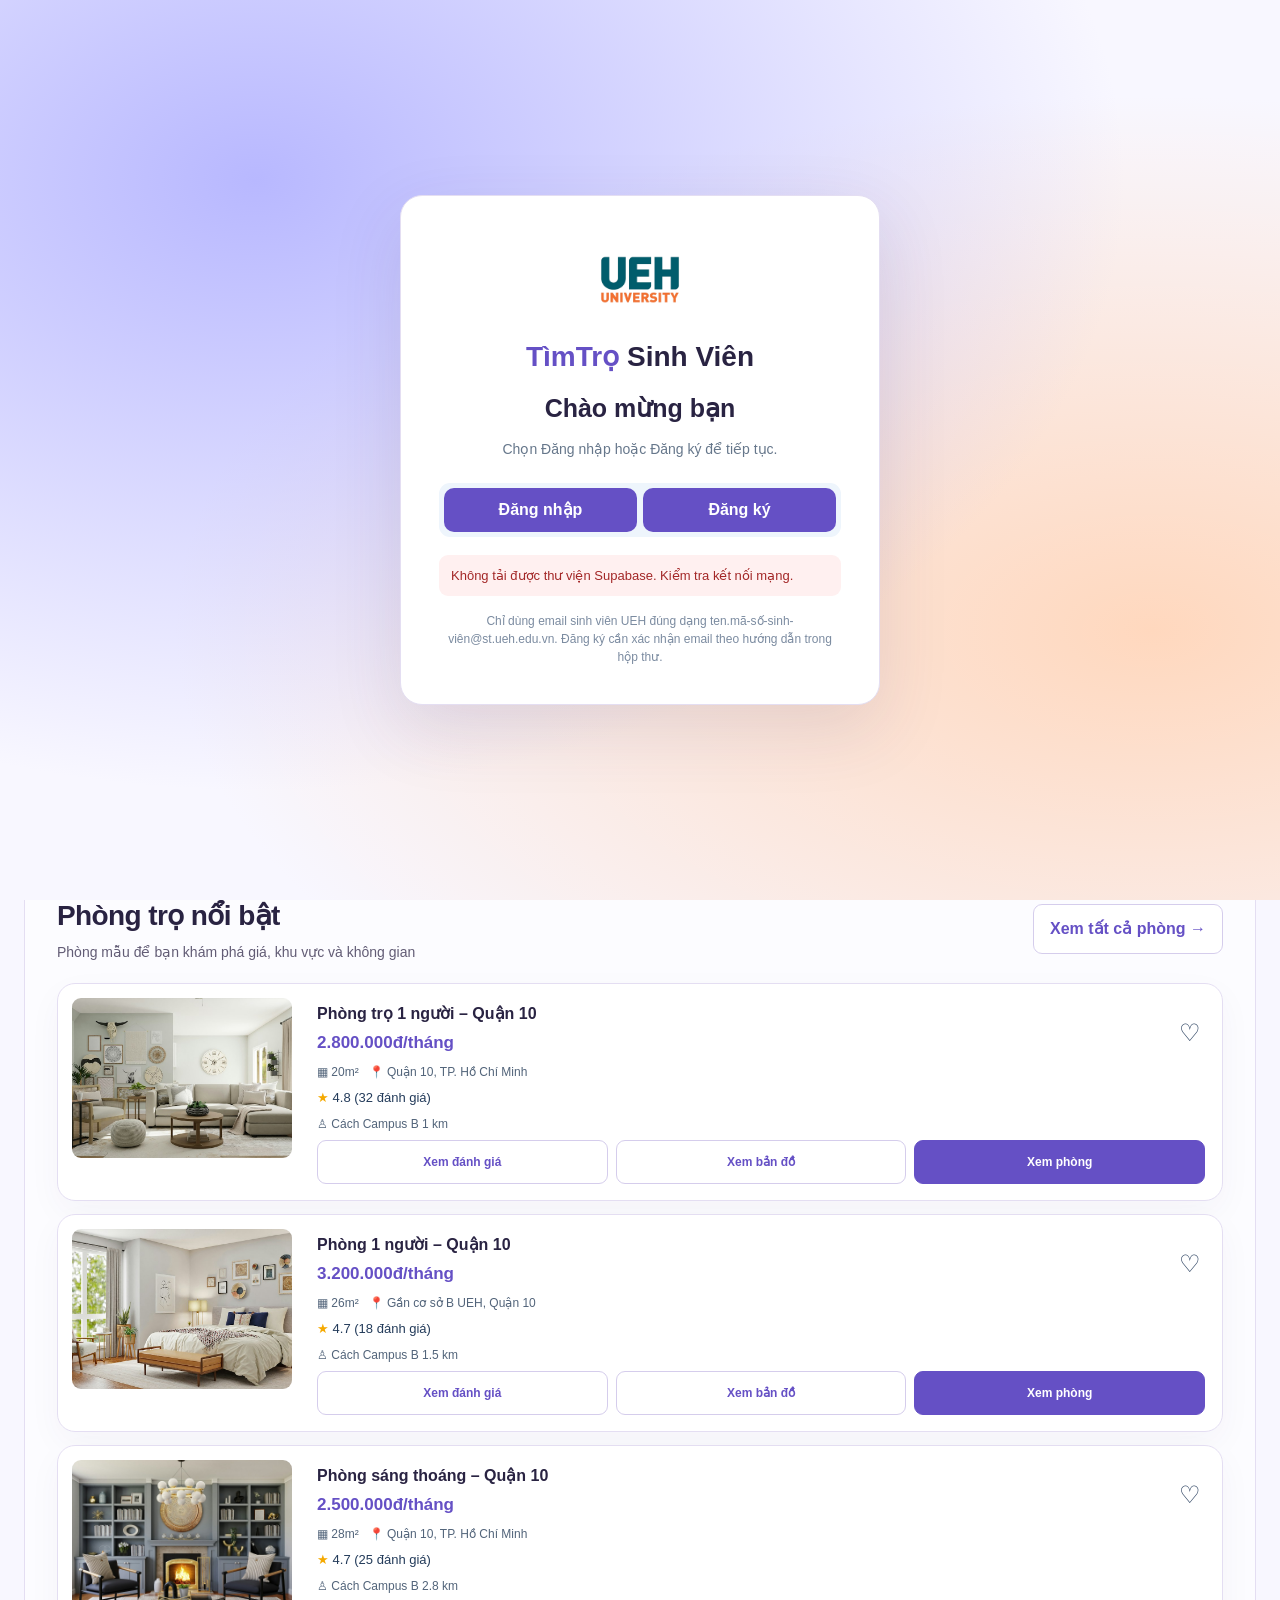
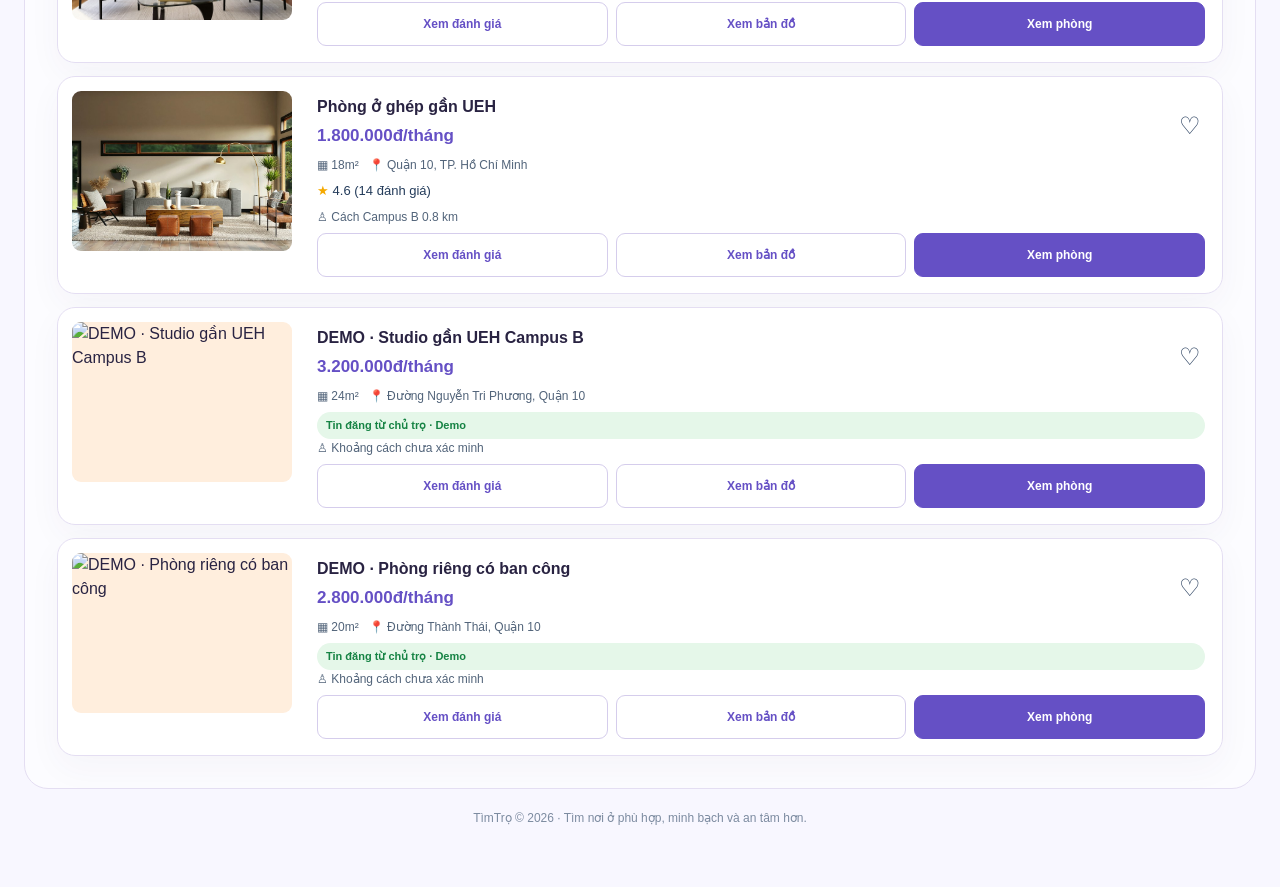
==== index.html @ a9573df6 "Defer OTP and fix roommate privacy and chat state" ====
<!DOCTYPE html>
<html lang="vi">
<head>
<meta charset="UTF-8" />
<meta name="viewport" content="width=device-width, initial-scale=1.0" />
<title>TìmTrọ — Tìm phòng trọ an toàn</title>
<style>
:root{--blue:#0878ed;--blue2:#0757b8;--navy:#10284b;--pale:#eef6ff;--line:#d9e8f5;--green:#168344;--greenbg:#e5f7e9;--muted:#68768a;--shadow:0 10px 30px #183e6510}
*{box-sizing:border-box}body{margin:0;font-family:Inter,"Segoe UI",Arial,sans-serif;color:#172b4d;background:linear-gradient(130deg,#f4f8ff,#fff 52%,#eef5ff);min-height:100vh}button,input,select,textarea{font:inherit}button{cursor:pointer;transition:.18s}button:hover{transform:translateY(-1px);filter:brightness(.98)}.shell{max-width:1220px;margin:auto;padding:14px 20px 32px}.topbar{height:64px;background:#fff;border:1px solid var(--line);border-radius:18px 18px 0 0;display:flex;align-items:center;justify-content:space-between;padding:0 25px;box-shadow:var(--shadow);position:sticky;top:0;z-index:20}.brand{display:flex;align-items:center;gap:12px;font-size:24px;font-weight:800;color:var(--navy);white-space:nowrap}.brandmark{width:34px;height:34px;display:grid;place-items:center;color:var(--blue);font-size:32px}.nav{display:flex;align-items:center;gap:clamp(12px,3vw,42px)}.nav button{border:0;background:none;color:#263b5a;padding:10px 0;font-size:14px}.nav button.active{color:var(--blue);font-weight:700}.avatar{border:0;background:#eaf4ff;border-radius:50%;width:38px;height:38px;color:#234a76;font-size:20px}.page{background:#ffffffb8;border:1px solid var(--line);border-top:0;border-radius:0 0 18px 18px;min-height:650px;overflow:hidden}.hero{min-height:245px;background:linear-gradient(90deg,#0759b7f5 0%,#0879eddb 48%,#163f6b55 100%),url('https://images.unsplash.com/photo-1616486338812-3dadae4b4ace?auto=format&fit=crop&w=1600&q=85') center/cover;display:flex;align-items:center;padding:38px 5%;color:#fff;position:relative}.hero-copy{max-width:560px;position:relative;z-index:1}.hero h1{font-size:clamp(30px,4vw,44px);line-height:1.12;margin:0 0 18px;font-weight:800;letter-spacing:-.8px}.hero p{font-size:16px;line-height:1.6;max-width:480px;margin:0 0 22px;color:#eaf5ff}.trust-row{display:flex;flex-wrap:wrap;gap:20px;font-size:14px;font-weight:700}.trust-row span{display:flex;gap:8px;align-items:center}.trust-row b{font-size:20px}.search-card{position:relative;margin:-48px auto 28px;width:min(760px,92%);background:#fff;border:1px solid #d6e6f5;border-radius:14px;padding:22px;box-shadow:0 16px 42px #123d6718;z-index:2}.field-label{display:block;font-size:13px;font-weight:750;color:#314866;margin:0 0 8px}.room-types{display:grid;grid-template-columns:1fr 1fr;gap:10px;margin-bottom:18px}.type-option{border:1px solid #d6e4f2;border-radius:10px;padding:12px;text-align:center;background:#f9fbfe;color:#334b68;font-weight:650}.type-option.selected{background:#e8f4ff;border-color:#1684f8;color:#0868cf;box-shadow:inset 0 0 0 1px #1684f8}.fields{display:grid;grid-template-columns:1fr 1fr;gap:15px;margin-bottom:15px}.fields.three{grid-template-columns:1fr 1fr 1fr}.field select,.field input{width:100%;border:1px solid #d4e1ee;border-radius:9px;padding:12px 11px;background:#fff;color:#243b5b;outline:none}.field select:focus,.field input:focus,textarea:focus{border-color:var(--blue);box-shadow:0 0 0 3px #0878ed17}.primary,.secondary,.lightbtn{border-radius:9px;padding:12px 16px;font-weight:750;border:1px solid var(--blue)}.primary{background:linear-gradient(110deg,#0878ed,#0765d1);color:white;box-shadow:0 4px 10px #0878ed24}.secondary{background:#fff;color:#0872dc}.lightbtn{background:#eff7ff;color:#1269bf;border-color:#d6e8fa}.full{width:100%}.content{padding:26px 30px 34px}.section-head{display:flex;align-items:flex-end;justify-content:space-between;gap:12px;margin-bottom:20px}.section-head h2{margin:0 0 5px;font-size:24px;color:var(--navy)}.muted{color:var(--muted);font-size:14px}.result-layout{display:grid;grid-template-columns:250px 1fr;gap:22px}.panel,.room-card,.review-panel,.detail-panel,.verification-card{background:#fff;border:1px solid var(--line);border-radius:13px;box-shadow:var(--shadow)}.panel{padding:18px;height:max-content}.panel h3{font-size:16px;margin:0 0 17px}.filter-line{font-size:13px;line-height:1.6;margin:0 0 14px;color:#455771}.filter-line strong{color:#243b5b}.room-list{display:flex;flex-direction:column;gap:13px}.room-card{display:grid;grid-template-columns:220px 1fr;gap:17px;padding:10px;cursor:pointer}.room-card:hover{border-color:#8cc6ff;box-shadow:0 10px 28px #0878ed13}.room-image{width:100%;height:160px;object-fit:cover;border-radius:9px;background:#e7eef7}.room-info{min-width:0;padding:4px 3px 2px;display:flex;flex-direction:column}.room-title-row{display:flex;justify-content:space-between;gap:10px}.room-title{font-weight:800;color:#183354;margin:0 0 4px;font-size:16px}.price{color:#0878ed;font-weight:800;font-size:17px;margin:0 0 8px}.verified-pill{display:inline-flex;align-items:center;gap:5px;background:var(--greenbg);color:var(--green);border-radius:20px;padding:5px 9px;font-size:11px;font-weight:800;white-space:nowrap;height:max-content}.meta{display:flex;flex-wrap:wrap;gap:10px;color:#52647a;font-size:12px;margin-bottom:7px}.rating{font-size:13px;color:#233b5a;margin-bottom:7px}.star{color:#f5a900}.room-actions{display:flex;gap:8px;margin-top:auto}.room-actions button{padding:8px 10px;font-size:12px;flex:1}.heart{background:none;border:0;font-size:24px;color:#243b5b;padding:0 4px}.heart.saved{color:#e34867}.back{border:0;background:none;color:#2a4667;font-weight:700;margin-bottom:16px;padding:0}.detail-grid{display:grid;grid-template-columns:1.2fr .8fr;gap:20px}.gallery-main{width:100%;height:330px;object-fit:cover;border-radius:12px}.thumbs{display:grid;grid-template-columns:repeat(4,1fr);gap:7px;margin:10px 0}.thumbs img{width:100%;height:72px;object-fit:cover;border-radius:7px;cursor:pointer;border:2px solid transparent}.thumbs img:hover{border-color:var(--blue)}.amenities{padding:18px;background:#fff;border:1px solid var(--line);border-radius:12px}.amenity-grid{display:grid;grid-template-columns:repeat(3,1fr);gap:15px;margin-top:14px;font-size:13px}.cost-card{background:#eff8ff;border:1px solid #cfe8fb;border-radius:12px;padding:18px;margin:14px 0}.cost-total{font-size:26px;font-weight:850;margin:7px 0 12px}.cost-row{display:flex;justify-content:space-between;gap:12px;font-size:13px;margin:11px 0}.verify-box{background:#e9f9ef;border:1px solid #c9eed5;border-radius:12px;padding:15px;margin:12px 0}.verify-box h3{color:#168344;margin:0 0 8px}.checkline{font-size:13px;margin:7px 0;color:#2d6241}.detail-actions{display:flex;gap:10px;margin-top:12px}.detail-actions>*{flex:1}.verify-banner{background:linear-gradient(100deg,#e7f9eb,#f7fff8);border-bottom:1px solid #d8efde;padding:24px 30px;display:flex;gap:18px;align-items:center}.shield{font-size:42px;color:#14823e}.verify-banner h2{color:#126d31;margin:0 0 5px;font-size:22px}.verify-list{padding:22px 30px;display:flex;flex-direction:column;gap:12px}.verify-step{background:white;border:1px solid var(--line);border-radius:12px;padding:18px;display:grid;grid-template-columns:55px 1fr auto;gap:14px;align-items:center}.step-icon{width:48px;height:48px;background:#168344;color:white;border-radius:50%;display:grid;place-items:center;font-size:23px}.verify-step h3{margin:0 0 7px;font-size:16px}.verify-step p{margin:5px 0;font-size:13px;color:#53647a}.reviews-grid{display:grid;grid-template-columns:1fr 300px;gap:20px}.review-panel{padding:20px}.rating-big{font-size:34px;font-weight:850}.review-tabs{display:flex;gap:8px;flex-wrap:wrap;margin:16px 0}.review-tabs button{border:1px solid var(--line);border-radius:9px;background:#eff7ff;padding:9px 14px;font-weight:650}.review-tabs button.active{border-color:var(--blue);color:var(--blue)}.review{display:grid;grid-template-columns:42px 1fr;gap:12px;padding:15px 0;border-bottom:1px solid #e5edf5}.review-avatar{width:40px;height:40px;border-radius:50%;display:grid;place-items:center;background:#e6f2ff;color:#1767b7;font-weight:800}.review h4{margin:0 0 4px}.review p{margin:6px 0;color:#53647a;font-size:14px;line-height:1.5}.checklist{background:#f0f8ff;padding:20px;border-radius:12px;border:1px solid var(--line);height:max-content}.checklist h3{margin:0 0 6px}.checkitem{padding:12px 0;border-bottom:1px solid #dce9f5;font-size:14px}.checkitem span{color:#0aad4b;font-size:19px;margin-right:9px}.contact-card{padding:22px}.landlord{display:flex;gap:16px;align-items:center;margin-bottom:18px}.landlord-avatar{width:82px;height:82px;border-radius:50%;object-fit:cover;background:#e4effb}.landlord h2{margin:0 0 6px}.verified-text{color:var(--green);font-weight:750}.contact-methods{display:grid;grid-template-columns:1fr 1fr;gap:10px;margin:15px 0 24px}.contact-card textarea{width:100%;min-height:115px;resize:vertical;padding:14px;border:1px solid #d1deeb;border-radius:10px;margin:8px 0 12px}.toast{position:fixed;right:22px;bottom:22px;background:#16385e;color:white;padding:14px 18px;border-radius:10px;box-shadow:0 12px 30px #10284b35;z-index:50;display:none}.empty{padding:50px 20px;text-align:center;color:var(--muted)}.hidden{display:none!important}.small-label{font-size:12px;color:var(--muted)}footer{text-align:center;color:#7c8ba0;font-size:12px;padding:20px}
@media(max-width:850px){.shell{padding:0}.topbar{border-radius:0;padding:0 14px;height:60px}.brand{font-size:20px}.nav{gap:10px}.nav button{font-size:12px}.nav button:nth-child(1),.nav button:nth-child(4){display:none}.page{border-radius:0}.result-layout,.detail-grid,.reviews-grid{grid-template-columns:1fr}.filter-panel{order:0}.room-card{grid-template-columns:170px 1fr}.room-image{height:150px}.content{padding:20px 14px}.hero{padding:30px 22px;min-height:230px}.search-card{margin-top:-30px;padding:16px}.verify-step{grid-template-columns:45px 1fr}.verify-step .secondary{grid-column:2}.verify-list{padding:16px}.verify-banner{padding:20px}.detail-actions{flex-direction:column}}
@media(max-width:560px){.nav button:nth-child(2),.nav button:nth-child(3){display:none}.hero h1{font-size:31px}.fields,.fields.three{grid-template-columns:1fr}.room-card{grid-template-columns:1fr}.room-image{height:190px}.room-actions{flex-wrap:wrap}.room-actions button{min-width:28%}.room-title-row{align-items:flex-start}.verified-pill{font-size:10px}.gallery-main{height:250px}.amenity-grid{grid-template-columns:1fr 1fr}.contact-methods{grid-template-columns:1fr}.section-head{align-items:flex-start;flex-direction:column}}

.role-gate{position:fixed;inset:0;z-index:1000;background:linear-gradient(135deg,#0759b7 0%,#0878ed 55%,#163f6b 100%);display:flex;align-items:center;justify-content:center;padding:22px;color:#173452}
.role-box{width:min(900px,100%);background:#fff;border-radius:24px;padding:clamp(24px,5vw,48px);box-shadow:0 25px 80px #042d5a55;text-align:center}
.role-brand{display:flex;justify-content:center;align-items:center;gap:10px;color:#10284b;font-weight:850;font-size:30px;margin-bottom:12px}.role-brand span{color:#0878ed;font-size:35px}
.role-box h1{font-size:clamp(25px,4vw,36px);margin:12px 0;color:#10284b}.role-intro{color:#66778b;line-height:1.6;max-width:570px;margin:0 auto 28px}
.role-options{display:grid;grid-template-columns:1fr 1fr;gap:18px;text-align:left}.role-choice{border:1.5px solid #d9e8f5;background:#f9fcff;border-radius:17px;padding:24px;display:flex;flex-direction:column;gap:12px;align-items:flex-start;color:#203c5e;cursor:pointer}.role-choice:hover{border-color:#0878ed;background:#f0f7ff;transform:translateY(-3px);box-shadow:0 12px 28px #0878ed18}.role-icon{height:58px;width:58px;border-radius:16px;background:#e2f1ff;display:grid;place-items:center;font-size:30px}.role-choice h2{font-size:22px;margin:0;color:#10284b}.role-choice p{font-size:14px;line-height:1.55;color:#63758a;margin:0;min-height:44px}.role-cta{margin-top:5px;color:#0878ed;font-weight:800}.role-note{font-size:12px;color:#7b8ba0;margin:22px 0 0}.role-switch{border:0;background:#e8f4ff;color:#0868cf;border-radius:8px;padding:8px 11px;font-size:12px;font-weight:800;margin-left:8px}
.auth-tabs{display:grid;grid-template-columns:1fr 1fr;gap:6px;background:#eef5fc;border-radius:11px;padding:5px;margin:0 0 18px}.auth-card .auth-tabs .auth-tab{background:transparent;color:#47617d;border:0;box-shadow:none;padding:10px}.auth-card .auth-tabs .auth-tab.active{background:#fff;color:#0872dc;box-shadow:0 2px 8px #10284b12}.auth-card input{display:block}.auth-card form label{margin-top:2px}
body.role-pending{overflow:hidden}
@media(max-width:600px){.role-options{grid-template-columns:1fr}.role-choice{padding:19px}.role-choice p{min-height:0}.role-box{padding:24px 18px}.role-brand{font-size:26px}}


.auth-gate{position:fixed;inset:0;z-index:1200;background:linear-gradient(135deg,#0759b7 0%,#0878ed 55%,#163f6b 100%);display:flex;align-items:center;justify-content:center;padding:20px;color:#173452}
.auth-card{width:min(480px,100%);background:#fff;border-radius:22px;padding:clamp(24px,5vw,38px);box-shadow:0 25px 80px #042d5a55}
.auth-brand{font-size:28px;font-weight:850;color:#10284b;text-align:center;margin-bottom:10px}.auth-brand span{color:#0878ed}
.auth-card h1{text-align:center;font-size:25px;color:#10284b;margin:12px 0}.auth-copy{text-align:center;color:#66778b;line-height:1.55;font-size:14px;margin:0 0 22px}
.auth-card .auth-back{display:block;width:auto;margin:0 auto 18px;padding:7px 0;border:0;background:transparent;color:#0872dc;box-shadow:none;font-weight:700}.auth-card label{display:block;font-size:13px;font-weight:750;margin:0 0 7px;color:#314866}.auth-card input{width:100%;border:1px solid #d4e1ee;border-radius:10px;padding:13px 12px;margin-bottom:12px}.auth-card button{width:100%;border-radius:10px;padding:13px 16px;font-weight:750;border:1px solid #0878ed;background:linear-gradient(110deg,#0878ed,#0765d1);color:white}.auth-msg{font-size:13px;line-height:1.5;margin-top:14px;padding:11px 12px;border-radius:9px;display:none;overflow-wrap:anywhere}.auth-msg.info{display:block;background:#eff7ff;color:#174e85}.auth-msg.error{display:block;background:#fff0f0;color:#a32727}.auth-msg.success{display:block;background:#e9f9ef;color:#126d31}.auth-small{text-align:center;font-size:12px;color:#7b8ba0;line-height:1.5;margin:16px 0 0}.auth-user{font-size:12px;color:#5c6f85;max-width:230px;overflow-wrap:anywhere}

/* Roommate finder */
.roommate-hero{display:grid;grid-template-columns:1.1fr .9fr;gap:20px;align-items:center;padding:28px;background:linear-gradient(120deg,#eaf8ff,#f7fcff);border:1px solid #d5edf9;border-radius:16px;margin-bottom:22px}.roommate-hero h2{font-size:clamp(24px,3vw,34px);margin:0 0 10px;color:#075b82}.roommate-hero p{line-height:1.65;color:#45677b;margin:0}.roommate-hero-art{font-size:72px;text-align:center;letter-spacing:8px}.roommate-layout{display:grid;grid-template-columns:300px minmax(0,1fr);gap:20px;align-items:start}.roommate-form{display:grid;grid-template-columns:1fr 1fr;gap:13px}.roommate-form .wide{grid-column:1/-1}.roommate-form input,.roommate-form select,.roommate-form textarea,.roommate-filters input,.roommate-filters select{width:100%;border:1px solid #d4e1ee;border-radius:9px;padding:11px;background:#fff;color:#243b5b}.roommate-form textarea{min-height:94px;resize:vertical}.tag-options{display:flex;flex-wrap:wrap;gap:7px}.tag-option{border:1px solid #d7e7f2;border-radius:20px;padding:7px 10px;background:#f8fcff;color:#47617d;font-size:12px}.tag-option.selected{background:#e2f6f2;border-color:#65c9b5;color:#116c5d}.roommate-filters{display:grid;grid-template-columns:repeat(5,minmax(110px,1fr));gap:9px;margin-bottom:14px}.roommate-grid{display:grid;grid-template-columns:repeat(2,minmax(0,1fr));gap:14px}.person-card{background:#fff;border:1px solid var(--line);border-radius:14px;padding:15px;box-shadow:var(--shadow);min-width:0}.person-head{display:flex;gap:12px;align-items:center}.person-photo{width:72px;height:72px;border-radius:50%;object-fit:cover;background:#e8f3fc;flex-shrink:0}.person-name{font-weight:800;font-size:16px;color:#183354;margin:0 0 5px}.online-dot{color:#168344;font-size:12px;font-weight:700}.match-score{margin-left:auto;background:#e3faf3;color:#087b64;border-radius:12px;padding:8px;font-weight:850;white-space:nowrap}.person-tags{display:flex;flex-wrap:wrap;gap:6px;margin:10px 0}.person-tag{font-size:11px;background:#eaf6ff;color:#2a6489;border-radius:20px;padding:5px 8px}.person-intro{font-size:13px;line-height:1.55;color:#53677c;min-height:58px}.person-actions{display:grid;grid-template-columns:1fr 1fr;gap:8px}.person-actions button{font-size:12px;padding:10px 7px}.connection-note{background:#eff8ff;border:1px solid #d7eaf8;border-radius:11px;padding:13px;color:#496780;font-size:13px;line-height:1.5;margin-top:14px}.request-status{font-size:12px;font-weight:800;padding:5px 8px;border-radius:20px;background:#fff3d7;color:#946100}.request-status.accepted{background:#e5f7e9;color:#168344}.request-status.declined{background:#fff0f0;color:#a32727}.roommate-empty{border:1px dashed #b9d5e9;border-radius:12px;padding:25px;text-align:center;color:#60768b;grid-column:1/-1}
@media(max-width:950px){.roommate-layout{grid-template-columns:1fr}.roommate-filters{grid-template-columns:repeat(3,minmax(0,1fr))}}
@media(max-width:650px){.roommate-hero{grid-template-columns:1fr}.roommate-hero-art{display:none}.roommate-grid{grid-template-columns:1fr}.roommate-form{grid-template-columns:1fr}.roommate-form .wide{grid-column:auto}.roommate-filters{grid-template-columns:1fr 1fr}.nav button[data-page="roommates"]:not([data-open-messages]){display:none}}


/* Host management workspace */
.host-layout{display:grid;grid-template-columns:repeat(4,minmax(0,1fr));gap:12px;margin:18px 0}.host-stat{background:#fff;border:1px solid var(--line);border-radius:13px;padding:17px;box-shadow:var(--shadow)}.host-stat .num{font-size:27px;font-weight:850;color:var(--navy);margin-top:6px}.host-toolbar{display:flex;gap:10px;flex-wrap:wrap;align-items:center;justify-content:space-between;margin:20px 0 12px}.host-listings{display:grid;grid-template-columns:repeat(2,minmax(0,1fr));gap:14px}.host-room{display:grid;grid-template-columns:150px 1fr;gap:14px;background:white;border:1px solid var(--line);border-radius:14px;padding:12px;box-shadow:var(--shadow);min-width:0}.host-room img{width:150px;height:145px;object-fit:cover;border-radius:9px;background:#eef4fa}.host-room h3{margin:0 0 6px;color:var(--navy)}.host-room-actions{display:flex;gap:7px;flex-wrap:wrap;margin-top:12px}.host-room-actions button{font-size:12px;padding:8px 10px}.host-status{display:inline-flex;padding:5px 9px;border-radius:30px;font-size:11px;font-weight:800}.host-status.available{background:#e7f9ee;color:#147b3e}.host-status.unavailable{background:#fff0e8;color:#ad4c18}.host-status.draft{background:#eef2f7;color:#596a80}.host-form-grid{display:grid;grid-template-columns:1fr 1fr;gap:13px}.host-form-grid .wide{grid-column:1/-1}.host-form-grid textarea{width:100%;padding:12px;border:1px solid #d4e1ee;border-radius:9px;min-height:85px}.host-photo-preview{display:flex;gap:8px;flex-wrap:wrap;margin-top:8px}.host-photo-preview img{width:92px;height:72px;object-fit:cover;border-radius:8px;border:1px solid var(--line)}.host-nav-only{display:none!important} #hostPage{display:none!important} .role-switch{display:none!important}.host-mode .nav button[data-page]:not([data-page="host"]){display:none}.host-mode .host-nav-only{display:inline-flex!important}.host-mode .nav button[data-page="host"]{color:var(--blue);font-weight:800}.host-mode #homePage,.host-mode #searchPage,.host-mode #detailPage,.host-mode #verificationPage,.host-mode #reviewsPage,.host-mode #contactPage,.host-mode #favoritesPage,.host-mode #notificationsPage,.host-mode #accountPage,.host-mode #roommatesPage{display:none!important}
@media(max-width:800px){.host-layout{grid-template-columns:repeat(2,minmax(0,1fr))}.host-listings{grid-template-columns:1fr}}
@media(max-width:520px){.host-room{grid-template-columns:1fr}.host-room img{width:100%;height:170px}.host-form-grid{grid-template-columns:1fr}.host-form-grid .wide{grid-column:auto}.host-layout{gap:8px}.host-stat{padding:12px}.host-stat .num{font-size:22px}}

.contact-settings{display:grid;grid-template-columns:1fr 1fr;gap:12px}.contact-settings input,.contact-settings select{width:100%;border:1px solid #d4e1ee;border-radius:9px;padding:11px;background:#fff}.inbox-toolbar{display:flex;gap:10px;align-items:center;justify-content:space-between;flex-wrap:wrap}.privacy-note{font-size:12px;color:#63758b;line-height:1.5}.chat-thread{display:flex;gap:12px;align-items:center;padding:12px;border-bottom:1px solid #e5edf5}.chat-thread:last-child{border-bottom:0}.chat-thread .review-avatar{flex-shrink:0}@media(max-width:560px){.contact-settings{grid-template-columns:1fr}}

/* Entry screens rely on the .hidden class. Do not force-hide them when visible. */
.shell{position:relative;z-index:1}
.topbar,.nav{position:relative;z-index:20;pointer-events:auto}
.nav button{position:relative;z-index:21;pointer-events:auto;cursor:pointer}
#accountPage{position:relative;z-index:1}

/* TìmTrọ roommate discovery: dating-app-inspired, but focused on safe roommate compatibility. */
.profile-settings-layout{display:grid;grid-template-columns:minmax(220px,.65fr) minmax(0,1.7fr);gap:18px;align-items:start}
.profile-photo-panel{text-align:center;position:sticky;top:88px}
.profile-large-avatar{width:116px;height:116px;border-radius:50%;object-fit:cover;border:4px solid #eff7ff;box-shadow:0 8px 22px #1d4e7a18;margin:8px auto 14px;display:block}
.profile-photo-panel h3{margin:0 0 6px;color:var(--navy)}
.profile-photo-panel #choosePfp{margin:12px auto 8px}
.account-profile-form h3{margin:0 0 16px}
.account-profile-form .fields{margin-bottom:8px}
.account-profile-form .field.wide{grid-column:1/-1}
.profile-form-actions{display:flex;gap:10px;flex-wrap:wrap;margin-top:8px}
.roommate-hero{background:linear-gradient(120deg,#e8f3ff,#f8fbff 52%,#e5f2ff);border-color:#cfe3f7}
.roommate-hero h2{color:#164e8d}
.roommate-hero-art{font-size:62px;letter-spacing:2px}
.roommate-hero .person-tag{background:#fff;color:#1767b7;border:1px solid #cfe3f7}
.roommate-grid{grid-template-columns:repeat(2,minmax(0,1fr));align-items:stretch}
.person-card.dating-card{padding:0;overflow:hidden;border-radius:18px;display:flex;flex-direction:column;box-shadow:0 12px 28px #233e5510;transition:transform .18s,box-shadow .18s}
.person-card.dating-card:hover{transform:translateY(-3px);box-shadow:0 18px 36px #233e551a}
.dating-photo-wrap{position:relative;height:205px;background:linear-gradient(135deg,#e9f3ff,#f7fbff);overflow:hidden}
.dating-photo{width:100%;height:100%;object-fit:cover;display:block}
.dating-photo-wrap:after{content:"";position:absolute;inset:45% 0 0;background:linear-gradient(transparent,#101b30a8);pointer-events:none}
.dating-photo-score{position:absolute;z-index:1;top:12px;right:12px;background:#fff;color:#0868cf;border:1px solid #cfe3f7;border-radius:22px;padding:7px 11px;font-size:12px;font-weight:850;box-shadow:0 4px 15px #10284b25}
.dating-photo-badge{position:absolute;z-index:1;left:12px;bottom:12px;color:#fff;font-size:11px;font-weight:800;letter-spacing:.3px}
.dating-card-body{padding:16px;display:flex;flex-direction:column;flex:1}
.dating-name-row{display:flex;gap:8px;align-items:flex-start;justify-content:space-between}
.dating-name-row .person-name{font-size:19px;line-height:1.25}
.dating-meta{font-size:12px;color:#68768a;line-height:1.5;margin-top:4px}
.dating-budget{font-size:14px;font-weight:850;color:#163c62;margin:12px 0 6px}
.dating-card-body .person-intro{min-height:auto;margin:8px 0 4px}
.dating-card-body .person-tags{margin:9px 0 14px}
.dating-actions{display:grid;grid-template-columns:.8fr 1.2fr;gap:9px;margin-top:auto}
.dating-actions button{border-radius:24px;padding:11px 9px;font-size:13px;font-weight:800}
.dating-pass{background:#fff;color:#69788a;border:1px solid #dfe7ef}
.dating-like{background:linear-gradient(110deg,#0878ed,#075fc5);color:#fff;border:1px solid #0868cf;box-shadow:0 5px 14px #0878ed25}
.dating-sub-actions{display:flex;align-items:center;justify-content:space-between;gap:8px;margin-top:9px}
.dating-sub-actions button{font-size:12px;padding:7px 8px;border:0;background:transparent;color:#47617d}
.dating-chip{display:inline-flex;align-items:center;gap:5px;border-radius:20px;background:#eaf4ff;color:#1767b7;padding:5px 8px;font-size:11px;font-weight:750}

/* Compact view switch: same roommate data in list/card or swipe mode. */
.roommate-results-toolbar{align-items:center}
.roommate-view-actions{display:flex;align-items:center;gap:8px;flex-wrap:wrap}
.roommate-view-toggle,.roommate-view-refresh{padding:8px 11px;font-size:12px;white-space:nowrap}
.roommate-view-toggle[aria-pressed="true"]{background:#eaf4ff;color:#075fc5;box-shadow:inset 0 0 0 1px #c4def9}

/* Dating-app inspired swipe deck, using TìmTrọ blue rather than pink. */
#roommateResults.roommate-grid.swipe-mode{display:flex!important;justify-content:center;align-items:flex-start;min-height:620px;padding:12px 0 20px;}
.swipe-deck{width:min(100%,440px);position:relative;margin:0 auto 18px;padding:8px 0 18px;touch-action:pan-y;isolation:isolate;}
.swipe-deck:before,.swipe-deck:after{content:"";position:absolute;inset:18px 12px 34px;background:#fff;border:1px solid #dce9f7;border-radius:22px;box-shadow:0 10px 28px #174b7b12;z-index:-2;pointer-events:none;transform:rotate(-3deg)}
.swipe-deck:after{inset:12px 6px 27px;z-index:-1;transform:rotate(2deg);background:#f9fcff}
.swipe-card{width:100%;max-width:440px;margin:0 auto;position:relative;z-index:1;cursor:grab;touch-action:pan-y;user-select:none;-webkit-user-select:none;transform:translateX(0) rotate(0);transition:transform .22s ease,box-shadow .22s ease;box-shadow:0 18px 42px #143a601a!important;}
.swipe-card:active{cursor:grabbing}
.swipe-card .dating-photo-wrap{height:300px}
.swipe-card .dating-card-body{padding:19px}
.swipe-card .dating-name-row .person-name{font-size:22px}
.swipe-card .dating-actions{grid-template-columns:1fr 1.25fr;gap:12px;margin-top:15px}
.swipe-card .dating-actions button{min-height:46px;font-size:14px}
.swipe-card .dating-pass{color:#1767b7;border:1px solid #bdd9f7;background:#fff}
.swipe-card .dating-like{background:linear-gradient(110deg,#0878ed,#075fc5);border-color:#075fc5;color:#fff}
.swipe-card.swipe-exit-left{transform:translateX(-125%) rotate(-14deg);opacity:.2}
.swipe-card.swipe-exit-right{transform:translateX(125%) rotate(14deg);opacity:.2}
.swipe-instructions{display:flex;align-items:center;justify-content:center;gap:8px;flex-wrap:wrap;text-align:center;color:#5b7088;font-size:12px;margin:0 auto 10px;max-width:440px}
.swipe-instructions span{display:inline-flex;align-items:center;gap:4px;background:#fff;border:1px solid #d7e7f8;border-radius:24px;padding:6px 10px}
.swipe-count{font-size:12px;color:#6b7d92;text-align:center;margin:0 0 8px}
.swipe-empty{width:min(100%,440px);margin:8px auto;padding:36px 22px;text-align:center;background:#fff;border:1px solid #d9e8f7;border-radius:18px;box-shadow:0 12px 28px #123d6710}
.swipe-empty h3{margin:0 0 8px;color:#164e8d}
@media(max-width:540px){#roommateResults.roommate-grid.swipe-mode{min-height:560px;padding:8px 0 14px}.swipe-card .dating-photo-wrap{height:250px}.swipe-card .dating-card-body{padding:15px}.swipe-card .dating-name-row .person-name{font-size:20px}}

.profile-modal-backdrop{position:fixed;inset:0;z-index:1800;background:#14243c80;display:flex;align-items:center;justify-content:center;padding:18px}
.profile-modal{width:min(620px,100%);max-height:90vh;overflow:auto;background:#fff;border-radius:20px;box-shadow:0 22px 80px #0a1a302d}
.profile-modal-cover{height:210px;background:#edf4fb;position:relative}
.profile-modal-cover img{width:100%;height:100%;object-fit:cover}
.profile-modal-close{position:absolute;right:12px;top:12px;border:0;border-radius:50%;width:38px;height:38px;background:#fff;color:#243b5b;font-size:22px}
.profile-modal-body{padding:22px}
.profile-modal-body h2{margin:0 0 5px}
.profile-modal-actions{display:flex;gap:10px;flex-wrap:wrap;margin-top:18px}
.profile-modal-actions button{flex:1;min-width:140px}
@media(max-width:760px){.profile-settings-layout{grid-template-columns:1fr}.profile-photo-panel{position:static}.roommate-layout{grid-template-columns:1fr}.roommate-grid{grid-template-columns:repeat(2,minmax(0,1fr))}.dating-photo-wrap{height:180px}}
@media(max-width:540px){.roommate-grid{grid-template-columns:1fr}.dating-photo-wrap{height:230px}.profile-form-actions>*{width:100%}}


/* Keep the essential account and message links reachable on phone screens. */
@media(max-width:850px){.nav button[data-open-messages]{display:inline-flex!important}}
@media(max-width:560px){.topbar{gap:8px;padding:0 10px}.nav{max-width:calc(100vw - 145px);overflow-x:auto;flex-wrap:nowrap;gap:8px;justify-content:flex-end}.nav button{white-space:nowrap;font-size:11px;padding:8px 2px}.nav button[data-page="home"],.nav button[data-page="search"],.nav button[data-page="roommates"]:not([data-open-messages]),.nav button[data-page="favorites"],.nav button[data-page="notifications"]{display:none!important}.nav button[data-open-messages],.nav button[data-page="account"],.nav button.avatar{display:inline-flex!important;align-items:center;justify-content:center}.nav button.avatar{flex:0 0 34px;width:34px;height:34px;padding:0}.roommate-layout{display:flex;flex-direction:column-reverse}.profile-settings-layout{grid-template-columns:1fr}}


.ueh-logo-wrap{display:inline-flex;align-items:center;background:#fff;padding:2px 6px;border-radius:8px;border:1px solid #d4e7ea;box-shadow:0 2px 6px #00586212}
.ueh-svg-logo{width:56px;height:38px;display:block}
.brand-text{display:flex;align-items:center;gap:6px;font-size:22px;color:#10284b}
.brand-sub{font-size:12px;background:#ea5b27;color:#fff;padding:2px 7px;border-radius:12px;font-weight:800;letter-spacing:.5px}
.brandmark{display:none}

/* Modern Animations & Micro-interactions */
@keyframes fadeIn {
  from { opacity: 0; transform: translateY(8px); }
  to { opacity: 1; transform: translateY(0); }
}
@keyframes heroShimmer {
  0% { background-position: 0% 50%; }
  50% { background-position: 100% 50%; }
  100% { background-position: 0% 50%; }
}
@keyframes heartBeat {
  0% { transform: scale(1); }
  30% { transform: scale(1.35); }
  60% { transform: scale(0.9); }
  100% { transform: scale(1); }
}
main section:not(.hidden) {
  animation: fadeIn 0.35s cubic-bezier(0.16, 1, 0.3, 1) forwards;
}
.hero {
  background-size: 200% 200%, cover !important;
  animation: heroShimmer 18s ease infinite;
}
.room-card, .person-card, .review-panel, .panel, .search-card {
  transition: transform 0.22s cubic-bezier(0.16, 1, 0.3, 1), box-shadow 0.22s cubic-bezier(0.16, 1, 0.3, 1), border-color 0.22s ease;
}
.room-card:hover {
  transform: translateY(-3px);
  border-color: #7ab8fb !important;
  box-shadow: 0 14px 34px #0878ed1a !important;
}
.room-card:hover .room-image {
  transform: scale(1.02);
}
.heart {
  transition: transform 0.2s cubic-bezier(0.175, 0.885, 0.32, 1.275), color 0.2s ease;
}
.heart:hover {
  transform: scale(1.2);
}
.heart.saved {
  animation: heartBeat 0.4s cubic-bezier(0.175, 0.885, 0.32, 1.275);
}

 .ueh-logo-image{display:block;width:72px;height:72px;object-fit:contain;flex:none}.auth-brand .ueh-logo-image{width:130px;height:94px}.role-brand .ueh-logo-image{width:72px;height:55px}.ueh-logo-wrap{padding:0 4px!important;overflow:visible} .chat-avatar{width:34px;height:34px;flex:0 0 34px;border-radius:50%;object-fit:cover;background:#d9e7f0;color:#005862;display:inline-flex;align-items:center;justify-content:center;font-weight:800}.chat-message{display:flex;align-items:flex-end;gap:8px}.chat-message.mine{justify-content:flex-end}.chat-header>div{display:grid;grid-template-columns:34px minmax(0,1fr);grid-template-rows:auto auto;column-gap:9px;align-items:center}.chat-header>div>.chat-avatar{grid-column:1;grid-row:1/3}.chat-header h3{grid-column:2;grid-row:1;margin:0}.chat-header p{grid-column:2;grid-row:2;margin:0}.chat-thread{display:flex;align-items:center;gap:10px}
</style>
<link rel="stylesheet" href="timtro_website/assets/aurora.css">
</head>
<body>

<div class="auth-gate hidden" id="authGate">
  <div class="auth-card">
    <div class="auth-brand">
  <div style="display:flex;justify-content:center;margin-bottom:8px">
    <img class="ueh-logo-image" src="timtro_website/assets/ueh-logo.png" alt="UEH University" width="110" height="110">
  </div>
  <span>TìmTrọ</span> Sinh Viên
</div>
    <h1 id="authTitle">Chào mừng bạn</h1>
    <p class="auth-copy" id="authCopy">Chọn Đăng nhập hoặc Đăng ký để tiếp tục.</p>
    <button type="button" id="backToRole" class="auth-back hidden">← Quay lại chọn vai trò</button>
    <div class="auth-tabs" role="group" aria-label="Tài khoản">
      <button type="button" class="auth-tab" id="loginTab" data-auth-mode="login">Đăng nhập</button>
      <button type="button" class="auth-tab" id="signupTab" data-auth-mode="signup">Đăng ký</button>
    </div>
    <form id="authForm" class="hidden">
      <div id="usernameWrap" class="hidden">
         <label for="authUsername">Tên hiển thị</label>
        <input id="authUsername" type="text" autocomplete="username" minlength="2" maxlength="40" placeholder="Tên người dùng" />
      </div>
      <label for="authEmail">Email sinh viên UEH</label>
       <input id="authEmail" type="email" autocomplete="username" required placeholder="ten.123456789@st.ueh.edu.vn" />
       <label for="authPassword">Mật khẩu</label>
       <input id="authPassword" type="password" autocomplete="current-password" minlength="8" required placeholder="Ít nhất 8 ký tự" />
       <div id="confirmPasswordWrap" class="hidden"><label for="authConfirmPassword">Xác nhận mật khẩu</label><input id="authConfirmPassword" type="password" autocomplete="new-password" minlength="8" /></div>
       <button id="sendAuth" type="submit">Đăng nhập</button>
    </form>
     <button id="backToAuthChoice" type="button" class="auth-back hidden">← Quay lại lựa chọn</button>
    <div id="authMessage" class="auth-msg" role="status" aria-live="polite"></div>
     <p class="auth-small">Chỉ dùng email sinh viên UEH đúng dạng ten.mã-số-sinh-viên@st.ueh.edu.vn. Đăng ký cần xác nhận email theo hướng dẫn trong hộp thư.</p>
  </div>
</div>

<div class="role-gate hidden" id="roleGate">
  <div class="role-box">
    <div class="role-brand">
  <div style="display:inline-flex;align-items:center;background:#fff;padding:2px 6px;border-radius:8px;border:1px solid #d4e7ea;box-shadow:0 2px 6px #00586212;margin-right:10px">
    <img class="ueh-logo-image" src="timtro_website/assets/ueh-logo.png" alt="UEH University" width="110" height="110">
  </div>
  <span>TìmTrọ UEH</span>
</div>
    <h1>Bạn đang tìm phòng hay cho thuê?</h1>
    <p class="role-intro">Chọn vai trò của bạn để bắt đầu. Bạn có thể đổi vai trò sau này.</p>
    <div class="role-options">
      <button class="role-choice" data-role="finder">
        <span class="role-icon">⌕</span>
        <h2>Người tìm trọ</h2>
        <p>Tìm phòng phù hợp, xem giá thuê, tiện nghi, đánh giá và thông tin xác thực.</p>
        <span class="role-cta">Tìm phòng ngay　→</span>
      </button>
      <button class="role-choice" data-role="host">
        <span class="role-icon">⌂</span>
        <h2>Chủ trọ / Người cho thuê</h2>
        <p>Khám phá khu vực quản lý tin đăng và chuẩn bị thông tin phòng cho thuê.</p>
        <span class="role-cta">Tiếp tục với vai trò chủ trọ　→</span>
      </button>
    </div>
    <p class="role-note">Chọn vai trò để tiếp tục. Dữ liệu phòng và tin đăng vẫn là dữ liệu minh họa.</p>
  </div>
</div>

<div class="shell">
<header class="topbar">
  <div class="brand">
  <span class="ueh-logo-wrap" title="Đại học UEH">
    <img class="ueh-logo-image" src="timtro_website/assets/ueh-logo.png" alt="UEH University" width="110" height="110">
  </span>
  <span class="brand-text">TìmTrọ <small class="brand-sub">UEH</small></span>
</div>
  <nav class="nav" aria-label="Điều hướng">
    <button class="active" data-page="home">Trang chủ</button><button data-page="search">Tìm phòng</button><button data-page="roommates">Tìm bạn cùng phòng</button><button data-page="roommates" data-open-messages="true">Tin nhắn</button><button data-page="favorites">Yêu thích</button><button data-page="notifications">Thông báo</button><button data-page="account">Tài khoản</button><button class="avatar" data-page="account" aria-label="Tài khoản">●</button>
    <button class="host-nav-only" data-page="host">Quản lý tin đăng</button>
    <button id="switchRole" class="role-switch host-nav-only">Đổi vai trò</button>
  </nav>
</header>
<main class="page" id="mainContent">
<section id="homePage">
  <div class="hero"><div class="hero-copy"><h1>Một nơi ở tốt.<br>Một khởi đầu mới.</h1><p>Tìm phòng gần UEH, chia sẻ chi phí và gặp những người bạn cùng nhịp sống. Bắt đầu cuộc sống sinh viên theo cách của bạn.</p><div class="trust-row"><span><b>🛡️</b> An toàn</span><span><b>🤝</b> Minh bạch</span><span><b>🎓</b> Dành riêng cho sinh viên</span></div></div></div>
  <div class="search-card">
    <label class="field-label">Loại phòng</label>
    <div class="room-types"><button class="type-option" data-type="shared">♧　Ở ghép</button><button class="type-option selected" data-type="single">◉　Phòng đơn</button></div>
    <div class="fields">
      <div class="field">
        <label class="field-label">📍 Campus (Cơ sở UEH)</label>
        <select id="campus">
          <option value="all">Tất cả cơ sở UEH</option>
          <option value="B" selected>Cơ sở B – 279 Nguyễn Tri Phương, Q.10</option>
          <option value="A">Cơ sở A – 59C Nguyễn Đình Chiểu, Q.3</option>
          <option value="NTP">Cơ sở Nguyễn Tri Phương (B1, B2) – Q.10</option>
          <option value="E">Cơ sở E – 54 Nguyễn Văn Thủ, Q.1</option>
          <option value="H">Cơ sở H – 215 Tô Hiến Thành, Q.10</option>
          <option value="N">Cơ sở N – Nam TP, Nguyễn Văn Linh, Q.7/Bình Chánh</option>
          <option value="V">Cơ sở V – 91 Ba Tháng Hai, Q.10</option>
        </select>
      </div>
      <div class="field">
        <label class="field-label">🏘️ Khu vực ở (Lân cận cơ sở UEH)</label>
        <select id="livingArea">
          <option value="all">Tất cả khu vực lân cận</option>
          <option value="q10">Quận 10 (Gần Cơ sở B, Cơ sở H, Cơ sở V)</option>
          <option value="q3">Quận 3 (Gần Cơ sở A, Viện Đào tạo)</option>
          <option value="q1">Quận 1 (Gần Cơ sở E, Trung tâm)</option>
          <option value="q5">Quận 5 (Lân cận Cơ sở B, ĐH Kinh tế)</option>
          <option value="q7_binhchanh">Quận 7 / Bình Chánh (Gần Phân hiệu Nam Sài Gòn Campus N)</option>
          <option value="phunhuan_binhthanh">Phú Nhuận / Bình Thạnh (Thuận tiện di chuyển Q.1, Q.3)</option>
        </select>
      </div>
    </div>
    <div class="fields three"><div class="field"><label class="field-label">₫ Giá thuê (triệu/tháng)</label><select id="minPrice"><option value="2">Từ 2 triệu</option><option value="0">Từ 0 triệu</option><option value="3">Từ 3 triệu</option></select></div><div class="field"><label class="field-label">Đến</label><select id="maxPrice"><option value="3.5">Đến 3.5 triệu</option><option value="2.5">Đến 2.5 triệu</option><option value="5">Đến 5 triệu</option></select></div><div class="field"><label class="field-label">Khoảng cách đến campus</label><select id="distance"><option value="3">≤ 3 km</option><option value="1">≤ 1 km</option><option value="5">≤ 5 km</option></select></div></div>
    <button class="primary full" id="searchBtn">⌕　Tìm phòng</button>
  </div>
  <div class="content"><div class="section-head"><div><h2>Phòng trọ nổi bật</h2><div class="muted">Phòng mẫu để bạn khám phá giá, khu vực và không gian</div></div><button class="secondary" data-page="search">Xem tất cả phòng →</button></div><div id="featuredRooms" class="room-list"></div></div>
</section>
<section id="searchPage" class="content hidden">
  <button class="back" data-page="home">←　Quay lại trang chủ</button>
  <div class="section-head"><div><h2>Kết quả tìm kiếm</h2><div class="muted" id="resultCount">3 phòng trọ phù hợp với tiêu chí của bạn</div></div><div class="field"><label class="small-label">Sắp xếp</label><select id="sort"><option value="asc">Giá tăng dần</option><option value="desc">Giá giảm dần</option><option value="rating">Đánh giá cao nhất</option></select></div></div>
  <div class="result-layout"><aside class="panel filter-panel"><h3>Thông tin tìm kiếm</h3><p class="filter-line"><strong>Loại phòng:</strong> <span id="summaryType">Phòng đơn</span></p><p class="filter-line"><strong>Campus:</strong> <span id="summaryCampus">Cơ sở B UEH</span></p><p class="filter-line"><strong>Khu vực ở:</strong> <span id="summaryArea">Tất cả khu vực</span></p><p class="filter-line"><strong>Giá thuê:</strong> <span id="summaryPrice">2–3.5 triệu</span></p><p class="filter-line"><strong>Khoảng cách:</strong> <span id="summaryDistance">≤ 3 km</span></p><button class="secondary full" data-page="home">Chỉnh sửa tìm kiếm</button></aside><div id="roomResults" class="room-list"></div></div>
</section>
<section id="detailPage" class="content hidden">
  <button class="back" data-page="search">←　Quay lại danh sách phòng</button>
  <div class="detail-grid"><div><img id="mainGallery" class="gallery-main" src="" alt="Ảnh phòng trọ"><div id="thumbs" class="thumbs"></div><div class="amenities"><h3>Tiện nghi <span class="verified-pill">✓ Đã xác thực</span></h3><div class="amenity-grid"><span>🛏️ Giường</span><span>🗄️ Tủ đồ</span><span>❄️ Máy lạnh</span><span>📶 Wifi</span><span>🧺 Máy giặt chung</span><span>🍳 Bếp chung</span></div></div></div>
  <div class="detail-panel" style="padding:18px"><h2 id="detailTitle" style="margin:0 0 5px">Phòng trọ 1 người – Quận 10</h2><div class="price" id="detailPrice">2.800.000đ/tháng</div><div class="muted">📍 <span id="detailAddress">Quận 10, TP. Hồ Chí Minh</span></div><div class="cost-card"><strong>Tổng chi phí mỗi tháng</strong><div class="cost-total" id="totalCost">3.200.000đ</div><div class="cost-row"><span>◆ Tiền thuê phòng</span><span id="rentCost">2.800.000đ</span></div><div class="cost-row"><span>ϟ Điện (ước tính)</span><span>100.000đ</span></div><div class="cost-row"><span>♢ Nước (ước tính)</span><span>50.000đ</span></div><div class="cost-row"><span>◉ Wifi</span><span>100.000đ</span></div><div class="cost-row"><span>⊙ Phí dịch vụ</span><span>150.000đ</span></div><button class="back" id="costDetails">Chi tiết chi phí⌄</button><div id="costExtra" class="hidden small-label">Chi phí là ước tính minh họa; vui lòng xác nhận trực tiếp với chủ trọ trước khi thuê.</div></div><div class="verify-box"><h3>🛡 Đã xác thực 3/3 lớp</h3><div class="checkline">✓ Ảnh đã xác thực</div><div class="checkline">✓ Thông tin phòng đã xác thực</div><div class="checkline">✓ Người thuê đã xác nhận</div></div><button class="primary full" data-page="verification">Xem chi tiết xác thực</button><div class="detail-actions"><button class="secondary" data-page="reviews">Xem đánh giá</button><button class="secondary" data-page="contact">♙ Liên hệ chủ trọ</button></div></div></div>
  <button class="primary full" style="margin-top:14px" data-page="search">↶　Quay lại danh sách phòng</button>
</section>
<section id="verificationPage" class="hidden">
 <div class="verify-banner"><div class="shield">🛡️</div><div><h2>PHÒNG ĐÃ HOÀN TẤT 3/3 LỚP XÁC THỰC</h2><div>Đảm bảo thông tin minh bạch, an toàn cho bạn</div></div></div>
 <div class="verify-list">
  <div class="verify-step"><div class="step-icon">♟</div><div><h3>Lớp 1 - Xác thực từ người thuê</h3><p>🟢 Trải nghiệm thực tế từ người đã ở hoặc đã đến xem.</p><p>Miêu tả trải nghiệm, ưu nhược điểm cần tránh, chấp nhận.</p></div><button class="secondary" data-page="reviews">Xem thông tin xác thực</button></div>
  <div class="verify-step"><div class="step-icon">📍</div><div><h3>Lớp 2 - Xác thực địa điểm & thông tin phòng</h3><p>Địa chỉ: <span id="verifyAddress">Quận 10, TP. Hồ Chí Minh</span></p><p>Thông tin phòng: 20m² – 1 người – Tầng 3 – Thang bộ</p><p>✓ Đã đối chiếu với thực tế (mẫu minh họa)</p></div><button class="secondary" id="mapBtn">Xem bản đồ & thông tin</button></div>
  <div class="verify-step"><div class="step-icon">📷</div><div><h3>Lớp 3 - Xác thực hình ảnh 360° / video</h3><p>Hình ảnh / Video toàn bộ phòng</p><p>✓ Đã kiểm chứng (trạng thái demo)</p><div class="thumbs" style="max-width:240px"><img src="https://images.unsplash.com/photo-1616486338812-3dadae4b4ace?auto=format&fit=crop&w=300&q=80" alt="Phòng"><img src="https://images.unsplash.com/photo-1616486029423-aaa4789e8c9a?auto=format&fit=crop&w=300&q=80" alt="Phòng khác"></div></div><button class="secondary" data-page="detail">Xem hình ảnh / video</button></div>
  <div class="verify-box"><h3>✓ Hoàn tất 3/3 lớp xác thực</h3><div class="checkline">Bạn có thể yên tâm hơn về độ tin cậy của thông tin này.</div><div class="small-label">Lưu ý: đây là bản demo giao diện, không phải xác minh pháp lý thực tế.</div></div>
  <button class="primary" data-page="detail">↶ Quay lại phòng</button>
 </div>
</section>
<section id="reviewsPage" class="content hidden">
 <button class="back" data-page="detail">←　Quay lại phòng</button><div class="reviews-grid"><div class="review-panel"><h2 style="margin:0 0 5px">Đánh giá phòng</h2><div><span class="rating-big">4.8/5</span> <span class="star" style="font-size:29px">★★★★★</span> <span class="muted">(32 đánh giá)</span></div><div class="review-tabs"><button class="active" data-review-filter="all">Tất cả (32)</button><button data-review-filter="room">Phòng (20)</button><button data-review-filter="owner">Chủ trọ (8)</button><button data-review-filter="info">Thông tin (4)</button></div><div id="reviewList"></div><button class="secondary full" id="moreReviews">Xem thêm đánh giá</button></div><aside class="checklist"><h3>Checklist phòng</h3><div class="muted">(từ sinh viên đã thuê)</div><div class="checkitem"><span>●</span> Sạch sẽ</div><div class="checkitem"><span>●</span> Đúng mô tả</div><div class="checkitem"><span>●</span> An ninh tốt</div><div class="checkitem"><span>●</span> Không chung chủ</div><div class="checkitem"><span>●</span> Wifi ổn định</div><div class="checkitem"><span>●</span> Đủ nội thất cơ bản</div><button class="secondary full" id="checklistBtn" style="margin-top:14px">Xem chi tiết checklist</button><div id="checklistExtra" class="hidden small-label" style="margin-top:12px">Kiểm tra khóa cửa, lối thoát hiểm, hóa đơn điện nước, tiền cọc và điều khoản hợp đồng trước khi chuyển vào.</div></aside></div>
</section>
<section id="contactPage" class="content hidden">
 <button class="back" data-page="detail">←　Quay lại phòng</button>
 <div class="panel contact-card"><h2>Liên hệ quản trị viên UEH</h2><p class="muted">TìmTrọ không cung cấp chức năng đăng tin hoặc quản lý phòng cho người cho thuê trong phiên bản này.</p><p>Để cung cấp hoặc cập nhật thông tin phòng trọ, vui lòng liên hệ quản trị viên website UEH.</p><div class="verify-box"><strong>Thông tin phòng chỉ mang tính tham khảo</strong><p class="small-label">Nhóm dự án không trực tiếp tiếp nhận tin đăng từ chủ trọ.</p></div></div>
</section>


<section id="roommatesPage" class="content hidden">
 <div class="section-head"><div><div class="eyebrow">Một chỗ ở · Một người bạn</div><h2>Tìm bạn ở ghép</h2></div><button class="secondary" id="myConnectionsBtn" type="button">Đã quan tâm <span id="connectionCount">0</span></button></div>
 <div class="roommate-hero"><h2>Phòng đã có bạn.<br>Chỉ còn thiếu bạn thôi.</h2><p>Tìm một chỗ trống trong phòng đang có người ở. Chọn ngân sách và nếp sinh hoạt phù hợp, rồi trò chuyện trực tiếp với người đăng.</p><div class="stat-strip"><span>Phòng 2 / 3 / 4 người</span><span>Chi phí tính theo người</span><span>Quan tâm → mở chat</span></div></div>
 <div class="roommate-layout">
  <aside class="panel needs-panel">
   <form id="roommateProfileForm">
    <details open><summary>Hồ sơ của tôi</summary><div class="roommate-form">
     <div><label for="rpName">Tên hiển thị *</label><input id="rpName" required maxlength="40" placeholder="Tên bạn muốn mọi người thấy"></div>
     <div><label for="rpCampus">Cơ sở học</label><select id="rpCampus"><option>UEH - Campus B</option><option>UEH - Campus A</option><option>UEH - Nguyễn Tri Phương</option><option>UEH - Nam Sài Gòn</option></select></div>
     <div><label for="rpGender">Giới tính</label><select id="rpGender"><option value="Any">Không muốn nêu</option><option value="Female">Nữ</option><option value="Male">Nam</option><option value="Other">Khác</option></select></div>
     <div><label for="rpStudy">Năm học</label><select id="rpStudy"><option>Năm 1</option><option>Năm 2</option><option>Năm 3</option><option>Năm 4+</option></select></div>
     <div><label for="rpAge">Tuổi</label><input id="rpAge" type="number" min="16" max="100" placeholder="Không bắt buộc"></div>
     <div><label for="rpMajor">Ngành học</label><input id="rpMajor" maxlength="80" placeholder="Không bắt buộc"></div>
     <div><label for="rpHometown">Quê quán</label><input id="rpHometown" maxlength="80" placeholder="Không bắt buộc"></div>
     <div><label for="rpHobbies">Sở thích</label><input id="rpHobbies" maxlength="160" placeholder="Không bắt buộc"></div>
     <div><label for="rpCooking">Thói quen nấu ăn</label><select id="rpCooking"><option value="">Không chia sẻ</option><option value="often">Thường nấu</option><option value="sometimes">Thỉnh thoảng</option><option value="rarely">Ít nấu</option></select></div>
     <div><label for="rpIntro">Giới thiệu bản thân</label><textarea id="rpIntro" maxlength="500" placeholder="Một chút về bạn và điều bạn mong đợi ở người ở chung…"></textarea></div>
    </div></details>
    <details><summary>Nhu cầu ở ghép</summary><div class="roommate-form" id="needsQuestions">
     <p class="question-count">Trả lời để so sánh nhu cầu với từng phòng. Bạn có thể chọn “Linh hoạt”.</p>
     <div><label for="rpArea">Khu vực muốn ở</label><input id="rpArea" maxlength="100" placeholder="Ví dụ: Quận 10"></div>
     <div><label for="rpBudgetMin">Ngân sách thấp nhất / người</label><select id="rpBudgetMin"><option value="1000000">1 triệu</option><option value="1500000">1,5 triệu</option><option value="2000000" selected>2 triệu</option><option value="2500000">2,5 triệu</option></select></div>
     <div><label for="rpBudgetMax">Ngân sách cao nhất / người</label><select id="rpBudgetMax"><option value="1500000">1,5 triệu</option><option value="2000000">2 triệu</option><option value="2500000">2,5 triệu</option><option value="3000000" selected>3 triệu</option><option value="4000000">4 triệu</option><option value="5000000">5 triệu</option></select></div>
     <div><label for="rpCapacity">Tổng số người trong phòng</label><select id="rpCapacity" data-need="capacity"><option value="Any">Linh hoạt</option><option value="2">2 người</option><option value="3">3 người</option><option value="4">4 người</option></select></div>
     <div><label for="rpMoveDate">Ngày muốn chuyển vào</label><input id="rpMoveDate" type="date" data-need="moveDate"></div>
     <div><label for="rpSleep">Giờ đi ngủ</label><select id="rpSleep" data-need="sleep"><option value="Any">Linh hoạt</option><option value="early">Trước 23 giờ</option><option value="late">Sau 23 giờ</option></select></div>
     <div><label for="rpQuiet">Không gian sinh hoạt</label><select id="rpQuiet" data-need="quiet"><option value="Any">Linh hoạt</option><option value="quiet">Ưu tiên yên tĩnh</option><option value="social">Thích giao lưu</option></select></div>
     <div><label for="rpCleaning">Lịch dọn dẹp</label><select id="rpCleaning" data-need="cleaning"><option value="Any">Linh hoạt</option><option value="daily">Gọn gàng mỗi ngày</option><option value="weekly">Phân công theo tuần</option></select></div>
     <div><label for="rpSmoking">Hút thuốc trong phòng</label><select id="rpSmoking" data-need="smoking"><option value="Any">Linh hoạt</option><option value="no">Không chấp nhận</option><option value="outside">Chỉ hút bên ngoài</option></select></div>
     <div><label for="rpPets">Thú cưng</label><select id="rpPets" data-need="pets"><option value="Any">Linh hoạt</option><option value="no">Không nuôi thú cưng</option><option value="yes">Có thể nuôi</option></select></div>
     <div><label for="rpGuests">Khách tới chơi</label><select id="rpGuests" data-need="guests"><option value="Any">Linh hoạt</option><option value="notice">Báo trước cho bạn ở cùng</option><option value="limited">Hạn chế khách / không ở qua đêm</option></select></div>
     <div><label for="rpCosts">Cách chia chi phí</label><select id="rpCosts" data-need="costs"><option value="Any">Linh hoạt</option><option value="equal">Chia đều, ghi chép hàng tháng</option><option value="usage">Theo mức sử dụng</option></select></div>
    </div></details>
    <details><summary>Quyền riêng tư</summary><div class="roommate-form">
     <p class="privacy-note">Thông tin liên hệ chỉ hiện khi bạn chủ động cho phép.</p>
     <div><label for="rpPhone">Số điện thoại</label><input id="rpPhone" type="password" inputmode="tel" maxlength="25" autocomplete="off"></div>
     <div><label for="rpZalo">Zalo / liên hệ khác</label><input id="rpZalo" type="password" maxlength="80" autocomplete="off"></div>
     <button class="secondary" type="button" id="togglePrivateInputs" aria-pressed="false">Hiện thông tin đang nhập</button>
     <p class="privacy-note">Số điện thoại và Zalo chỉ mình bạn xem; hãy chia sẻ qua chat nếu muốn.</p>
     <label class="check-row"><input id="rpShowStudy" type="checkbox" checked> Hiện cơ sở và năm học</label>
     <label class="check-row"><input id="rpShowOptional" type="checkbox"> Hiện tuổi, ngành, quê quán và sở thích</label>
     <label class="check-row"><input id="rpShowNeeds" type="checkbox" checked> Hiện câu trả lời nhu cầu</label>
     <label class="check-row"><input id="rpHideProfile" type="checkbox"> Ẩn hồ sơ của tôi</label>
     <button class="secondary" type="button" id="previewMyProfile">Xem hồ sơ người khác sẽ thấy</button>
    </div></details>
    <button class="primary full" type="submit" id="saveRoommateProfile" style="margin-top:18px">Lưu hồ sơ & nhu cầu</button>
   </form>
   <details class="roommate-publish"><summary>Bạn có phòng và cần tìm người ở chung? Đăng bài</summary><p class="small-label">Bài đăng sẽ hiển thị cho các tài khoản sinh viên UEH khác.</p><form id="slotListingForm" class="roommate-form"><input id="slotEditId" type="hidden">
    <div><label for="slotTitle">Tiêu đề *</label><input id="slotTitle" required minlength="5" maxlength="90" placeholder="Phòng gần UEH cần thêm 1 bạn"></div>
    <div><label for="slotArea">Khu vực *</label><input id="slotArea" required maxlength="100" placeholder="Quận 10"></div>
    <div><label for="slotCampus">Gần cơ sở UEH</label><select id="slotCampus"><option value="">Không xác định</option><option>Campus A</option><option>Campus B</option><option>Nguyễn Tri Phương</option><option>Nam Sài Gòn</option></select></div>
    <div><label for="slotCapacity">Tổng sức chứa</label><select id="slotCapacity"><option value="2">2 người</option><option value="3">3 người</option><option value="4">4 người</option></select></div>
    <div><label for="slotOccupied">Số người đang ở *</label><input id="slotOccupied" type="number" value="1" min="1" max="3" required></div>
    <div><label for="slotPrice">Giá / người / tháng (đ) *</label><input id="slotPrice" type="number" min="100000" max="20000000" step="50000" required value="2000000"></div>
    <div><label for="slotAvailable">Ngày có thể chuyển vào *</label><input id="slotAvailable" type="date" required></div>
    <div><label for="slotGender">Ưu tiên giới tính</label><select id="slotGender"><option value="Any">Không yêu cầu</option><option value="Female">Nữ</option><option value="Male">Nam</option></select></div>
    <div><label for="slotSleep">Giờ ngủ</label><select id="slotSleep"><option value="Any">Linh hoạt</option><option value="early">Trước 23 giờ</option><option value="late">Sau 23 giờ</option></select></div>
    <div><label for="slotCleaning">Dọn dẹp</label><select id="slotCleaning"><option value="Any">Thỏa thuận</option><option value="daily">Tự dọn mỗi ngày</option><option value="weekly">Phân công theo tuần</option></select></div>
    <div><label for="slotPets">Thú cưng</label><select id="slotPets"><option value="Any">Không yêu cầu</option><option value="no">Không nuôi</option><option value="yes">Có thể nuôi</option></select></div>
    <div><label for="slotDeposit">Tiền cọc (đ)</label><input id="slotDeposit" type="number" min="0" step="50000" value="0"></div>
    <div><label for="slotElectricity">Tiền điện</label><input id="slotElectricity" maxlength="80" placeholder="VD: 3.500đ/kWh"></div>
    <div><label for="slotWater">Tiền nước</label><input id="slotWater" maxlength="80" placeholder="VD: 100.000đ/người"></div>
    <div><label for="slotCosts">Chia chi phí chung</label><input id="slotCosts" maxlength="120" placeholder="VD: Chia đều wifi, rác"></div>
    <div><label for="slotGuests">Quy định khách đến</label><input id="slotGuests" maxlength="120" placeholder="VD: Báo trước khi có khách"></div>
    <div><label for="slotShared">Đồ dùng chung</label><input id="slotShared" maxlength="120" placeholder="VD: Tủ lạnh, bếp, bàn học"></div>
    <fieldset><legend>Tiện nghi</legend><label class="check-row"><input type="checkbox" name="slotAmenity" value="ac"> Máy lạnh</label><label class="check-row"><input type="checkbox" name="slotAmenity" value="washer"> Máy giặt</label><label class="check-row"><input type="checkbox" name="slotAmenity" value="kitchen"> Bếp</label><label class="check-row"><input type="checkbox" name="slotAmenity" value="parking"> Chỗ để xe</label></fieldset>
    <label class="check-row"><input id="slotLandlordConsent" type="checkbox" required> Chủ nhà đã đồng ý cho tìm người ở chung *</label>
    <div><label for="slotDescription">Mô tả</label><textarea id="slotDescription" maxlength="500" placeholder="Phòng đang có ai, nội thất và chi phí khác…"></textarea></div>
    <button class="secondary" type="submit">Đăng phòng còn chỗ</button>
   </form></details>
  </aside>
  <div>
   <div class="panel roommate-filters">
    <div><label for="rfCapacity" class="small-label">Ở chung tổng cộng</label><select id="rfCapacity"><option value="Any">2 / 3 / 4 người</option><option value="2">2 người</option><option value="3">3 người</option><option value="4">4 người</option></select></div>
    <div><label for="rfBudget" class="small-label">Giá tối đa / người</label><select id="rfBudget"><option value="20000000">Mọi mức giá</option><option value="1500000">1,5 triệu</option><option value="2000000">2 triệu</option><option value="2500000">2,5 triệu</option><option value="3000000">3 triệu</option></select></div>
    <div><label for="rfArea" class="small-label">Khu vực</label><input id="rfArea" type="search" placeholder="Quận, cơ sở…" maxlength="100"></div>
    <div><label for="rfCampus" class="small-label">Gần cơ sở</label><select id="rfCampus"><option value="Any">Tất cả</option><option>Campus A</option><option>Campus B</option><option>Nguyễn Tri Phương</option><option>Nam Sài Gòn</option></select></div>
    <div><label for="rfAvailable" class="small-label">Ngày muốn vào (để trống nếu linh hoạt)</label><input id="rfAvailable" type="date"></div>
    <div><label for="rfVacancies" class="small-label">Chỗ trống</label><select id="rfVacancies"><option value="Any">Bất kỳ</option><option value="1">1</option><option value="2">2</option><option value="3">3+</option></select></div>
    <div><label for="rfGender" class="small-label">Ưu tiên giới tính</label><select id="rfGender"><option value="Any">Bất kỳ</option><option value="Female">Nữ</option><option value="Male">Nam</option></select></div>
    <div><label for="rfCleaning" class="small-label">Dọn dẹp</label><select id="rfCleaning"><option value="Any">Bất kỳ</option><option value="daily">Hằng ngày</option><option value="weekly">Theo tuần</option></select></div>
    <div><label for="rfAmenity" class="small-label">Tiện nghi</label><select id="rfAmenity"><option value="Any">Bất kỳ</option><option value="ac">Máy lạnh</option><option value="washer">Máy giặt</option><option value="kitchen">Bếp</option><option value="parking">Chỗ để xe</option></select></div>
    <label class="check-row"><input type="checkbox" id="rfVerified"> Chỉ xem phòng đã Room Check</label>
    <div><label for="rfSleep" class="small-label">Giờ đi ngủ</label><select id="rfSleep"><option value="Any">Linh hoạt</option><option value="early">Trước 23 giờ</option><option value="late">Sau 23 giờ</option></select></div>
    <div><label for="rfSmoking" class="small-label">Hút thuốc</label><select id="rfSmoking"><option value="Any">Linh hoạt</option><option value="no">Không hút trong phòng</option><option value="outside">Chỉ bên ngoài</option></select></div>
    <div><label for="rfPets" class="small-label">Thú cưng</label><select id="rfPets"><option value="Any">Linh hoạt</option><option value="no">Không nuôi</option><option value="yes">Có thể nuôi</option></select></div>
    <button class="secondary" type="button" id="resetRoommateFilters">Đặt lại bộ lọc</button>
    <label class="check-row" style="grid-column:span 2"><input type="checkbox" id="onlySavedSlots"> Chỉ xem phòng đã lưu</label>
   </div>
   <div class="section-head roommate-results-toolbar"><div><h2>Chỗ trống dành cho bạn</h2><div class="muted" id="roommateResultsCount" role="status"></div></div><button class="secondary" type="button" id="refreshRoommates">Làm mới</button></div>
   <div id="roommateResults" class="roommate-grid"></div>
   <p class="privacy-note" id="roommateDataNote">Bài đăng từ sinh viên UEH đã đăng nhập. Chỉ hiện nhãn Room Check sau khi có dữ liệu xác minh thật.</p>
   <div id="myConnectionsPanel" class="panel hidden" style="margin-top:20px"><div class="section-head"><h3>Phòng đã quan tâm</h3><button class="back" id="closeConnections" type="button">Đóng</button></div><div id="myConnectionsList"></div></div>
   <div id="roommateInboxPanel" class="panel" style="margin-top:20px"><div class="section-head"><h3>Tin nhắn của tôi</h3><button class="secondary" type="button" id="refreshInbox">Làm mới</button></div><div id="roommateInboxList"></div></div>
  </div>
 </div>
</section>

<section id="hostPage" class="content hidden">
 <div class="section-head"><div><h2>Trung tâm quản lý chủ trọ</h2><div class="muted">Quản lý tin đăng, tình trạng phòng trống và hình ảnh trong một nơi.</div></div><span class="verified-pill">⌂ Khu vực chủ trọ</span></div>
 <div class="panel" style="background:linear-gradient(115deg,#eaf5ff,#fff);margin-bottom:16px"><h2 style="margin:0 0 7px">Xin chào, chủ trọ! 👋</h2><p class="muted" style="line-height:1.6;margin-bottom:0">Tạo danh sách từng phòng, đánh dấu phòng đang trống/đã thuê, thêm ảnh và cập nhật giá. Bản demo lưu dữ liệu trên trình duyệt hiện tại; chưa công khai tin đăng cho người tìm phòng.</p></div>
 <div class="host-layout"><div class="host-stat"><div class="muted">Tổng phòng đã tạo</div><div class="num" id="hostStatTotal">0</div></div><div class="host-stat"><div class="muted">Đang trống</div><div class="num" id="hostStatAvailable">0</div></div><div class="host-stat"><div class="muted">Đã cho thuê</div><div class="num" id="hostStatRented">0</div></div><div class="host-stat"><div class="muted">Bản nháp</div><div class="num" id="hostStatDraft">0</div></div></div>
 <div class="host-toolbar"><div><h3 style="margin:0 0 4px">Danh sách phòng của tôi</h3><div class="muted">Cập nhật tình trạng để quản lý phòng dễ hơn.</div></div><button class="primary" id="createListing">＋ Thêm phòng mới</button></div>
 <div id="listingForm" class="panel hidden" style="margin-bottom:18px"><div class="section-head"><div><h3 id="listingFormTitle" style="margin:0">Thông tin phòng cho thuê</h3><div class="muted">Các trường có dấu * là bắt buộc.</div></div><button class="back" id="cancelListing">Đóng ✕</button></div>
  <form id="hostListingForm"><input id="listingEditId" type="hidden"><div class="host-form-grid">
   <div class="field"><label class="field-label" for="listingTitle">Tên tin đăng *</label><input id="listingTitle" required maxlength="100" placeholder="VD: Phòng có ban công gần UEH"></div>
   <div class="field"><label class="field-label" for="listingRent">Giá thuê (VNĐ/tháng) *</label><input id="listingRent" required type="number" min="100000" step="50000" placeholder="2800000"></div>
   <div class="field"><label class="field-label" for="listingAddress">Địa chỉ / khu vực *</label><input id="listingAddress" required maxlength="180" placeholder="Quận 10, TP. Hồ Chí Minh"></div>
   <div class="field"><label class="field-label" for="listingArea">Diện tích (m²) *</label><input id="listingArea" required type="number" min="1" max="1000" placeholder="20"></div>
   <div class="field"><label class="field-label" for="listingType">Loại phòng</label><select id="listingType"><option>Phòng riêng</option><option>Ở ghép</option><option>Căn hộ mini</option><option>Phòng trong nhà nguyên căn</option></select></div>
   <div class="field"><label class="field-label" for="listingAvailability">Tình trạng</label><select id="listingAvailability"><option value="available">Đang trống — có thể xem phòng</option><option value="rented">Đã cho thuê — tạm ẩn</option><option value="draft">Bản nháp — chưa sẵn sàng</option></select></div>
   <div class="field"><label class="field-label" for="listingDeposit">Tiền cọc (VNĐ)</label><input id="listingDeposit" type="number" min="0" step="50000" placeholder="2800000"></div>
   <div class="field"><label class="field-label" for="listingUtilities">Chi phí khác / tháng (VNĐ)</label><input id="listingUtilities" type="number" min="0" step="10000" placeholder="300000"></div>
   <div class="wide"><label class="field-label" for="listingDescription">Mô tả và tiện nghi</label><textarea id="listingDescription" maxlength="1000" placeholder="Mô tả nội thất, giờ giấc, điện nước, wifi, chỗ để xe..."></textarea></div>
   <div class="wide"><label class="field-label" for="listingPhotos">Ảnh phòng (có thể chọn nhiều ảnh)</label><input id="listingPhotos" type="file" accept="image/*" multiple><div id="hostPhotoPreview" class="host-photo-preview"></div><p class="small-label">Ảnh được lưu cục bộ trong trình duyệt ở bản demo. Tránh tải ảnh quá lớn; khi dùng thật cần lưu ảnh lên dịch vụ lưu trữ.</p></div>
   <div class="wide" style="display:flex;gap:9px;flex-wrap:wrap"><button class="primary" type="submit">Lưu thông tin phòng</button><button class="secondary" type="button" id="cancelListingBottom">Hủy</button></div>
  </div></form>
 </div>
 <div class="host-toolbar"><div class="field"><label class="small-label" for="hostStatusFilter">Lọc theo tình trạng</label><select id="hostStatusFilter"><option value="all">Tất cả phòng</option><option value="available">Đang trống</option><option value="rented">Đã cho thuê</option><option value="draft">Bản nháp</option></select></div><div class="muted" id="hostListCount">0 phòng</div></div>
 <div id="hostListings" class="host-listings"><div class="empty">Bạn chưa có phòng nào. Nhấn “Thêm phòng mới” để bắt đầu.</div></div>
 <div class="panel" style="margin-top:20px"><h3 style="margin-top:0">Mẹo quản lý tin đăng</h3><div class="filter-line">✓ Cập nhật ngay khi phòng đã có người thuê để tránh nhận yêu cầu không phù hợp.</div><div class="filter-line">✓ Dùng ảnh mới, rõ nét và đúng với hiện trạng phòng.</div><div class="filter-line">✓ Ghi rõ tiền cọc, điện nước, phí dịch vụ và điều kiện thuê.</div><div class="filter-line">✓ Không đưa giấy tờ tùy thân hoặc thông tin nhạy cảm vào ảnh công khai.</div></div>
</section>

<section id="favoritesPage" class="content hidden"><div class="section-head"><div><h2>Phòng yêu thích</h2><div class="muted">Những phòng bạn đã lưu sẽ xuất hiện ở đây.</div></div></div><div id="favoriteRooms" class="room-list"></div></section>
<section id="notificationsPage" class="content hidden"><h2>Thông báo</h2><div class="panel"><p>🔔 Chào mừng bạn đến với TìmTrọ!</p><p class="muted">Thông báo về phòng mới, tin nhắn và trạng thái xác thực sẽ xuất hiện ở đây.</p></div></section>
<section id="accountPage" class="content hidden">
 <div class="section-head"><div><h2>Hồ sơ của tôi</h2><div class="muted">Cập nhật thông tin hiển thị trên TìmTrọ.</div></div><div style="display:flex;gap:8px;flex-wrap:wrap"><button class="secondary" type="button" data-page="roommates">Hồ sơ tìm bạn cùng phòng →</button><button class="secondary" type="button" id="logoutBtn">Đăng xuất</button></div></div>
 <div class="profile-settings-layout">
  <div class="panel profile-photo-panel">
   <img class="profile-large-avatar" id="accountPfp" src="data:image/svg+xml,%3Csvg xmlns='http://www.w3.org/2000/svg' viewBox='0 0 100 100'%3E%3Crect width='100' height='100' rx='50' fill='%23e4effb'/%3E%3Ctext x='50' y='65' text-anchor='middle' font-size='50'%3E👤%3C/text%3E%3C/svg%3E" alt="Ảnh đại diện">
   <h3 id="profilePreviewName">Sinh viên UEH</h3><p class="muted" id="signedInEmail">Tài khoản UEH</p>
   <button class="secondary" type="button" id="choosePfp">＋ Thêm ảnh</button><input type="file" id="pfpFile" accept="image/png,image/jpeg,image/webp,image/gif" hidden>
   <p class="small-label">Ảnh được lưu trên tài khoản của bạn và hiển thị trong cuộc trò chuyện.</p>
  </div>
  <form id="accountProfileForm" class="panel account-profile-form">
   <h3>Thông tin cá nhân</h3>
   <div class="fields">
    <div class="field"><label class="field-label" for="profileDisplayName">Tên hiển thị</label><input id="profileDisplayName" maxlength="40" placeholder="Tên bạn muốn mọi người thấy" required></div>
    <div class="field"><label class="field-label" for="profileCampus">Trường / cơ sở</label><select id="profileCampus"><option>UEH - Campus B</option><option>UEH - Campus A</option><option>UEH - Nguyễn Tri Phương</option><option>Trường khác tại TP.HCM</option></select></div>
    <div class="field"><label class="field-label" for="profileStudy">Năm học</label><select id="profileStudy"><option>Năm 1</option><option>Năm 2</option><option>Năm 3</option><option>Năm 4+</option><option>Đã tốt nghiệp / đi làm</option></select></div>
    <div class="field"><label class="field-label" for="profilePhone">Số điện thoại (không bắt buộc)</label><input id="profilePhone" type="tel" maxlength="25" placeholder="Số điện thoại của bạn"></div>
    <div class="field"><label class="field-label" for="profileZalo">Zalo / liên hệ khác (không bắt buộc)</label><input id="profileZalo" maxlength="80" placeholder="Tên hoặc liên kết Zalo"></div>
    <div class="field"><span class="field-label">Quyền riêng tư liên hệ</span><p class="muted">Chỉ mình tôi; chia sẻ qua chat khi cần.</p></div>
    <div class="field wide"><label class="field-label" for="profileBio">Giới thiệu ngắn</label><textarea id="profileBio" maxlength="500" placeholder="Một chút về bạn, sở thích và phong cách sống…" style="width:100%;min-height:100px;padding:12px;border:1px solid var(--line);border-radius:10px"></textarea></div>
   </div>
   <div class="profile-form-actions"><button type="submit" class="primary" id="saveAccount">Lưu hồ sơ</button><button type="button" class="secondary" id="editRoommateProfile">Chỉnh hồ sơ tìm bạn cùng phòng</button></div>
   <p class="privacy-note">Thông tin liên hệ được đặt riêng tư theo mặc định. Chỉ chia sẻ số điện thoại hoặc Zalo nếu bạn chủ động đổi tùy chọn này.</p>
  </form>
 </div>
</section>
</main>
<footer>TìmTrọ © 2026 · Tìm nơi ở phù hợp, minh bạch và an tâm hơn.</footer>
</div>
<div class="dialog-backdrop hidden" id="slotDialog" role="dialog" aria-modal="true" aria-labelledby="slotDialogTitle"><div class="dialog-card"><div class="dialog-heading"><h2 id="slotDialogTitle">Chi tiết phòng</h2><button type="button" class="dialog-close" id="closeSlotDialog" aria-label="Đóng chi tiết phòng">×</button></div><div id="slotDialogBody"></div></div></div>
<div class="dialog-backdrop hidden" id="roommateChatPanel" role="dialog" aria-modal="true" aria-labelledby="roommateChatTitle"><div class="dialog-card chat-dialog"><div class="dialog-heading chat-header"><div><h3 id="roommateChatTitle">Trò chuyện</h3><p id="roommateChatContext"></p></div><button class="secondary" id="refreshRoommateChat" type="button">Làm mới</button><button class="dialog-close" id="closeRoommateChat" type="button" aria-label="Đóng cuộc trò chuyện">×</button></div><div id="roommateChatMessages" role="log" aria-live="polite" aria-relevant="additions"></div><form id="roommateChatForm"><label class="small-label" for="roommateChatInput">Tin nhắn</label><textarea id="roommateChatInput" required maxlength="1000" placeholder="Chào bạn, phòng còn chỗ không?"></textarea><button type="submit" class="primary">Gửi tin nhắn</button><p class="privacy-note">Chỉ hai người trong cuộc trò chuyện có thể xem tin nhắn.</p></form></div></div>
<div class="toast" id="toast" role="status"></div>
<script src="https://cdn.jsdelivr.net/npm/@supabase/supabase-js@2"></script>
<script>
const localAssets=new URL('.',document.querySelector('link[href$="aurora.css"]').href);
const photos=['room-01.jpg','room-02.jpg','room-03.jpg','room-04.jpg'].map(name=>new URL(name,localAssets).href);
const rooms=[
{id:1,title:'Phòng trọ 1 người – Quận 10',rent:2800000,area:20,distance:1,rating:4.8,reviews:32,address:'Quận 10, TP. Hồ Chí Minh',photo:photos[0],type:'single',floor:'Tầng 3 · Thang bộ'},
{id:2,title:'Phòng 1 người – Quận 10',rent:3200000,area:26,distance:1.5,rating:4.7,reviews:18,address:'Gần cơ sở B UEH, Quận 10',photo:photos[1],type:'single',floor:'Tầng 2 · Thang máy'},
{id:3,title:'Phòng sáng thoáng – Quận 10',rent:2500000,area:28,distance:2.8,rating:4.7,reviews:25,address:'Quận 10, TP. Hồ Chí Minh',photo:photos[2],type:'single',floor:'Tầng 3 · Thang bộ'},
{id:4,title:'Phòng ở ghép gần UEH',rent:1800000,area:18,distance:.8,rating:4.6,reviews:14,address:'Quận 10, TP. Hồ Chí Minh',photo:photos[3],type:'shared',floor:'Tầng 2 · Thang bộ'}
];
let currentRoom=rooms[0],typeSelected='single',saved=new Set(),reviewFilter='all',extraReviews=false;
const $=s=>document.querySelector(s), $$=s=>[...document.querySelectorAll(s)];
function toast(msg){const t=$('#toast');t.textContent=msg;t.style.display='block';clearTimeout(window.toastTimer);window.toastTimer=setTimeout(()=>t.style.display='none',3000)}
function money(n){return n.toLocaleString('vi-VN')+'đ'}
function getPublishedHostRooms(){
  // Prototype sharing: host and finder read the same localStorage key in this browser.
  // For cross-device/public sharing, replace this with Supabase-backed listings.
  try {
    const items=JSON.parse(localStorage.getItem('timtro_host_rooms_v2')||'[]');
    if(!Array.isArray(items)) return [];
    return items.filter(r=>r.status==='available').map(r=>({
      id:String(r.id),title:r.title,rent:Number(r.rent)||0,area:Number(r.area)||0,
      distance:3,rating:0,reviews:0,address:r.address||'TP. Hồ Chí Minh',
      photo:(r.photos&&r.photos[0])||'https://images.unsplash.com/photo-1616486338812-3dadae4b4ace?auto=format&fit=crop&w=900&q=80',
      type:(/ghép|shared/i.test(r.type||'')?'shared':'single'),floor:'Thông tin do chủ trọ cung cấp',
      description:r.description||'',deposit:Number(r.deposit)||0,utilities:Number(r.utilities)||0,isHostListing:true
    }));
  } catch(e){ return []; }
}
function allFinderRooms(){return [...rooms,...getPublishedHostRooms()]}
function roomCard(r){return `<article class="room-card" data-room="${r.id}"><img class="room-image" src="${r.photo}" alt="${r.title}"><div class="room-info"><div class="room-title-row"><div><h3 class="room-title">${r.title}</h3><div class="price">${money(r.rent)}/tháng</div></div><button class="heart ${saved.has(String(r.id))?'saved':''}" data-save="${r.id}" aria-label="Lưu yêu thích">${saved.has(String(r.id))?'♥':'♡'}</button></div><div class="meta"><span>▦ ${r.area}m²</span><span>📍 ${r.address||'Địa chỉ chưa có'}</span></div>${r.isHostListing?'<div class="verified-pill">Tin đăng từ chủ trọ · Demo</div>':`<div class="rating"><span class="star">★</span> ${r.rating} (${r.reviews} đánh giá)</div>`}<div class="meta">♙ ${r.isHostListing?'Khoảng cách chưa xác minh':`Cách Campus B ${r.distance} km`} </div><div class="room-actions"><button class="secondary" data-go="reviews" data-id="${r.id}">Xem đánh giá</button><button class="secondary" data-map="${r.id}">Xem bản đồ</button><button class="primary" data-detail="${r.id}">Xem phòng</button></div></div></article>`}
function renderCards(target,list){$(target).innerHTML=list.length?list.map(roomCard).join(''):'<div class="empty">Chưa có phòng phù hợp. Hãy điều chỉnh bộ lọc hoặc lưu phòng từ danh sách.</div>'}
function showPage(page){if(!currentUser||!validUehEmail(currentUser.email)||!currentUser.email_confirmed_at){showAuth();return;}if(page==='account')loadAccountProfile();$$('main > section').forEach(s=>s.classList.add('hidden'));const el=$('#'+page+'Page');if(el)el.classList.remove('hidden');$$('.nav button').forEach(b=>b.classList.toggle('active',b.dataset.page===page));if(page==='favorites')renderCards('#favoriteRooms',allFinderRooms().filter(r=>saved.has(String(r.id))));if(page==='search')renderSearch();if(page==='roommates')loadRoommateData();window.scrollTo({top:0,behavior:'smooth'})}
function openRoom(id){currentRoom=allFinderRooms().find(r=>String(r.id)===String(id))||rooms[0];$('#detailTitle').textContent=currentRoom.title;$('#detailPrice').textContent=money(currentRoom.rent)+'/tháng';$('#detailAddress').textContent=currentRoom.address;$('#verifyAddress').textContent=currentRoom.address;$('#rentCost').textContent=money(currentRoom.rent);const total=currentRoom.rent+(Number(currentRoom.utilities)||400000);$('#totalCost').textContent=money(total);if(currentRoom.isHostListing){const d=$('.amenities');if(d){const p=document.getElementById('hostRoomDescription');if(p)p.remove();const desc=document.createElement('p');desc.id='hostRoomDescription';desc.textContent=currentRoom.description||'Chủ trọ chưa thêm mô tả.';desc.style.cssText='line-height:1.6;margin-top:12px';d.appendChild(desc)}}$('#mainGallery').src=currentRoom.photo;$('#thumbs').innerHTML=[currentRoom.photo,...(currentRoom.isHostListing?[]:photos.filter(p=>p!==currentRoom.photo))].map(p=>`<img src="${p}" alt="Ảnh phòng" data-photo="${p}">`).join('');showPage('detail')}
function renderSearch(){
  const min=Number($('#minPrice').value||0)*1000000,max=Number($('#maxPrice').value||3.5)*1000000,dist=Number($('#distance').value||3);
  const campusSel=$('#campus')?$('#campus').value:'all';
  const areaSel=$('#livingArea')?$('#livingArea').value:'all';
  let list=allFinderRooms().filter(r=>{
    const matchType=r.type===typeSelected;
    const matchPrice=r.rent>=min&&r.rent<=max;
    const matchDist=r.isHostListing||r.distance<=dist;
    let matchCampus=true;
    if(campusSel!=='all'){
      if(campusSel==='B'||campusSel==='NTP'||campusSel==='H'||campusSel==='V') matchCampus=/Quận 10|Nguyễn Tri Phương|Sư Vạn Hạnh|Thành Thái|3 Tháng 2|Q\.?10/i.test(r.address||'');
      else if(campusSel==='A') matchCampus=/Quận 3|Nguyễn Đình Chiểu|Võ Thị Sáu|Q\.?3/i.test(r.address||'');
      else if(campusSel==='E') matchCampus=/Quận 1|Nguyễn Văn Thủ|Đa Kao|Q\.?1/i.test(r.address||'');
      else if(campusSel==='N') matchCampus=/Quận 7|Bình Chánh|Nguyễn Văn Linh|Q\.?7/i.test(r.address||'');
    }
    let matchArea=true;
    if(areaSel!=='all'){
      if(areaSel==='q10') matchArea=/Quận 10|Q\.?10|Nguyễn Tri Phương|Sư Vạn Hạnh|Thành Thái/i.test(r.address||'');
      else if(areaSel==='q3') matchArea=/Quận 3|Q\.?3/i.test(r.address||'');
      else if(areaSel==='q1') matchArea=/Quận 1|Q\.?1/i.test(r.address||'');
      else if(areaSel==='q5') matchArea=/Quận 5|Q\.?5/i.test(r.address||'');
      else if(areaSel==='q7_binhchanh') matchArea=/Quận 7|Bình Chánh|Q\.?7/i.test(r.address||'');
      else if(areaSel==='phunhuan_binhthanh') matchArea=/Phú Nhuận|Bình Thạnh/i.test(r.address||'');
    }
    return matchType&&matchPrice&&matchDist&&(campusSel==='all'||matchCampus)&&(areaSel==='all'||matchArea);
  });
  const sort=$('#sort').value;
  if(sort==='asc')list.sort((a,b)=>a.rent-b.rent);
  if(sort==='desc')list.sort((a,b)=>b.rent-a.rent);
  if(sort==='rating')list.sort((a,b)=>b.rating-a.rating);
  $('#resultCount').textContent=`${list.length} phòng trọ phù hợp với tiêu chí của bạn`;
  $('#summaryType').textContent=typeSelected==='single'?'Phòng đơn':'Ở ghép';
  $('#summaryPrice').textContent=`${min/1e6}–${max/1e6} triệu`;
  $('#summaryDistance').textContent=`≤ ${dist} km`;
  if($('#summaryCampus')) $('#summaryCampus').textContent=$('#campus')?$('#campus').options[$('#campus').selectedIndex].text.split('–')[0].trim():'Tất cả';
  if($('#summaryArea')) $('#summaryArea').textContent=$('#livingArea')?$('#livingArea').options[$('#livingArea').selectedIndex].text.split('(')[0].trim():'Tất cả';
  renderCards('#roomResults',list);
}
function renderReviews(){const data=[{name:'Nguyễn Thị Mai',date:'05/10/2026',stars:5,tag:'room',text:'Phòng giống hình, sạch sẽ, chủ trọ nhiệt tình. Rất đáng để thuê!',avatar:'M'},{name:'Lê Minh Anh',date:'10/09/2025',stars:4,tag:'owner',text:'Vị trí thuận tiện, xung quanh có nhiều tiện ích. Nhưng mà phòng hơi nóng.',avatar:'A'},{name:'Trần Quốc Bảo',date:'05/11/2024',stars:5,tag:'info',text:'Phòng sạch, an ninh tốt, có hơi ồn vào buổi tối nhưng vẫn ổn.',avatar:'B'},{name:'Phạm Gia Linh',date:'12/08/2024',stars:5,tag:'room',text:'Ảnh khá sát thực tế, khu vực dễ tìm và gần trường.',avatar:'L'},{name:'Võ Thanh Tùng',date:'22/06/2024',stars:4,tag:'owner',text:'Chủ nhà phản hồi nhanh. Nên hỏi kỹ tiền điện nước trước khi ký.',avatar:'T'}];const filtered=data.filter(r=>reviewFilter==='all'||r.tag===reviewFilter);$('#reviewList').innerHTML=filtered.slice(0,extraReviews?5:3).map(r=>`<div class="review"><div class="review-avatar">${r.avatar}</div><div><h4>${r.name} <span class="muted" style="font-weight:400">${r.date}</span></h4><div class="star">${'★'.repeat(r.stars)}${'☆'.repeat(5-r.stars)}</div><p>${r.text}</p><span class="lightbtn" style="display:inline-block;padding:5px 9px;font-size:12px">Thông tin hữu ích</span></div></div>`).join('')||'<p class="muted">Chưa có đánh giá trong mục này.</p>'}
document.querySelectorAll('[data-open-messages]').forEach(btn=>btn.addEventListener('click',e=>{e.preventDefault();e.stopPropagation();if(!authenticated()){showAuth();return;}showPage('roommates');$('#myConnectionsPanel').classList.remove('hidden');renderConnections();}));
document.addEventListener('click',e=>{const page=e.target.closest('[data-page]');if(page){showPage(page.dataset.page);return}const type=e.target.closest('[data-type]');if(type){typeSelected=type.dataset.type;$$('[data-type]').forEach(b=>b.classList.toggle('selected',b===type));return}const save=e.target.closest('[data-save]');if(save){e.stopPropagation();const id=String(save.dataset.save);saved.has(id)?saved.delete(id):saved.add(id);save.classList.toggle('saved',saved.has(id));save.textContent=saved.has(id)?'♥':'♡';toast(saved.has(id)?'Đã thêm vào yêu thích':'Đã xóa khỏi yêu thích');return}const det=e.target.closest('[data-detail]');if(det){openRoom(det.dataset.detail);return}const card=e.target.closest('.room-card');if(card&&!e.target.closest('button')){openRoom(card.dataset.room);return}const rev=e.target.closest('[data-go="reviews"]');if(rev){openRoom(rev.dataset.id);showPage('reviews');return}const map=e.target.closest('[data-map]');if(map){toast('Bản đồ minh họa: vị trí sẽ được tích hợp khi có dữ liệu địa chỉ thật.');return}const photo=e.target.closest('[data-photo]');if(photo){$('#mainGallery').src=photo.dataset.photo;return}const rf=e.target.closest('[data-review-filter]');if(rf){reviewFilter=rf.dataset.reviewFilter;$$('[data-review-filter]').forEach(b=>b.classList.toggle('active',b===rf));renderReviews();return}});
$('#searchBtn').addEventListener('click',()=>{showPage('search');renderSearch()});$('#sort').addEventListener('change',renderSearch);
['campus','livingArea','minPrice','maxPrice','distance'].forEach(id=>$('#'+id)?.addEventListener('change',renderSearch));$('#costDetails').addEventListener('click',()=>$('#costExtra').classList.toggle('hidden'));$('#mapBtn').addEventListener('click',()=>toast('Bản đồ chỉ hoạt động khi kết nối dịch vụ bản đồ và địa chỉ thực.'));$('#moreReviews').addEventListener('click',()=>{extraReviews=!extraReviews;$('#moreReviews').textContent=extraReviews?'Thu gọn đánh giá':'Xem thêm đánh giá';renderReviews()});$('#checklistBtn').addEventListener('click',()=>$('#checklistExtra').classList.toggle('hidden'));$('#callBtn')?.addEventListener('click',()=>toast('Số điện thoại minh họa: 090 123 4567'));$('#zaloBtn')?.addEventListener('click',()=>toast('Liên kết Zalo sẽ được thêm khi có tài khoản chủ trọ thật.'));$('#message')?.addEventListener('input',()=>$('#charCount').textContent=$('#message').value.length+'/500');$('#sendMessage')?.addEventListener('click',()=>{if(!$('#message').value.trim()){toast('Vui lòng nhập lời nhắn trước.');return}toast('Tin nhắn đã được ghi nhận trong bản demo. Chưa gửi đến chủ trọ thật.')});
const logoutBtn=$('#logoutBtn');
if(logoutBtn)logoutBtn.addEventListener('click',async()=>{if(!supabaseClient)return;const {error}=await supabaseClient.auth.signOut();if(error){toast(error.message);return;}currentUser=null;showAuth();toast('Đã đăng xuất.');});




// Supabase publishable key: account data is protected by database RLS.
const SUPABASE_URL = 'https://pkvbmoahccvatxzodaks.supabase.co';
const SUPABASE_PUBLISHABLE_KEY = 'sb_publishable_4dyL2o8Cy8xky5Ikq-K34Q_TBMF6X_5';
let supabaseClient = null, currentUser = null;
function authMessage(message,kind='info'){ const el=$('#authMessage');el.textContent=message;el.className='auth-msg '+kind; }
function validUehEmail(value){return /^[a-z][a-z0-9_-]*\.[0-9]{6,15}@st\.ueh\.edu\.vn$/i.test(String(value||'').trim());}
function authenticated(){return !!(currentUser&&validUehEmail(currentUser.email)&&currentUser.email_confirmed_at);}
function showAuth(){ if(!authenticated()&&typeof clearRoommateData==='function')clearRoommateData();$('#authGate').classList.remove('hidden');$('#roleGate').classList.add('hidden');document.body.classList.add('role-pending'); }
function showRoleChoice(){showAuth();}
function enterSelectedRole(){if(!authenticated()){showAuth();return;}$('#authGate').classList.add('hidden');$('#roleGate').classList.add('hidden');document.body.classList.remove('role-pending','host-mode');showPage('home');}
function afterAuthentication(){enterSelectedRole();if(typeof loadRoommateData==='function')loadRoommateData();}
function updateAuthAccount(){const account=$('[data-page="account"]');if(account)account.title=currentUser?.email||'Tài khoản';const el=$('#signedInEmail');if(el)el.textContent=currentUser?.email||'';}
let authMode=null;
function setAuthMode(mode){authMode=mode;$('#loginTab').classList.toggle('active',mode==='login');$('#signupTab').classList.toggle('active',mode==='signup');$('#usernameWrap').classList.toggle('hidden',mode!=='signup');$('#confirmPasswordWrap').classList.toggle('hidden',mode!=='signup');$('#authUsername').required=mode==='signup';$('#authConfirmPassword').required=mode==='signup';$('#authPassword').autocomplete=mode==='signup'?'new-password':'current-password';$('#authTitle').textContent=mode==='signup'?'Tạo tài khoản UEH':'Đăng nhập TìmTrọ';$('#authCopy').textContent=mode==='signup'?'Dùng email sinh viên UEH và xác nhận qua liên kết gửi đến email.':'Đăng nhập bằng email và mật khẩu đã đăng ký.';$('#sendAuth').textContent=mode==='signup'?'Đăng ký':'Đăng nhập';$('#authForm').classList.remove('hidden');$('#backToAuthChoice').classList.remove('hidden');authMessage('');}
$('#loginTab').addEventListener('click',()=>setAuthMode('login'));
$('#signupTab').addEventListener('click',()=>setAuthMode('signup'));
$('#backToAuthChoice').addEventListener('click',()=>{authMode=null;$('#authForm').classList.add('hidden');$('#backToAuthChoice').classList.add('hidden');$('#loginTab').classList.remove('active');$('#signupTab').classList.remove('active');$('#authTitle').textContent='Chào mừng bạn';$('#authCopy').textContent='Chọn Đăng nhập hoặc Đăng ký để tiếp tục.';authMessage('');});
$('#authForm').addEventListener('submit',async event=>{
 event.preventDefault();if(!authMode||!supabaseClient)return;
 const email=$('#authEmail').value.trim().toLowerCase(), password=$('#authPassword').value;
 if(!validUehEmail(email)){authMessage('Email phải đúng dạng ten.mã-số-sinh-viên@st.ueh.edu.vn.','error');return;}
 if(password.length<8){authMessage('Mật khẩu cần ít nhất 8 ký tự.','error');return;}
 const btn=$('#sendAuth');btn.disabled=true;
 try{
  if(authMode==='signup'){
   if(password!==$('#authConfirmPassword').value){authMessage('Hai mật khẩu chưa khớp.','error');return;}
   const username=$('#authUsername').value.trim();if(username.length<2){authMessage('Nhập tên hiển thị ít nhất 2 ký tự.','error');return;}
   const {data,error}=await supabaseClient.auth.signUp({email,password,options:{data:{username}}});if(error)throw error;
   if(data?.session){await supabaseClient.auth.signOut();authMessage('Cấu hình xác nhận email chưa bật. Tài khoản cần xác nhận email trước khi sử dụng; hãy liên hệ quản trị.','error');return;}
   $('#authPassword').value='';$('#authConfirmPassword').value='';authMessage('Đã gửi thư xác nhận. Mở liên kết trong email UEH, sau đó quay lại Đăng nhập.','success');
  } else {
   const {data,error}=await supabaseClient.auth.signInWithPassword({email,password});if(error)throw error;
   if(!data?.user?.email_confirmed_at||!validUehEmail(data.user.email)){await supabaseClient.auth.signOut();throw Error('Tài khoản chưa xác nhận email UEH hoặc email không hợp lệ.');}
   currentUser=data.user;updateAuthAccount();afterAuthentication();
  }
 }catch(err){authMessage(err.message||'Không thể đăng nhập. Hãy thử lại.','error');}
 finally{btn.disabled=false;}
});
$('#backToRole').addEventListener('click',()=>showAuth());
$$('[data-role]').forEach(b=>b.addEventListener('click',()=>{if(authenticated())enterSelectedRole();else showAuth();}));
$('#switchRole')?.addEventListener('click',()=>showPage('roommates'));
document.body.classList.add('role-pending');showAuth();
try{
 if(!window.supabase?.createClient)throw Error('Không tải được thư viện Supabase. Kiểm tra kết nối mạng.');
 supabaseClient=window.supabase.createClient(SUPABASE_URL,SUPABASE_PUBLISHABLE_KEY,{auth:{persistSession:true,autoRefreshToken:true,detectSessionInUrl:true}});
 supabaseClient.auth.getSession().then(async({data,error})=>{if(error)throw error;currentUser=data?.session?.user||null;if(currentUser&&!authenticated()){await supabaseClient.auth.signOut();currentUser=null;}updateAuthAccount();if(authenticated())afterAuthentication();else showAuth();}).catch(err=>authMessage(err.message,'error'));
 supabaseClient.auth.onAuthStateChange((event,session)=>{const previousId=currentUser?.id;currentUser=session?.user||null;if(previousId!==currentUser?.id&&typeof clearRoommateData==='function')clearRoommateData();if(!authenticated()){if(event==='SIGNED_OUT'||event==='INITIAL_SESSION')showAuth();return;}updateAuthAccount();if(event==='SIGNED_IN')afterAuthentication();});
}catch(err){authMessage(err.message,'error');}

const HOST_STORAGE_KEY='timtro_host_rooms_v2';
let hostRooms=[];let hostPendingPhotos=[];
try{hostRooms=JSON.parse(localStorage.getItem(HOST_STORAGE_KEY)||'[]')}catch(e){hostRooms=[]}
// Ten clearly labelled fictional sample listings for the host dashboard.
// Seed only on first use; never overwrite a host's existing listings.
if(!Array.isArray(hostRooms)||hostRooms.length===0){
 const demoRooms=[
  ['DEMO · Studio gần UEH Campus B','3200000','Đường Nguyễn Tri Phương, Quận 10',24,'Studio','available',3200000,250000,'Studio sáng, có cửa sổ lớn, máy lạnh và khu bếp nhỏ. Hình ảnh minh họa.','photo-1616486338812-3dadae4b4ace'],
  ['DEMO · Phòng riêng có ban công','2800000','Đường Thành Thái, Quận 10',20,'Phòng riêng','available',2800000,2800000,'Phòng riêng, ban công thoáng, gần cửa hàng tiện lợi. Hình ảnh minh họa.','photo-1522708323590-d24dbb6b0267'],
  ['DEMO · Căn hộ mini đầy đủ nội thất','4500000','Quận 3, TP. Hồ Chí Minh',32,'Căn hộ mini','rented',4500000,4500000,'Căn hộ mẫu có giường, tủ, bàn học và máy giặt. Hình ảnh minh họa.','photo-1505693416388-ac5ce068fe85'],
  ['DEMO · Phòng ghép tiết kiệm','1800000','Đường Sư Vạn Hạnh, Quận 10',18,'Phòng ghép','available',1800000,1800000,'Phù hợp sinh viên muốn tiết kiệm chi phí. Hình ảnh minh họa.','photo-1554995207-c18c203602cb'],
  ['DEMO · Phòng yên tĩnh gần công viên','3000000','Quận 5, TP. Hồ Chí Minh',22,'Phòng riêng','draft',3000000,3000000,'Bản nháp mẫu để thử chức năng lưu tin chưa đăng. Hình ảnh minh họa.','photo-1493809842364-78817add7ffb'],
  ['DEMO · Căn hộ 1 phòng ngủ','5800000','Bình Thạnh, TP. Hồ Chí Minh',40,'Căn hộ','available',5800000,5800000,'Căn hộ mẫu rộng rãi với khu sinh hoạt riêng. Hình ảnh minh họa.','photo-1600210492486-724fe5c67fb0'],
  ['DEMO · Phòng có cửa sổ lớn','2500000','Đường 3 Tháng 2, Quận 10',19,'Phòng riêng','rented',2500000,2500000,'Phòng mẫu có ánh sáng tự nhiên, phù hợp học tập. Hình ảnh minh họa.','photo-1560448204-e02f11c3d0e2'],
  ['DEMO · Phòng nội thất cơ bản','2200000','Quận 11, TP. Hồ Chí Minh',21,'Phòng riêng','available',2200000,2200000,'Có giường, tủ quần áo và bàn học cơ bản. Hình ảnh minh họa.','photo-1631679706909-1844bbd07221'],
  ['DEMO · Studio phong cách tối giản','3900000','Quận 1, TP. Hồ Chí Minh',27,'Studio','draft',3900000,3900000,'Tin mẫu đang ở trạng thái bản nháp. Hình ảnh minh họa.','photo-1600607687939-ce8a6c25118c'],
  ['DEMO · Phòng gần trạm xe buýt','2000000','Quận 10, TP. Hồ Chí Minh',16,'Phòng riêng','available',2000000,2000000,'Phòng mẫu nhỏ gọn, thuận tiện đi lại. Hình ảnh minh họa.','photo-1502672260266-1c1ef2d93688']
 ];
 hostRooms=demoRooms.map((r,i)=>({id:'demo-room-'+(i+1),title:r[0],rent:Number(r[1]),address:r[2],area:r[3],type:r[4],status:r[5],deposit:r[6],utilities:0,description:r[8],photos:['https://images.unsplash.com/'+r[9]+'?auto=format&fit=crop&w=900&q=80'],isDemo:true,updatedAt:new Date().toISOString()}));
 try{localStorage.setItem(HOST_STORAGE_KEY,JSON.stringify(hostRooms))}catch(e){}
}
function persistHostRooms(){try{localStorage.setItem(HOST_STORAGE_KEY,JSON.stringify(hostRooms));}catch(e){toast('Không đủ dung lượng lưu ảnh. Hãy chọn ít ảnh hơn hoặc ảnh nhỏ hơn.')}}
function hostEscape(value){return String(value??'').replace(/[&<>"']/g,c=>({'&':'&amp;','<':'&lt;','>':'&gt;','"':'&quot;',"'":'&#39;'}[c]))}
function statusLabel(s){return s==='available'?'Đang trống':s==='rented'?'Đã cho thuê':'Bản nháp'}
function renderHostRooms(){
 const filtered=hostRooms.filter(r=>$('#hostStatusFilter').value==='all'||r.status===$('#hostStatusFilter').value);
 $('#hostStatTotal').textContent=hostRooms.length;$('#hostStatAvailable').textContent=hostRooms.filter(r=>r.status==='available').length;$('#hostStatRented').textContent=hostRooms.filter(r=>r.status==='rented').length;$('#hostStatDraft').textContent=hostRooms.filter(r=>r.status==='draft').length;$('#hostListCount').textContent=`${filtered.length} phòng`;
 $('#hostListings').innerHTML=filtered.length?filtered.map(r=>`<article class="host-room"><img src="${hostEscape((r.photos&&r.photos[0])||'https://images.unsplash.com/photo-1616486338812-3dadae4b4ace?auto=format&fit=crop&w=500&q=80')}" alt="Ảnh phòng"><div><span class="host-status ${hostEscape(r.status)}">${statusLabel(r.status)}</span><h3 style="margin-top:8px">${hostEscape(r.title)}</h3><div class="price">${money(Number(r.rent)||0)}/tháng</div><div class="meta"><span>📍 ${hostEscape(r.address)}</span><span>▦ ${hostEscape(r.area)} m²</span></div><div class="muted" style="font-size:12px">${hostEscape(r.type)} · Cọc ${money(Number(r.deposit)||0)} · ${r.photos?.length||0} ảnh</div><p style="font-size:13px;line-height:1.5;margin:8px 0">${hostEscape(r.description||'Chưa có mô tả.')}</p><div class="host-room-actions"><button class="secondary" data-host-edit="${r.id}">✎ Sửa</button><button class="secondary" data-host-toggle="${r.id}">${r.status==='available'?'✓ Đánh dấu đã thuê':r.status==='rented'?'↻ Đánh dấu đang trống':'Đưa vào trạng thái trống'}</button><button class="secondary" data-host-draft="${r.id}">Bản nháp</button><button class="secondary" data-host-delete="${r.id}">Xóa</button></div></div></article>`).join(''):'<div class="empty" style="grid-column:1/-1">Không có phòng trong mục này. Hãy thêm phòng mới hoặc đổi bộ lọc.</div>';
}
function resetHostForm(){ $('#hostListingForm').reset();$('#listingEditId').value='';$('#hostPhotoPreview').innerHTML='';hostPendingPhotos=[];$('#listingFormTitle').textContent='Thông tin phòng cho thuê';$('#listingForm').classList.add('hidden'); }
function openHostForm(room=null){resetHostForm();$('#listingForm').classList.remove('hidden');if(room){$('#listingFormTitle').textContent='Chỉnh sửa thông tin phòng';$('#listingEditId').value=room.id;['Title','Rent','Address','Area','Type','Availability','Deposit','Utilities','Description'].forEach((k)=>{const key=k.charAt(0).toLowerCase()+k.slice(1);const el=$('#listing'+k);const val=k==='Availability'?room.status:room[key];if(el&&val!=null)el.value=val});hostPendingPhotos=[...(room.photos||[])];renderHostPhotoPreview();}$('#listingForm').scrollIntoView({behavior:'smooth',block:'start'});}
function renderHostPhotoPreview(){ $('#hostPhotoPreview').innerHTML=hostPendingPhotos.map(src=>`<img src="${src}" alt="Ảnh xem trước">`).join(''); }
$('#createListing').addEventListener('click',()=>openHostForm());$('#cancelListing').addEventListener('click',resetHostForm);$('#cancelListingBottom').addEventListener('click',resetHostForm);$('#hostStatusFilter').addEventListener('change',renderHostRooms);
$('#listingPhotos').addEventListener('change',async e=>{const files=[...e.target.files].slice(0,8);for(const file of files){if(!file.type.startsWith('image/'))continue;if(file.size>1400000){toast('Ảnh lớn hơn 1.4 MB bị bỏ qua để tránh đầy bộ nhớ demo.');continue}const data=await new Promise(resolve=>{const reader=new FileReader();reader.onload=()=>resolve(reader.result);reader.readAsDataURL(file)});hostPendingPhotos.push(data)}hostPendingPhotos=hostPendingPhotos.slice(0,8);renderHostPhotoPreview();e.target.value='';});
$('#hostListingForm').addEventListener('submit',e=>{e.preventDefault();const title=$('#listingTitle').value.trim(),rent=Number($('#listingRent').value),address=$('#listingAddress').value.trim(),area=Number($('#listingArea').value);if(!title||rent<=0||!address||area<=0){toast('Hãy kiểm tra tên, giá, địa chỉ và diện tích.');return}const id=$('#listingEditId').value;const previous=hostRooms.find(r=>r.id===id);const room={id:id||('host-'+Date.now()),title,rent,address,area,type:$('#listingType').value,status:$('#listingAvailability').value,deposit:Number($('#listingDeposit').value)||0,utilities:Number($('#listingUtilities').value)||0,description:$('#listingDescription').value.trim(),photos:[...hostPendingPhotos],updatedAt:new Date().toISOString()};if(previous)hostRooms=hostRooms.map(r=>r.id===id?room:r);else hostRooms.unshift(room);persistHostRooms();renderHostRooms();resetHostForm();toast(previous?'Đã cập nhật phòng. Tin trống sẽ xuất hiện trong Tìm phòng trên trình duyệt này.':'Đã thêm phòng. Tin trống sẽ xuất hiện trong Tìm phòng trên trình duyệt này.');});
$('#hostListings').addEventListener('click',e=>{const edit=e.target.closest('[data-host-edit]');if(edit){const room=hostRooms.find(r=>r.id===edit.dataset.hostEdit);if(room)openHostForm(room);return}const toggle=e.target.closest('[data-host-toggle]');if(toggle){const r=hostRooms.find(x=>x.id===toggle.dataset.hostToggle);if(r){r.status=r.status==='available'?'rented':'available';persistHostRooms();renderHostRooms();toast('Đã cập nhật tình trạng phòng.')}return}const draft=e.target.closest('[data-host-draft]');if(draft){const r=hostRooms.find(x=>x.id===draft.dataset.hostDraft);if(r){r.status='draft';persistHostRooms();renderHostRooms();toast('Đã chuyển phòng về bản nháp.')}return}const del=e.target.closest('[data-host-delete]');if(del){if(confirm('Xóa phòng này khỏi danh sách demo?')){hostRooms=hostRooms.filter(r=>r.id!==del.dataset.hostDelete);persistHostRooms();renderHostRooms();toast('Đã xóa phòng khỏi danh sách demo.')}return}});
renderHostRooms();

renderCards('#featuredRooms',allFinderRooms().filter(r=>!r.isHostListing||r.type==='single').slice(0,6));renderSearch();renderReviews();
</script>
<script src="timtro_website/assets/roommates-live.js"></script>
<script src="timtro_website/assets/tour360.js"></script>
</body>
</html>
---- timtro_website/assets/aurora.css ----
:root{--ghost:#f8f7ff;--cream:#ffeedd;--peach:#ffd8be;--periwinkle:#b8b8ff;--soft:#9381ff;--blue:#6550c5;--blue2:#514098;--navy:#292342;--pale:#f1edff;--line:#e4def2;--muted:#625c75;--shadow:0 12px 34px #4435660a}
body{color:var(--navy);background:radial-gradient(ellipse at 8% 0%,#b8b8ff80,transparent 48%),radial-gradient(ellipse at 100% 20%,#ffd8be85,transparent 48%),radial-gradient(ellipse at 50% 100%,#9381ff20,transparent 60%),var(--ghost);background-attachment:fixed;line-height:1.5}
.shell{max-width:1280px;padding:22px 24px 40px}.topbar{height:auto;min-height:76px;padding:16px 24px;border-radius:22px;background:#ffffffdf;backdrop-filter:blur(18px);gap:16px}.brand{color:var(--navy);letter-spacing:-1px}.brandmark{color:var(--blue)}.nav{gap:20px;flex-wrap:wrap;justify-content:flex-end}.nav button{color:var(--muted);min-height:44px}.nav button.active{color:var(--blue)}.avatar{background:var(--pale)!important;color:var(--blue)!important;min-width:44px;min-height:44px}.page{margin-top:20px;border-top:1px solid var(--line);border-radius:24px;background:#ffffffa8;overflow:clip}.content{padding:32px}.hero{min-height:330px;padding:46px 7% 75px;background:radial-gradient(ellipse at 85% 20%,#b8b8ffb0,transparent 48%),radial-gradient(ellipse at 100% 100%,#ffd8bec0,transparent 55%),linear-gradient(115deg,#f8f7ff,#ffeedd)!important;animation:none!important;color:var(--navy)}.hero h1{font-size:clamp(32px,4.5vw,54px);line-height:1.14;letter-spacing:-1.6px}.hero p{color:var(--muted);max-width:490px}.trust-row{font-weight:600;color:#514564}.hero:after{content:'UEH / STUDENT LIVING';position:absolute;right:5%;bottom:40px;color:#615374;font-size:11px;letter-spacing:3px}.search-card{margin-top:-48px;border-radius:20px;box-shadow:0 16px 42px #50446612}.primary,.auth-card button,.dating-like{background:var(--blue)!important;border-color:var(--blue)!important;box-shadow:none!important;color:white!important}.secondary,.lightbtn{color:var(--blue)!important;border-color:#d5cdec!important;background:#fff!important}.primary,.secondary,.lightbtn,.tag-option{min-height:44px}.type-option.selected,.tag-option.selected{color:var(--blue);background:var(--pale);border-color:var(--soft);box-shadow:none}.price,.dating-budget,.cost-total{color:var(--blue)}.panel,.room-card,.review-panel,.detail-panel,.verification-card,.amenities{border-radius:18px}.room-card{padding:14px;gap:22px}.room-card:hover{border-color:var(--soft)}.room-actions{flex-wrap:wrap}.room-title,.person-name{color:var(--navy)}.cost-card,.checklist,.connection-note{background:var(--pale);border-color:var(--line)}.cost-card h3{color:var(--navy)}.toast{background:var(--navy);max-width:min(460px,calc(100vw - 32px));z-index:150}.auth-gate{background:radial-gradient(ellipse at 20% 20%,#b8b8ff,transparent 60%),radial-gradient(ellipse at 90% 70%,#ffd8be,transparent 60%),var(--ghost)!important}.auth-card{box-shadow:0 24px 70px #44356620;border:1px solid var(--line)}.auth-brand,.auth-card h1{color:var(--navy)}.auth-card input:focus,input:focus,select:focus,textarea:focus{border-color:var(--blue)!important;box-shadow:0 0 0 3px #9381ff24!important}.auth-brand span{color:var(--blue)}
button:hover{transform:none}button:disabled{opacity:.55;cursor:wait}button:focus-visible,a:focus-visible,input:focus-visible,select:focus-visible,textarea:focus-visible,canvas:focus-visible{outline:3px solid var(--blue);outline-offset:3px}button{touch-action:manipulation}h1,h2,h3,p{overflow-wrap:anywhere}h1,h2,h3{text-wrap:balance}.small-label,.privacy-note{font-size:13px;color:var(--muted)}.section-head{align-items:center;flex-wrap:wrap}.section-head h2{font-size:28px;letter-spacing:-.6px}.fields>*,.detail-grid>*,.room-info,.roommate-layout>*{min-width:0}.room-card img{background:var(--cream)}
.eyebrow{font-size:11px;font-weight:800;letter-spacing:2px;text-transform:uppercase;color:var(--blue);margin-bottom:10px}.roommate-hero{display:block;padding:30px;background:radial-gradient(ellipse at 100% 0%,#b8b8ff80,transparent 65%),linear-gradient(120deg,var(--ghost),var(--cream));border:1px solid var(--line);border-radius:20px;margin:0 0 24px}.roommate-hero h2{color:var(--navy);font-size:clamp(28px,4vw,38px);letter-spacing:-1px;max-width:600px}.roommate-hero p{max-width:640px;color:var(--muted)}.stat-strip{display:flex;flex-wrap:wrap;gap:12px;margin-top:20px}.stat-strip span{background:#ffffffaa;border:1px solid #ffffff;border-radius:12px;padding:8px 14px;color:var(--navy);font-size:13px}.roommate-layout{grid-template-columns:280px minmax(0,1fr);gap:22px}.needs-panel details+details{border-top:1px solid var(--line);margin-top:18px;padding-top:18px}.needs-panel summary{font-weight:750;cursor:pointer;min-height:44px;display:flex;align-items:center;justify-content:space-between}.needs-panel summary:after{content:'+';color:var(--blue)}.needs-panel details[open]>summary:after{content:'−'}.needs-panel .roommate-form{display:grid;grid-template-columns:1fr;gap:14px}.needs-panel label{font-size:13px;font-weight:650;display:block;margin-bottom:6px}.needs-panel input,.needs-panel select,.needs-panel textarea{min-height:44px;max-width:100%;border:1px solid var(--line);border-radius:10px;padding:10px;background:#fff}.needs-panel input[type=checkbox]{min-height:20px;width:20px;accent-color:var(--blue)}.check-row{display:flex!important;gap:10px;align-items:center;font-weight:500!important}.needs-panel fieldset{border:0;padding:0;margin:0}.needs-panel legend{font-size:13px;font-weight:750;margin:0 0 8px}.roommate-filters{grid-template-columns:repeat(3,minmax(0,1fr));padding:18px;gap:14px}.roommate-filters label{display:block;margin:0 0 6px}.roommate-filters input,.roommate-filters select{min-height:44px}.roommate-grid{grid-template-columns:repeat(2,minmax(0,1fr));gap:18px}.slot-card{border:1px solid var(--line);border-radius:18px;background:#fff;overflow:hidden;box-shadow:var(--shadow)}.slot-photo{position:relative;background:var(--cream)}.slot-photo>img{display:block;width:100%;height:180px;object-fit:cover}.slot-photo .slot-badge{position:absolute;left:12px;top:12px;background:#fffefa;color:var(--navy);border-radius:8px;padding:6px 9px;font-size:12px;font-weight:700}.slot-photo .slot-demo{position:absolute;bottom:10px;right:10px;color:#fff;background:#292342d9;border-radius:5px;font-size:10px;padding:3px 7px;letter-spacing:.7px}.slot-body{padding:18px}.slot-title{font-size:17px;margin:0 0 6px;color:var(--navy);line-height:1.4}.slot-location{color:var(--muted);font-size:13px;margin-bottom:12px}.slot-price{color:var(--blue);font-size:20px;font-weight:800}.slot-price small{font-weight:500;font-size:12px;color:var(--muted)}.occupancy{display:flex;align-items:center;flex-wrap:wrap;gap:8px;margin:14px 0;font-size:12px;color:var(--muted)}.occupancy i{width:18px;height:18px;border-radius:50%;background:var(--periwinkle);border:2px solid white;outline:1px solid var(--line)}.occupancy i.vacant{background:white;outline:1px dashed var(--blue)}.person-tags{margin:12px 0;gap:5px}.person-tag{color:#51436e;background:var(--pale);font-size:11px;white-space:normal}.slot-poster{display:flex;align-items:center;gap:8px;font-size:12px;color:var(--muted);border-top:1px solid var(--line);padding:12px 0}.slot-poster img{width:30px;height:30px;object-fit:cover;border-radius:50%}.slot-actions{display:grid;grid-template-columns:1fr 1fr;gap:8px}.slot-actions button{padding:10px 7px;font-size:13px}.empty .primary{margin-top:12px}.compatibility{float:right;color:#3b6656;background:#eaf6ef;padding:4px 7px;border-radius:8px;font-size:11px;font-weight:650}.roommate-results-toolbar{margin-top:22px}.privacy-controls{display:flex;gap:8px;flex-wrap:wrap;margin:12px 0}.privacy-controls button{padding:8px 10px;font-size:12px}.private-field{font-family:monospace;letter-spacing:3px}.question-count{background:var(--pale);padding:10px;border-radius:8px;color:var(--blue);font-size:12px}.roommate-publish{margin-top:18px;background:var(--cream);padding:14px;border-radius:12px}.roommate-publish h3{margin-top:0}
.dialog-backdrop{position:fixed;inset:0;background:#29234266;backdrop-filter:blur(6px);display:flex;align-items:center;justify-content:center;padding:20px;z-index:100}.dialog-card{width:min(650px,100%);max-height:90dvh;overflow:auto;background:var(--ghost);border-radius:22px;padding:24px;box-shadow:0 30px 80px #29234230}.dialog-card>img{width:100%;height:210px;object-fit:cover;border-radius:14px}.dialog-heading{display:flex;align-items:center;justify-content:space-between;gap:12px}.dialog-heading h2{margin:0;font-size:22px}.dialog-close{min-width:44px;min-height:44px;border:1px solid var(--line);border-radius:12px;background:#fff;color:var(--navy);font-size:22px;flex-shrink:0}.dialog-open{overflow:hidden}.chat-dialog{width:min(480px,100%);padding:0;overflow:hidden;display:flex;flex-direction:column;max-height:85dvh}.chat-header{padding:20px;border-bottom:1px solid var(--line)}.chat-header h3{margin:0}.chat-header p{margin:4px 0 0;font-size:12px;color:var(--muted)}#roommateChatMessages{flex:1;min-height:180px;overflow:auto;padding:20px}#roommateChatForm{padding:16px 20px;border-top:1px solid var(--line);background:#fff}#roommateChatInput{width:100%;min-height:70px;max-height:150px;resize:vertical;border:1px solid var(--line);border-radius:10px;padding:12px}#roommateChatForm .primary{margin-top:10px;width:100%}.chat-bubble{max-width:85%;background:#fff;border:1px solid var(--line);padding:12px 14px;border-radius:14px;overflow-wrap:anywhere;white-space:pre-wrap}.chat-bubble.mine{margin-left:auto;background:var(--pale)}.chat-bubble time{display:block;margin-top:5px;color:var(--muted);font-size:10px}.chat-message{margin-bottom:12px}.chat-thread{min-width:0;gap:10px}.chat-thread strong{overflow-wrap:anywhere}.chat-thread button{flex-shrink:0;font-size:12px}.chat-thread .thread-info{flex:1;min-width:0}.chat-thread .muted{font-size:12px;overflow-wrap:anywhere}
.tour-panel{margin:18px 0;padding:18px;border:1px solid var(--line);border-radius:18px;background:var(--ghost)}.tour-panel h3{margin:0}.tour-header{display:flex;justify-content:space-between;align-items:center;gap:10px;flex-wrap:wrap;margin-bottom:12px}.tour-stage{position:relative;background:#e5dded;border-radius:12px;overflow:hidden}.tour-stage canvas{display:block;width:100%;height:320px;cursor:grab;touch-action:none}.tour-stage canvas:active{cursor:grabbing}.tour-caption{position:absolute;bottom:12px;left:12px;background:#292342d9;color:white;padding:7px 12px;font-size:11px;border-radius:8px;pointer-events:none}.tour-controls{display:flex;gap:8px;flex-wrap:wrap;margin-top:12px}.tour-controls button,.tour-controls label{min-height:44px;padding:9px 12px;font-size:12px;border:1px solid var(--line);border-radius:9px;background:#fff;color:var(--blue);font-weight:700;cursor:pointer}.tour-controls label{display:flex;align-items:center}.tour-stage:fullscreen{width:100vw;height:100dvh;border-radius:0}.tour-stage:fullscreen canvas{width:100%;height:100%}.tour-note{font-size:12px;color:var(--muted);line-height:1.6}.tour-error{padding:30px;color:var(--navy)}.tour-controls input[type=file]{display:none}.skip-link{position:fixed;top:8px;left:8px;z-index:200;padding:12px;background:#fff;border:2px solid var(--blue);border-radius:8px;transform:translateY(-150%)}.skip-link:focus{transform:none}
@media(max-width:1000px){.nav{gap:10px}.roommate-layout{grid-template-columns:240px minmax(0,1fr)}.roommate-grid{grid-template-columns:1fr}.hero:after{display:none}}
@media(max-width:760px){.shell{padding:10px 10px 90px}.topbar{padding:12px 16px;min-height:64px;position:relative;gap:8px}.brand{font-size:22px}.nav{position:fixed;bottom:0;left:0;right:0;z-index:80;background:#ffffffed;backdrop-filter:blur(16px);border-top:1px solid var(--line);padding:8px 8px calc(8px + env(safe-area-inset-bottom));justify-content:space-around;gap:2px;flex-wrap:nowrap}.nav button[data-page]{display:block!important;max-width:24%;min-height:48px;font-size:11px;white-space:normal;padding:6px}.nav button.host-nav-only,.nav button[data-page=verification],.nav button[data-page=notifications]{display:none!important}.nav .avatar{width:44px;min-width:44px}.page{margin-top:10px}.hero{padding:32px 24px 64px;min-height:300px}.hero h1{letter-spacing:-.7px}.search-card{width:calc(100% - 28px);padding:18px}.content{padding:22px 16px}.section-head h2{font-size:23px}.roommate-layout{grid-template-columns:1fr}.needs-panel{order:1}.roommate-filters{grid-template-columns:1fr 1fr}.roommate-grid{grid-template-columns:1fr 1fr}.room-card{grid-template-columns:140px minmax(0,1fr);gap:12px;padding:10px}.room-actions button{min-height:44px}.room-image{height:170px}.dialog-backdrop{padding:12px}.dialog-card{padding:18px}.chat-dialog{padding:0}.toast{bottom:88px;right:16px}.tour-stage canvas{height:270px}}
@media(max-width:520px){.roommate-grid{grid-template-columns:1fr}.roommate-hero{padding:22px}.roommate-filters{padding:14px;gap:10px}.room-card{grid-template-columns:1fr}.room-image{height:185px}.fields,.fields.three{grid-template-columns:1fr}.section-head{align-items:flex-start}.stat-strip{gap:8px}.hero h1{font-size:34px}.trust-row{gap:10px;font-size:12px}.detail-grid{grid-template-columns:1fr}.gallery-main{height:230px}.amenity-grid{grid-template-columns:1fr 1fr}.tour-controls{gap:6px}.tour-controls button{flex:1}.chat-thread{flex-wrap:wrap}}
.tour-exit-full{display:none}.tour-stage:fullscreen .tour-exit-full{display:block;position:absolute;top:16px;right:16px;z-index:1;background:white;color:var(--blue);border:1px solid var(--line);border-radius:10px;padding:12px;min-height:44px}
input[type=checkbox]{width:20px!important;height:20px;min-height:20px!important;flex-shrink:0;accent-color:var(--blue)}
.roommate-layout{display:grid!important}
.brand-sub{background:var(--peach)!important;color:#603d2b!important}.brand-text{color:var(--navy)}
@media(max-width:760px){.topbar{backdrop-filter:none!important}.nav{max-width:none;overflow:visible;position:fixed!important;z-index:80;bottom:0;top:auto}.nav button.avatar,.nav button[data-open-messages]{display:none!important}.nav button[data-page=account].avatar{display:none!important}.nav button[data-page]{flex:1;max-width:20%;font-size:11px}.nav button[data-page="roommates"]:not([data-open-messages]),.nav button[data-page="favorites"]{display:block!important}.roommate-layout>.needs-panel{order:1}.roommate-layout>div{order:0}}
@media(prefers-reduced-motion:reduce){*,*:before,*:after{animation:none!important;transition:none!important;scroll-behavior:auto!important}}
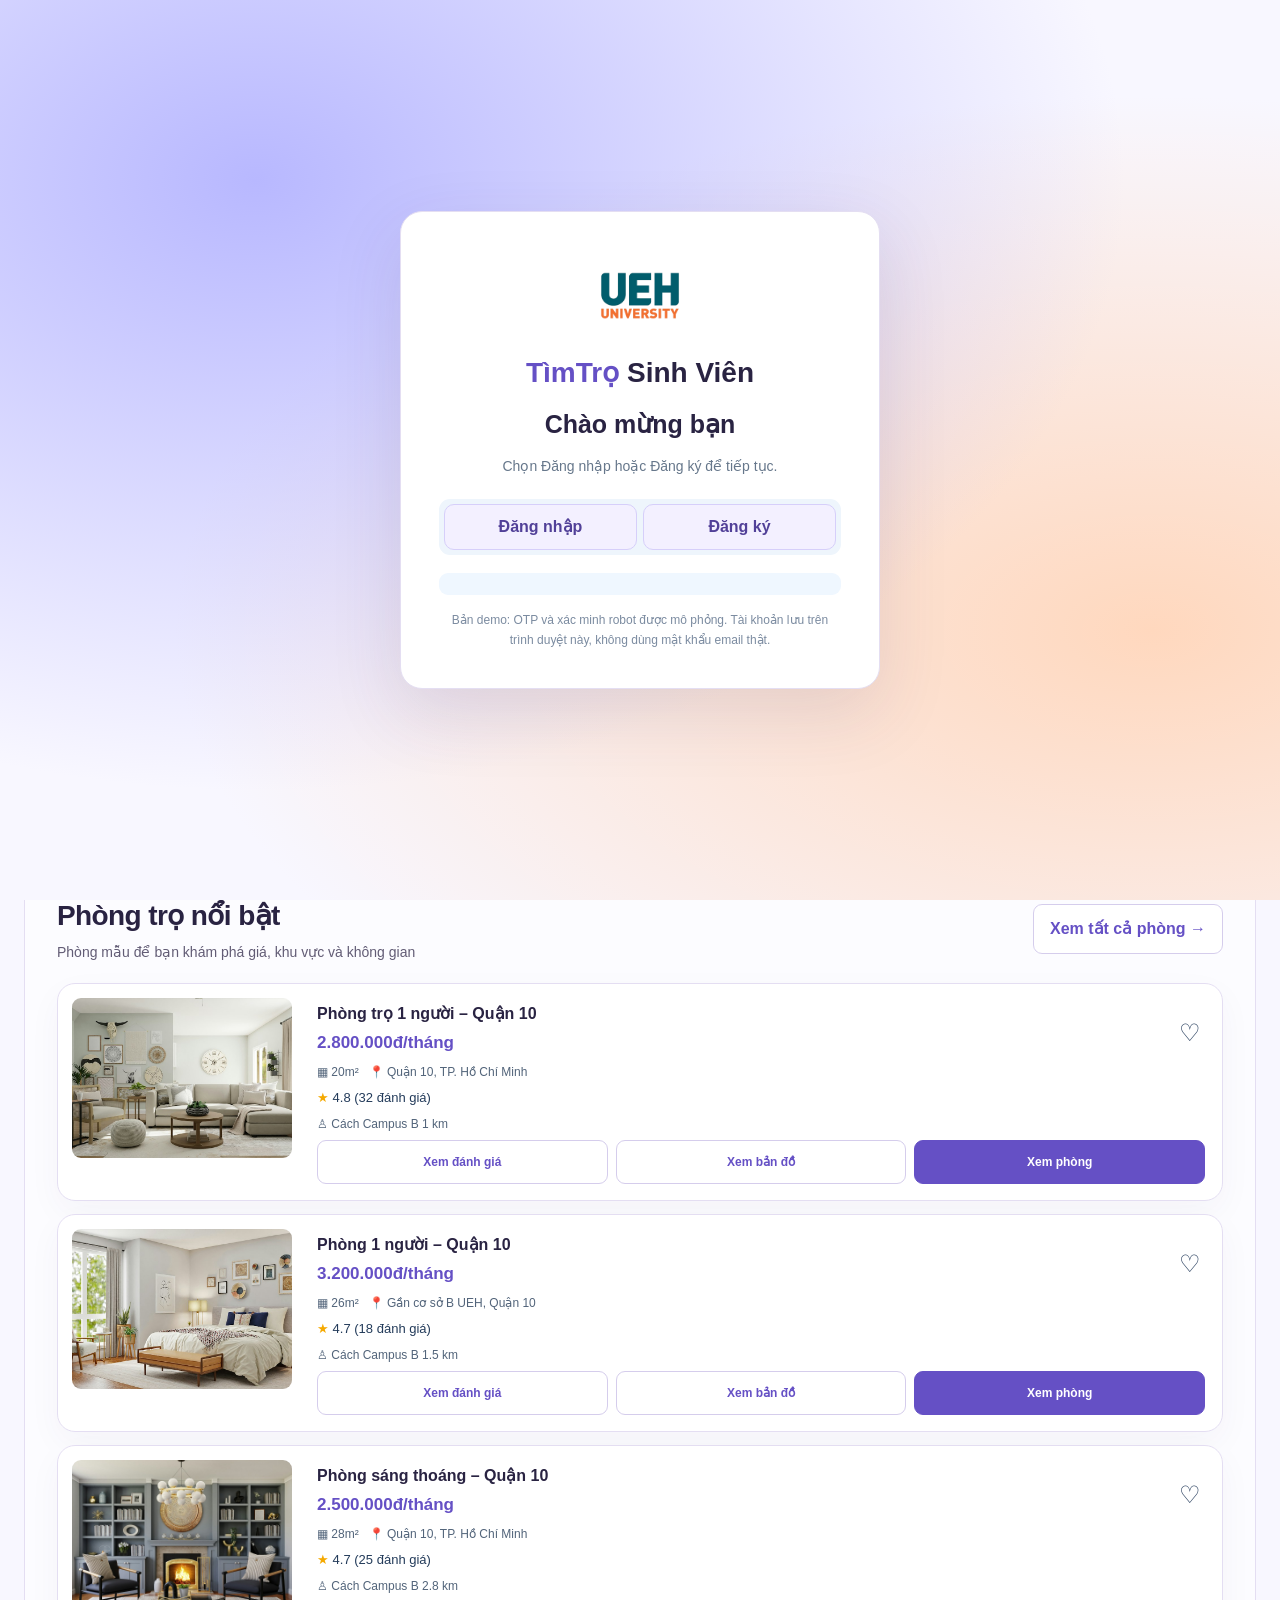
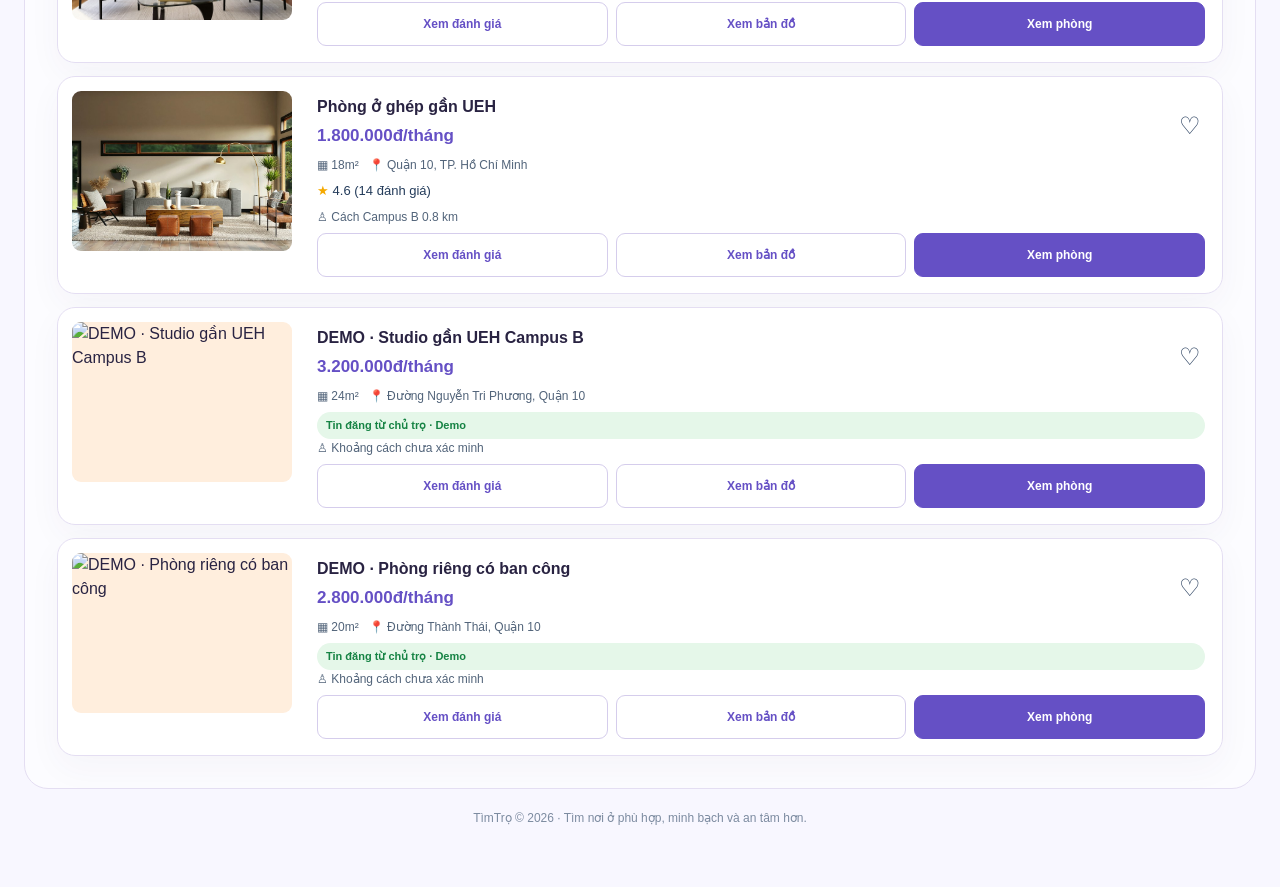
==== commit fc29e18c: "Add demo OTP registration, landlord contacts and room maps" ====
--- a/index.html
+++ b/index.html
@@ -33,7 +33,7 @@
 
 
 /* Host management workspace */
-.host-layout{display:grid;grid-template-columns:repeat(4,minmax(0,1fr));gap:12px;margin:18px 0}.host-stat{background:#fff;border:1px solid var(--line);border-radius:13px;padding:17px;box-shadow:var(--shadow)}.host-stat .num{font-size:27px;font-weight:850;color:var(--navy);margin-top:6px}.host-toolbar{display:flex;gap:10px;flex-wrap:wrap;align-items:center;justify-content:space-between;margin:20px 0 12px}.host-listings{display:grid;grid-template-columns:repeat(2,minmax(0,1fr));gap:14px}.host-room{display:grid;grid-template-columns:150px 1fr;gap:14px;background:white;border:1px solid var(--line);border-radius:14px;padding:12px;box-shadow:var(--shadow);min-width:0}.host-room img{width:150px;height:145px;object-fit:cover;border-radius:9px;background:#eef4fa}.host-room h3{margin:0 0 6px;color:var(--navy)}.host-room-actions{display:flex;gap:7px;flex-wrap:wrap;margin-top:12px}.host-room-actions button{font-size:12px;padding:8px 10px}.host-status{display:inline-flex;padding:5px 9px;border-radius:30px;font-size:11px;font-weight:800}.host-status.available{background:#e7f9ee;color:#147b3e}.host-status.unavailable{background:#fff0e8;color:#ad4c18}.host-status.draft{background:#eef2f7;color:#596a80}.host-form-grid{display:grid;grid-template-columns:1fr 1fr;gap:13px}.host-form-grid .wide{grid-column:1/-1}.host-form-grid textarea{width:100%;padding:12px;border:1px solid #d4e1ee;border-radius:9px;min-height:85px}.host-photo-preview{display:flex;gap:8px;flex-wrap:wrap;margin-top:8px}.host-photo-preview img{width:92px;height:72px;object-fit:cover;border-radius:8px;border:1px solid var(--line)}.host-nav-only{display:none!important} #hostPage{display:none!important} .role-switch{display:none!important}.host-mode .nav button[data-page]:not([data-page="host"]){display:none}.host-mode .host-nav-only{display:inline-flex!important}.host-mode .nav button[data-page="host"]{color:var(--blue);font-weight:800}.host-mode #homePage,.host-mode #searchPage,.host-mode #detailPage,.host-mode #verificationPage,.host-mode #reviewsPage,.host-mode #contactPage,.host-mode #favoritesPage,.host-mode #notificationsPage,.host-mode #accountPage,.host-mode #roommatesPage{display:none!important}
+.host-layout{display:grid;grid-template-columns:repeat(4,minmax(0,1fr));gap:12px;margin:18px 0}.host-stat{background:#fff;border:1px solid var(--line);border-radius:13px;padding:17px;box-shadow:var(--shadow)}.host-stat .num{font-size:27px;font-weight:850;color:var(--navy);margin-top:6px}.host-toolbar{display:flex;gap:10px;flex-wrap:wrap;align-items:center;justify-content:space-between;margin:20px 0 12px}.host-listings{display:grid;grid-template-columns:repeat(2,minmax(0,1fr));gap:14px}.host-room{display:grid;grid-template-columns:150px 1fr;gap:14px;background:white;border:1px solid var(--line);border-radius:14px;padding:12px;box-shadow:var(--shadow);min-width:0}.host-room img{width:150px;height:145px;object-fit:cover;border-radius:9px;background:#eef4fa}.host-room h3{margin:0 0 6px;color:var(--navy)}.host-room-actions{display:flex;gap:7px;flex-wrap:wrap;margin-top:12px}.host-room-actions button{font-size:12px;padding:8px 10px}.host-status{display:inline-flex;padding:5px 9px;border-radius:30px;font-size:11px;font-weight:800}.host-status.available{background:#e7f9ee;color:#147b3e}.host-status.unavailable{background:#fff0e8;color:#ad4c18}.host-status.draft{background:#eef2f7;color:#596a80}.host-form-grid{display:grid;grid-template-columns:1fr 1fr;gap:13px}.host-form-grid .wide{grid-column:1/-1}.host-form-grid textarea{width:100%;padding:12px;border:1px solid #d4e1ee;border-radius:9px;min-height:85px}.host-photo-preview{display:flex;gap:8px;flex-wrap:wrap;margin-top:8px}.host-photo-preview img{width:92px;height:72px;object-fit:cover;border-radius:8px;border:1px solid var(--line)}.host-nav-only{display:none!important} #hostPage.hidden{display:none!important} .role-switch{display:none!important}.host-mode .nav button[data-page]:not([data-page="host"]){display:none}.host-mode .host-nav-only{display:inline-flex!important}.host-mode .nav button[data-page="host"]{color:var(--blue);font-weight:800}.host-mode #homePage,.host-mode #searchPage,.host-mode #detailPage,.host-mode #verificationPage,.host-mode #reviewsPage,.host-mode #contactPage,.host-mode #favoritesPage,.host-mode #notificationsPage,.host-mode #accountPage,.host-mode #roommatesPage{display:none!important}
 @media(max-width:800px){.host-layout{grid-template-columns:repeat(2,minmax(0,1fr))}.host-listings{grid-template-columns:1fr}}
 @media(max-width:520px){.host-room{grid-template-columns:1fr}.host-room img{width:100%;height:170px}.host-form-grid{grid-template-columns:1fr}.host-form-grid .wide{grid-column:auto}.host-layout{gap:8px}.host-stat{padding:12px}.host-stat .num{font-size:22px}}
 
@@ -182,6 +182,7 @@
  .ueh-logo-image{display:block;width:72px;height:72px;object-fit:contain;flex:none}.auth-brand .ueh-logo-image{width:130px;height:94px}.role-brand .ueh-logo-image{width:72px;height:55px}.ueh-logo-wrap{padding:0 4px!important;overflow:visible} .chat-avatar{width:34px;height:34px;flex:0 0 34px;border-radius:50%;object-fit:cover;background:#d9e7f0;color:#005862;display:inline-flex;align-items:center;justify-content:center;font-weight:800}.chat-message{display:flex;align-items:flex-end;gap:8px}.chat-message.mine{justify-content:flex-end}.chat-header>div{display:grid;grid-template-columns:34px minmax(0,1fr);grid-template-rows:auto auto;column-gap:9px;align-items:center}.chat-header>div>.chat-avatar{grid-column:1;grid-row:1/3}.chat-header h3{grid-column:2;grid-row:1;margin:0}.chat-header p{grid-column:2;grid-row:2;margin:0}.chat-thread{display:flex;align-items:center;gap:10px}
 </style>
 <link rel="stylesheet" href="timtro_website/assets/aurora.css">
+<link rel="stylesheet" href="timtro_website/assets/auth-demo.css">
 </head>
 <body>
 
@@ -210,11 +211,15 @@
        <label for="authPassword">Mật khẩu</label>
        <input id="authPassword" type="password" autocomplete="current-password" minlength="8" required placeholder="Ít nhất 8 ký tự" />
        <div id="confirmPasswordWrap" class="hidden"><label for="authConfirmPassword">Xác nhận mật khẩu</label><input id="authConfirmPassword" type="password" autocomplete="new-password" minlength="8" /></div>
-       <button id="sendAuth" type="submit">Đăng nhập</button>
+       <fieldset id="communityRules" class="hidden"><legend>Quy tắc cộng đồng</legend><ul><li>Bảo vệ thông tin cá nhân; không chia sẻ mật khẩu, OTP hay thông tin của người khác khi chưa được đồng ý.</li><li>Giao tiếp lịch sự, tôn trọng; không quấy rối hay phân biệt đối xử.</li><li>Không spam, lừa đảo hoặc đăng nội dung trái pháp luật.</li><li>Cung cấp thông tin phòng trung thực; kiểm tra trước khi đặt cọc.</li></ul><label class="check-row"><input id="agreeRules" type="checkbox"> Tôi đồng ý với quy tắc này.</label></fieldset>
+<fieldset id="botCheck"><legend>Xác minh demo</legend><label class="check-row"><input id="notRobot" type="checkbox" required> Tôi không phải robot</label><label id="botQuestion" for="botAnswer">Câu hỏi demo</label><input id="botAnswer" type="number" required inputmode="numeric" autocomplete="off"><button id="refreshBot" type="button">Đổi câu hỏi</button><p class="auth-small">Kiểm tra mô phỏng cho bản demo.</p></fieldset>
+<button id="sendAuth" type="submit">Đăng nhập</button>
     </form>
-     <button id="backToAuthChoice" type="button" class="auth-back hidden">← Quay lại lựa chọn</button>
+     <form id="otpForm" class="hidden"><label for="authOtp">Mã OTP demo (6 chữ số)</label><input id="authOtp" inputmode="numeric" autocomplete="one-time-code" pattern="[0-9]{6}" maxlength="6" required><button id="verifyOtp" type="submit">Xác nhận đăng ký</button><button id="resendOtp" type="button">Gửi lại OTP demo</button></form>
+<aside id="demoMailbox" class="demo-mailbox hidden" aria-label="Hộp thư mô phỏng"><strong>Hộp thư mô phỏng</strong><p>Đã gửi OTP demo đến: <span id="demoOtpEmail"></span></p><output id="demoOtpCode"></output><p class="auth-small">Mã hiển thị tại đây để thử nghiệm, không gửi email thật. Mã hết hạn sau 5 phút.</p></aside>
+<button id="backToAuthChoice" type="button" class="auth-back hidden">← Quay lại lựa chọn</button>
     <div id="authMessage" class="auth-msg" role="status" aria-live="polite"></div>
-     <p class="auth-small">Chỉ dùng email sinh viên UEH đúng dạng ten.mã-số-sinh-viên@st.ueh.edu.vn. Đăng ký cần xác nhận email theo hướng dẫn trong hộp thư.</p>
+     <p class="auth-small" id="authEnvironment">Bản demo: OTP và xác minh robot được mô phỏng. Tài khoản lưu trên trình duyệt này, không dùng mật khẩu email thật.</p>
   </div>
 </div>
 
@@ -305,17 +310,18 @@
 </section>
 <section id="detailPage" class="content hidden">
   <button class="back" data-page="search">←　Quay lại danh sách phòng</button>
-  <div class="detail-grid"><div><img id="mainGallery" class="gallery-main" src="" alt="Ảnh phòng trọ"><div id="thumbs" class="thumbs"></div><div class="amenities"><h3>Tiện nghi <span class="verified-pill">✓ Đã xác thực</span></h3><div class="amenity-grid"><span>🛏️ Giường</span><span>🗄️ Tủ đồ</span><span>❄️ Máy lạnh</span><span>📶 Wifi</span><span>🧺 Máy giặt chung</span><span>🍳 Bếp chung</span></div></div></div>
-  <div class="detail-panel" style="padding:18px"><h2 id="detailTitle" style="margin:0 0 5px">Phòng trọ 1 người – Quận 10</h2><div class="price" id="detailPrice">2.800.000đ/tháng</div><div class="muted">📍 <span id="detailAddress">Quận 10, TP. Hồ Chí Minh</span></div><div class="cost-card"><strong>Tổng chi phí mỗi tháng</strong><div class="cost-total" id="totalCost">3.200.000đ</div><div class="cost-row"><span>◆ Tiền thuê phòng</span><span id="rentCost">2.800.000đ</span></div><div class="cost-row"><span>ϟ Điện (ước tính)</span><span>100.000đ</span></div><div class="cost-row"><span>♢ Nước (ước tính)</span><span>50.000đ</span></div><div class="cost-row"><span>◉ Wifi</span><span>100.000đ</span></div><div class="cost-row"><span>⊙ Phí dịch vụ</span><span>150.000đ</span></div><button class="back" id="costDetails">Chi tiết chi phí⌄</button><div id="costExtra" class="hidden small-label">Chi phí là ước tính minh họa; vui lòng xác nhận trực tiếp với chủ trọ trước khi thuê.</div></div><div class="verify-box"><h3>🛡 Đã xác thực 3/3 lớp</h3><div class="checkline">✓ Ảnh đã xác thực</div><div class="checkline">✓ Thông tin phòng đã xác thực</div><div class="checkline">✓ Người thuê đã xác nhận</div></div><button class="primary full" data-page="verification">Xem chi tiết xác thực</button><div class="detail-actions"><button class="secondary" data-page="reviews">Xem đánh giá</button><button class="secondary" data-page="contact">♙ Liên hệ chủ trọ</button></div></div></div>
+  <div class="detail-grid"><div><img id="mainGallery" class="gallery-main" src="" alt="Ảnh phòng trọ"><div id="thumbs" class="thumbs"></div><div class="amenities"><h3>Tiện nghi <span class="verified-pill">Phòng mẫu · Chưa xác minh</span></h3><div class="amenity-grid"><span>🛏️ Giường</span><span>🗄️ Tủ đồ</span><span>❄️ Máy lạnh</span><span>📶 Wifi</span><span>🧺 Máy giặt chung</span><span>🍳 Bếp chung</span></div></div></div>
+  <div class="detail-panel" style="padding:18px"><h2 id="detailTitle" style="margin:0 0 5px">Phòng trọ 1 người – Quận 10</h2><div class="price" id="detailPrice">2.800.000đ/tháng</div><div class="muted">📍 <span id="detailAddress">Quận 10, TP. Hồ Chí Minh</span></div><div class="cost-card"><strong>Tổng chi phí mỗi tháng</strong><div class="cost-total" id="totalCost">3.200.000đ</div><div class="cost-row"><span>◆ Tiền thuê phòng</span><span id="rentCost">2.800.000đ</span></div><div class="cost-row"><span>ϟ Điện (ước tính)</span><span>100.000đ</span></div><div class="cost-row"><span>♢ Nước (ước tính)</span><span>50.000đ</span></div><div class="cost-row"><span>◉ Wifi</span><span>100.000đ</span></div><div class="cost-row"><span>⊙ Phí dịch vụ</span><span>150.000đ</span></div><button class="back" id="costDetails">Chi tiết chi phí⌄</button><div id="costExtra" class="hidden small-label">Chi phí là ước tính minh họa; vui lòng xác nhận trực tiếp với chủ trọ trước khi thuê.</div></div><div class="verify-box"><h3>🛡 Minh họa quy trình 3 lớp</h3><div class="checkline">Ảnh minh họa · Chưa xác minh</div><div class="checkline">Thông tin phòng chưa xác minh thực tế</div><div class="checkline">Chưa có xác nhận từ người thuê</div></div><button class="primary full" data-page="verification">Xem chi tiết xác thực</button><div class="detail-actions"><button class="secondary" data-page="reviews">Xem đánh giá</button><button class="secondary" data-page="contact">♙ Liên hệ chủ trọ</button></div></div></div>
   <button class="primary full" style="margin-top:14px" data-page="search">↶　Quay lại danh sách phòng</button>
+<div class="landlord-card" id="detailLandlord" aria-label="Hồ sơ chủ trọ"></div>
 </section>
 <section id="verificationPage" class="hidden">
- <div class="verify-banner"><div class="shield">🛡️</div><div><h2>PHÒNG ĐÃ HOÀN TẤT 3/3 LỚP XÁC THỰC</h2><div>Đảm bảo thông tin minh bạch, an toàn cho bạn</div></div></div>
+ <div class="verify-banner"><div class="shield">🛡️</div><div><h2>QUY TRÌNH XÁC THỰC PHÒNG — MINH HỌA</h2><div>Phòng này chưa có bằng chứng xác minh thực tế</div></div></div>
  <div class="verify-list">
   <div class="verify-step"><div class="step-icon">♟</div><div><h3>Lớp 1 - Xác thực từ người thuê</h3><p>🟢 Trải nghiệm thực tế từ người đã ở hoặc đã đến xem.</p><p>Miêu tả trải nghiệm, ưu nhược điểm cần tránh, chấp nhận.</p></div><button class="secondary" data-page="reviews">Xem thông tin xác thực</button></div>
-  <div class="verify-step"><div class="step-icon">📍</div><div><h3>Lớp 2 - Xác thực địa điểm & thông tin phòng</h3><p>Địa chỉ: <span id="verifyAddress">Quận 10, TP. Hồ Chí Minh</span></p><p>Thông tin phòng: 20m² – 1 người – Tầng 3 – Thang bộ</p><p>✓ Đã đối chiếu với thực tế (mẫu minh họa)</p></div><button class="secondary" id="mapBtn">Xem bản đồ & thông tin</button></div>
-  <div class="verify-step"><div class="step-icon">📷</div><div><h3>Lớp 3 - Xác thực hình ảnh 360° / video</h3><p>Hình ảnh / Video toàn bộ phòng</p><p>✓ Đã kiểm chứng (trạng thái demo)</p><div class="thumbs" style="max-width:240px"><img src="https://images.unsplash.com/photo-1616486338812-3dadae4b4ace?auto=format&fit=crop&w=300&q=80" alt="Phòng"><img src="https://images.unsplash.com/photo-1616486029423-aaa4789e8c9a?auto=format&fit=crop&w=300&q=80" alt="Phòng khác"></div></div><button class="secondary" data-page="detail">Xem hình ảnh / video</button></div>
-  <div class="verify-box"><h3>✓ Hoàn tất 3/3 lớp xác thực</h3><div class="checkline">Bạn có thể yên tâm hơn về độ tin cậy của thông tin này.</div><div class="small-label">Lưu ý: đây là bản demo giao diện, không phải xác minh pháp lý thực tế.</div></div>
+  <div class="verify-step"><div class="step-icon">📍</div><div><h3>Lớp 2 - Xác thực địa điểm & thông tin phòng</h3><p>Địa chỉ: <span id="verifyAddress">Quận 10, TP. Hồ Chí Minh</span></p><p>Thông tin phòng: 20m² – 1 người – Tầng 3 – Thang bộ</p><p>Chưa đối chiếu vị trí với thực tế. Ghim bản đồ chỉ hỗ trợ tham khảo.</p></div><button class="secondary" id="mapBtn">Xem bản đồ & thông tin</button></div>
+  <div class="verify-step"><div class="step-icon">📷</div><div><h3>Lớp 3 - Xác thực hình ảnh 360° / video</h3><p>Hình ảnh / Video toàn bộ phòng</p><p>Ảnh 360° minh họa, chưa kiểm chứng phòng thực tế.</p><div class="thumbs" style="max-width:240px"><img src="https://images.unsplash.com/photo-1616486338812-3dadae4b4ace?auto=format&fit=crop&w=300&q=80" alt="Phòng"><img src="https://images.unsplash.com/photo-1616486029423-aaa4789e8c9a?auto=format&fit=crop&w=300&q=80" alt="Phòng khác"></div></div><button class="secondary" data-page="detail">Xem hình ảnh / video</button></div>
+  <div class="verify-box"><h3>Chưa hoàn tất xác minh thực tế</h3><div class="checkline">Hãy xem phòng, đối chiếu chủ trọ và hợp đồng trước khi đặt cọc.</div><div class="small-label">Lưu ý: đây là bản demo giao diện, không phải xác minh pháp lý thực tế.</div></div>
   <button class="primary" data-page="detail">↶ Quay lại phòng</button>
  </div>
 </section>
@@ -324,7 +330,7 @@
 </section>
 <section id="contactPage" class="content hidden">
  <button class="back" data-page="detail">←　Quay lại phòng</button>
- <div class="panel contact-card"><h2>Liên hệ quản trị viên UEH</h2><p class="muted">TìmTrọ không cung cấp chức năng đăng tin hoặc quản lý phòng cho người cho thuê trong phiên bản này.</p><p>Để cung cấp hoặc cập nhật thông tin phòng trọ, vui lòng liên hệ quản trị viên website UEH.</p><div class="verify-box"><strong>Thông tin phòng chỉ mang tính tham khảo</strong><p class="small-label">Nhóm dự án không trực tiếp tiếp nhận tin đăng từ chủ trọ.</p></div></div>
+ <div class="panel contact-card"><h2>Liên hệ chủ trọ</h2><p id="contactRoomTitle"></p><div id="contactLandlord" class="landlord-card"></div></div>
 </section>
 
 
@@ -394,6 +400,7 @@
     <div><label for="slotGuests">Quy định khách đến</label><input id="slotGuests" maxlength="120" placeholder="VD: Báo trước khi có khách"></div>
     <div><label for="slotShared">Đồ dùng chung</label><input id="slotShared" maxlength="120" placeholder="VD: Tủ lạnh, bếp, bàn học"></div>
     <fieldset><legend>Tiện nghi</legend><label class="check-row"><input type="checkbox" name="slotAmenity" value="ac"> Máy lạnh</label><label class="check-row"><input type="checkbox" name="slotAmenity" value="washer"> Máy giặt</label><label class="check-row"><input type="checkbox" name="slotAmenity" value="kitchen"> Bếp</label><label class="check-row"><input type="checkbox" name="slotAmenity" value="parking"> Chỗ để xe</label></fieldset>
+    <div><label for="slotOtherAmenities">Tiện nghi khác</label><input id="slotOtherAmenities" maxlength="100" placeholder="Ví dụ: ban công, thang máy"></div>
     <label class="check-row"><input id="slotLandlordConsent" type="checkbox" required> Chủ nhà đã đồng ý cho tìm người ở chung *</label>
     <div><label for="slotDescription">Mô tả</label><textarea id="slotDescription" maxlength="500" placeholder="Phòng đang có ai, nội thất và chi phí khác…"></textarea></div>
     <button class="secondary" type="submit">Đăng phòng còn chỗ</button>
@@ -402,18 +409,21 @@
   <div>
    <div class="panel roommate-filters">
     <div><label for="rfCapacity" class="small-label">Ở chung tổng cộng</label><select id="rfCapacity"><option value="Any">2 / 3 / 4 người</option><option value="2">2 người</option><option value="3">3 người</option><option value="4">4 người</option></select></div>
+    <div><label for="rfBudgetMin" class="small-label">Giá từ / người</label><select id="rfBudgetMin"><option value="0">Không giới hạn</option><option value="1000000">1 triệu</option><option value="1500000">1,5 triệu</option><option value="2000000">2 triệu</option><option value="2500000">2,5 triệu</option></select></div>
     <div><label for="rfBudget" class="small-label">Giá tối đa / người</label><select id="rfBudget"><option value="20000000">Mọi mức giá</option><option value="1500000">1,5 triệu</option><option value="2000000">2 triệu</option><option value="2500000">2,5 triệu</option><option value="3000000">3 triệu</option></select></div>
     <div><label for="rfArea" class="small-label">Khu vực</label><input id="rfArea" type="search" placeholder="Quận, cơ sở…" maxlength="100"></div>
     <div><label for="rfCampus" class="small-label">Gần cơ sở</label><select id="rfCampus"><option value="Any">Tất cả</option><option>Campus A</option><option>Campus B</option><option>Nguyễn Tri Phương</option><option>Nam Sài Gòn</option></select></div>
     <div><label for="rfAvailable" class="small-label">Ngày muốn vào (để trống nếu linh hoạt)</label><input id="rfAvailable" type="date"></div>
     <div><label for="rfVacancies" class="small-label">Chỗ trống</label><select id="rfVacancies"><option value="Any">Bất kỳ</option><option value="1">1</option><option value="2">2</option><option value="3">3+</option></select></div>
     <div><label for="rfGender" class="small-label">Ưu tiên giới tính</label><select id="rfGender"><option value="Any">Bất kỳ</option><option value="Female">Nữ</option><option value="Male">Nam</option></select></div>
+    <label class="check-row"><input type="checkbox" id="rfVerified"> Chỉ xem phòng đã Room Check</label>
+    <details class="roommate-advanced-filters"><summary>Bộ lọc nâng cao · sinh hoạt & tiện nghi</summary><div class="roommate-advanced-grid">
     <div><label for="rfCleaning" class="small-label">Dọn dẹp</label><select id="rfCleaning"><option value="Any">Bất kỳ</option><option value="daily">Hằng ngày</option><option value="weekly">Theo tuần</option></select></div>
-    <div><label for="rfAmenity" class="small-label">Tiện nghi</label><select id="rfAmenity"><option value="Any">Bất kỳ</option><option value="ac">Máy lạnh</option><option value="washer">Máy giặt</option><option value="kitchen">Bếp</option><option value="parking">Chỗ để xe</option></select></div>
-    <label class="check-row"><input type="checkbox" id="rfVerified"> Chỉ xem phòng đã Room Check</label>
+    <div><label for="rfAmenity" class="small-label">Tiện nghi</label><select id="rfAmenity"><option value="Any">Bất kỳ</option><option value="ac">Máy lạnh</option><option value="washer">Máy giặt</option><option value="kitchen">Bếp</option><option value="parking">Chỗ để xe</option><option value="other">Khác</option></select></div>
     <div><label for="rfSleep" class="small-label">Giờ đi ngủ</label><select id="rfSleep"><option value="Any">Linh hoạt</option><option value="early">Trước 23 giờ</option><option value="late">Sau 23 giờ</option></select></div>
     <div><label for="rfSmoking" class="small-label">Hút thuốc</label><select id="rfSmoking"><option value="Any">Linh hoạt</option><option value="no">Không hút trong phòng</option><option value="outside">Chỉ bên ngoài</option></select></div>
     <div><label for="rfPets" class="small-label">Thú cưng</label><select id="rfPets"><option value="Any">Linh hoạt</option><option value="no">Không nuôi</option><option value="yes">Có thể nuôi</option></select></div>
+    </div></details>
     <button class="secondary" type="button" id="resetRoommateFilters">Đặt lại bộ lọc</button>
     <label class="check-row" style="grid-column:span 2"><input type="checkbox" id="onlySavedSlots"> Chỉ xem phòng đã lưu</label>
    </div>
@@ -432,7 +442,7 @@
  <div class="host-layout"><div class="host-stat"><div class="muted">Tổng phòng đã tạo</div><div class="num" id="hostStatTotal">0</div></div><div class="host-stat"><div class="muted">Đang trống</div><div class="num" id="hostStatAvailable">0</div></div><div class="host-stat"><div class="muted">Đã cho thuê</div><div class="num" id="hostStatRented">0</div></div><div class="host-stat"><div class="muted">Bản nháp</div><div class="num" id="hostStatDraft">0</div></div></div>
  <div class="host-toolbar"><div><h3 style="margin:0 0 4px">Danh sách phòng của tôi</h3><div class="muted">Cập nhật tình trạng để quản lý phòng dễ hơn.</div></div><button class="primary" id="createListing">＋ Thêm phòng mới</button></div>
  <div id="listingForm" class="panel hidden" style="margin-bottom:18px"><div class="section-head"><div><h3 id="listingFormTitle" style="margin:0">Thông tin phòng cho thuê</h3><div class="muted">Các trường có dấu * là bắt buộc.</div></div><button class="back" id="cancelListing">Đóng ✕</button></div>
-  <form id="hostListingForm"><input id="listingEditId" type="hidden"><div class="host-form-grid">
+  <form id="hostListingForm"><input id="listingEditId" type="hidden"><div class="host-form-grid"><div><label for="listingOwnerName">Tên chủ trọ</label><input id="listingOwnerName" maxlength="60"></div><div><label for="listingOwnerZalo">Liên kết Zalo của chủ trọ</label><input id="listingOwnerZalo" type="url" placeholder="https://zalo.me/..."></div><div class="wide"><label for="listingOwnerBio">Giới thiệu chủ trọ</label><textarea id="listingOwnerBio" maxlength="500"></textarea></div><div><label for="listingLatitude">Vĩ độ (không bắt buộc)</label><input id="listingLatitude" type="number" min="-90" max="90" step="any"></div><div><label for="listingLongitude">Kinh độ (không bắt buộc)</label><input id="listingLongitude" type="number" min="-180" max="180" step="any"></div><p class="small-label wide">Dùng tọa độ thực tế của phòng. Ghim bản đồ chưa phải chứng nhận xác minh phòng.</p>
    <div class="field"><label class="field-label" for="listingTitle">Tên tin đăng *</label><input id="listingTitle" required maxlength="100" placeholder="VD: Phòng có ban công gần UEH"></div>
    <div class="field"><label class="field-label" for="listingRent">Giá thuê (VNĐ/tháng) *</label><input id="listingRent" required type="number" min="100000" step="50000" placeholder="2800000"></div>
    <div class="field"><label class="field-label" for="listingAddress">Địa chỉ / khu vực *</label><input id="listingAddress" required maxlength="180" placeholder="Quận 10, TP. Hồ Chí Minh"></div>
@@ -454,7 +464,7 @@
 <section id="favoritesPage" class="content hidden"><div class="section-head"><div><h2>Phòng yêu thích</h2><div class="muted">Những phòng bạn đã lưu sẽ xuất hiện ở đây.</div></div></div><div id="favoriteRooms" class="room-list"></div></section>
 <section id="notificationsPage" class="content hidden"><h2>Thông báo</h2><div class="panel"><p>🔔 Chào mừng bạn đến với TìmTrọ!</p><p class="muted">Thông báo về phòng mới, tin nhắn và trạng thái xác thực sẽ xuất hiện ở đây.</p></div></section>
 <section id="accountPage" class="content hidden">
- <div class="section-head"><div><h2>Hồ sơ của tôi</h2><div class="muted">Cập nhật thông tin hiển thị trên TìmTrọ.</div></div><div style="display:flex;gap:8px;flex-wrap:wrap"><button class="secondary" type="button" data-page="roommates">Hồ sơ tìm bạn cùng phòng →</button><button class="secondary" type="button" id="logoutBtn">Đăng xuất</button></div></div>
+ <div class="section-head"><div><h2>Hồ sơ của tôi</h2><div class="muted">Cập nhật thông tin hiển thị trên TìmTrọ.</div></div><div style="display:flex;gap:8px;flex-wrap:wrap"><button class="secondary" type="button" data-page="roommates">Hồ sơ tìm bạn cùng phòng →</button><button class="secondary" type="button" id="logoutBtn">Đăng xuất</button><button class="secondary" type="button" data-page="host">Quản lý phòng demo</button></div></div>
  <div class="profile-settings-layout">
   <div class="panel profile-photo-panel">
    <img class="profile-large-avatar" id="accountPfp" src="data:image/svg+xml,%3Csvg xmlns='http://www.w3.org/2000/svg' viewBox='0 0 100 100'%3E%3Crect width='100' height='100' rx='50' fill='%23e4effb'/%3E%3Ctext x='50' y='65' text-anchor='middle' font-size='50'%3E👤%3C/text%3E%3C/svg%3E" alt="Ảnh đại diện">
@@ -509,15 +519,15 @@
       distance:3,rating:0,reviews:0,address:r.address||'TP. Hồ Chí Minh',
       photo:(r.photos&&r.photos[0])||'https://images.unsplash.com/photo-1616486338812-3dadae4b4ace?auto=format&fit=crop&w=900&q=80',
       type:(/ghép|shared/i.test(r.type||'')?'shared':'single'),floor:'Thông tin do chủ trọ cung cấp',
-      description:r.description||'',deposit:Number(r.deposit)||0,utilities:Number(r.utilities)||0,isHostListing:true
+      ownerName:r.ownerName||'',ownerBio:r.ownerBio||'',ownerZalo:r.ownerZalo||'',latitude:r.latitude,longitude:r.longitude,isDemo:!!r.isDemo,description:r.description||'',deposit:Number(r.deposit)||0,utilities:Number(r.utilities)||0,isHostListing:true
     }));
   } catch(e){ return []; }
 }
 function allFinderRooms(){return [...rooms,...getPublishedHostRooms()]}
-function roomCard(r){return `<article class="room-card" data-room="${r.id}"><img class="room-image" src="${r.photo}" alt="${r.title}"><div class="room-info"><div class="room-title-row"><div><h3 class="room-title">${r.title}</h3><div class="price">${money(r.rent)}/tháng</div></div><button class="heart ${saved.has(String(r.id))?'saved':''}" data-save="${r.id}" aria-label="Lưu yêu thích">${saved.has(String(r.id))?'♥':'♡'}</button></div><div class="meta"><span>▦ ${r.area}m²</span><span>📍 ${r.address||'Địa chỉ chưa có'}</span></div>${r.isHostListing?'<div class="verified-pill">Tin đăng từ chủ trọ · Demo</div>':`<div class="rating"><span class="star">★</span> ${r.rating} (${r.reviews} đánh giá)</div>`}<div class="meta">♙ ${r.isHostListing?'Khoảng cách chưa xác minh':`Cách Campus B ${r.distance} km`} </div><div class="room-actions"><button class="secondary" data-go="reviews" data-id="${r.id}">Xem đánh giá</button><button class="secondary" data-map="${r.id}">Xem bản đồ</button><button class="primary" data-detail="${r.id}">Xem phòng</button></div></div></article>`}
+function roomCard(r){r={...r,...Object.fromEntries(['id','title','address','photo'].map(k=>[k,hostEscape(r[k])]))};return `<article class="room-card" data-room="${r.id}"><img class="room-image" src="${r.photo}" alt="${r.title}"><div class="room-info"><div class="room-title-row"><div><h3 class="room-title">${r.title}</h3><div class="price">${money(r.rent)}/tháng</div></div><button class="heart ${saved.has(String(r.id))?'saved':''}" data-save="${r.id}" aria-label="Lưu yêu thích">${saved.has(String(r.id))?'♥':'♡'}</button></div><div class="meta"><span>▦ ${r.area}m²</span><span>📍 ${r.address||'Địa chỉ chưa có'}</span></div>${r.isHostListing?'<div class="verified-pill">Tin đăng từ chủ trọ · Demo</div>':`<div class="rating"><span class="star">★</span> ${r.rating} (${r.reviews} đánh giá)</div>`}<div class="meta">♙ ${r.isHostListing?'Khoảng cách chưa xác minh':`Cách Campus B ${r.distance} km`} </div><div class="room-actions"><button class="secondary" data-go="reviews" data-id="${r.id}">Xem đánh giá</button><button class="secondary" data-map="${r.id}">Xem bản đồ</button><button class="primary" data-detail="${r.id}">Xem phòng</button></div></div></article>`}
 function renderCards(target,list){$(target).innerHTML=list.length?list.map(roomCard).join(''):'<div class="empty">Chưa có phòng phù hợp. Hãy điều chỉnh bộ lọc hoặc lưu phòng từ danh sách.</div>'}
 function showPage(page){if(!currentUser||!validUehEmail(currentUser.email)||!currentUser.email_confirmed_at){showAuth();return;}if(page==='account')loadAccountProfile();$$('main > section').forEach(s=>s.classList.add('hidden'));const el=$('#'+page+'Page');if(el)el.classList.remove('hidden');$$('.nav button').forEach(b=>b.classList.toggle('active',b.dataset.page===page));if(page==='favorites')renderCards('#favoriteRooms',allFinderRooms().filter(r=>saved.has(String(r.id))));if(page==='search')renderSearch();if(page==='roommates')loadRoommateData();window.scrollTo({top:0,behavior:'smooth'})}
-function openRoom(id){currentRoom=allFinderRooms().find(r=>String(r.id)===String(id))||rooms[0];$('#detailTitle').textContent=currentRoom.title;$('#detailPrice').textContent=money(currentRoom.rent)+'/tháng';$('#detailAddress').textContent=currentRoom.address;$('#verifyAddress').textContent=currentRoom.address;$('#rentCost').textContent=money(currentRoom.rent);const total=currentRoom.rent+(Number(currentRoom.utilities)||400000);$('#totalCost').textContent=money(total);if(currentRoom.isHostListing){const d=$('.amenities');if(d){const p=document.getElementById('hostRoomDescription');if(p)p.remove();const desc=document.createElement('p');desc.id='hostRoomDescription';desc.textContent=currentRoom.description||'Chủ trọ chưa thêm mô tả.';desc.style.cssText='line-height:1.6;margin-top:12px';d.appendChild(desc)}}$('#mainGallery').src=currentRoom.photo;$('#thumbs').innerHTML=[currentRoom.photo,...(currentRoom.isHostListing?[]:photos.filter(p=>p!==currentRoom.photo))].map(p=>`<img src="${p}" alt="Ảnh phòng" data-photo="${p}">`).join('');showPage('detail')}
+function openRoom(id){currentRoom=allFinderRooms().find(r=>String(r.id)===String(id))||rooms[0];$('#detailTitle').textContent=currentRoom.title;$('#detailPrice').textContent=money(currentRoom.rent)+'/tháng';$('#detailAddress').textContent=currentRoom.address;$('#verifyAddress').textContent=currentRoom.address;$('#rentCost').textContent=money(currentRoom.rent);const total=currentRoom.rent+(Number(currentRoom.utilities)||400000);$('#totalCost').textContent=money(total);if(currentRoom.isHostListing){const d=$('.amenities');if(d){const p=document.getElementById('hostRoomDescription');if(p)p.remove();const desc=document.createElement('p');desc.id='hostRoomDescription';desc.textContent=currentRoom.description||'Chủ trọ chưa thêm mô tả.';desc.style.cssText='line-height:1.6;margin-top:12px';d.appendChild(desc)}}$('#mainGallery').src=currentRoom.photo;$('#thumbs').innerHTML=[currentRoom.photo,...(currentRoom.isHostListing?[]:photos.filter(p=>p!==currentRoom.photo))].map(p=>`<img src="${hostEscape(p)}" alt="Ảnh phòng" data-photo="${hostEscape(p)}">`).join('');showPage('detail')}
 function renderSearch(){
   const min=Number($('#minPrice').value||0)*1000000,max=Number($('#maxPrice').value||3.5)*1000000,dist=Number($('#distance').value||3);
   const campusSel=$('#campus')?$('#campus').value:'all';
@@ -558,11 +568,11 @@
 }
 function renderReviews(){const data=[{name:'Nguyễn Thị Mai',date:'05/10/2026',stars:5,tag:'room',text:'Phòng giống hình, sạch sẽ, chủ trọ nhiệt tình. Rất đáng để thuê!',avatar:'M'},{name:'Lê Minh Anh',date:'10/09/2025',stars:4,tag:'owner',text:'Vị trí thuận tiện, xung quanh có nhiều tiện ích. Nhưng mà phòng hơi nóng.',avatar:'A'},{name:'Trần Quốc Bảo',date:'05/11/2024',stars:5,tag:'info',text:'Phòng sạch, an ninh tốt, có hơi ồn vào buổi tối nhưng vẫn ổn.',avatar:'B'},{name:'Phạm Gia Linh',date:'12/08/2024',stars:5,tag:'room',text:'Ảnh khá sát thực tế, khu vực dễ tìm và gần trường.',avatar:'L'},{name:'Võ Thanh Tùng',date:'22/06/2024',stars:4,tag:'owner',text:'Chủ nhà phản hồi nhanh. Nên hỏi kỹ tiền điện nước trước khi ký.',avatar:'T'}];const filtered=data.filter(r=>reviewFilter==='all'||r.tag===reviewFilter);$('#reviewList').innerHTML=filtered.slice(0,extraReviews?5:3).map(r=>`<div class="review"><div class="review-avatar">${r.avatar}</div><div><h4>${r.name} <span class="muted" style="font-weight:400">${r.date}</span></h4><div class="star">${'★'.repeat(r.stars)}${'☆'.repeat(5-r.stars)}</div><p>${r.text}</p><span class="lightbtn" style="display:inline-block;padding:5px 9px;font-size:12px">Thông tin hữu ích</span></div></div>`).join('')||'<p class="muted">Chưa có đánh giá trong mục này.</p>'}
 document.querySelectorAll('[data-open-messages]').forEach(btn=>btn.addEventListener('click',e=>{e.preventDefault();e.stopPropagation();if(!authenticated()){showAuth();return;}showPage('roommates');$('#myConnectionsPanel').classList.remove('hidden');renderConnections();}));
-document.addEventListener('click',e=>{const page=e.target.closest('[data-page]');if(page){showPage(page.dataset.page);return}const type=e.target.closest('[data-type]');if(type){typeSelected=type.dataset.type;$$('[data-type]').forEach(b=>b.classList.toggle('selected',b===type));return}const save=e.target.closest('[data-save]');if(save){e.stopPropagation();const id=String(save.dataset.save);saved.has(id)?saved.delete(id):saved.add(id);save.classList.toggle('saved',saved.has(id));save.textContent=saved.has(id)?'♥':'♡';toast(saved.has(id)?'Đã thêm vào yêu thích':'Đã xóa khỏi yêu thích');return}const det=e.target.closest('[data-detail]');if(det){openRoom(det.dataset.detail);return}const card=e.target.closest('.room-card');if(card&&!e.target.closest('button')){openRoom(card.dataset.room);return}const rev=e.target.closest('[data-go="reviews"]');if(rev){openRoom(rev.dataset.id);showPage('reviews');return}const map=e.target.closest('[data-map]');if(map){toast('Bản đồ minh họa: vị trí sẽ được tích hợp khi có dữ liệu địa chỉ thật.');return}const photo=e.target.closest('[data-photo]');if(photo){$('#mainGallery').src=photo.dataset.photo;return}const rf=e.target.closest('[data-review-filter]');if(rf){reviewFilter=rf.dataset.reviewFilter;$$('[data-review-filter]').forEach(b=>b.classList.toggle('active',b===rf));renderReviews();return}});
+document.addEventListener('click',e=>{const page=e.target.closest('[data-page]');if(page){showPage(page.dataset.page);return}const type=e.target.closest('[data-type]');if(type){typeSelected=type.dataset.type;$$('[data-type]').forEach(b=>b.classList.toggle('selected',b===type));return}const save=e.target.closest('[data-save]');if(save){e.stopPropagation();const id=String(save.dataset.save);saved.has(id)?saved.delete(id):saved.add(id);save.classList.toggle('saved',saved.has(id));save.textContent=saved.has(id)?'♥':'♡';toast(saved.has(id)?'Đã thêm vào yêu thích':'Đã xóa khỏi yêu thích');return}const det=e.target.closest('[data-detail]');if(det){openRoom(det.dataset.detail);return}const card=e.target.closest('.room-card');if(card&&!e.target.closest('button')){openRoom(card.dataset.room);return}const rev=e.target.closest('[data-go="reviews"]');if(rev){openRoom(rev.dataset.id);showPage('reviews');return}const map=e.target.closest('[data-map]');if(map){openRoomMap(map.dataset.map);return}const photo=e.target.closest('[data-photo]');if(photo){$('#mainGallery').src=photo.dataset.photo;return}const rf=e.target.closest('[data-review-filter]');if(rf){reviewFilter=rf.dataset.reviewFilter;$$('[data-review-filter]').forEach(b=>b.classList.toggle('active',b===rf));renderReviews();return}});
 $('#searchBtn').addEventListener('click',()=>{showPage('search');renderSearch()});$('#sort').addEventListener('change',renderSearch);
-['campus','livingArea','minPrice','maxPrice','distance'].forEach(id=>$('#'+id)?.addEventListener('change',renderSearch));$('#costDetails').addEventListener('click',()=>$('#costExtra').classList.toggle('hidden'));$('#mapBtn').addEventListener('click',()=>toast('Bản đồ chỉ hoạt động khi kết nối dịch vụ bản đồ và địa chỉ thực.'));$('#moreReviews').addEventListener('click',()=>{extraReviews=!extraReviews;$('#moreReviews').textContent=extraReviews?'Thu gọn đánh giá':'Xem thêm đánh giá';renderReviews()});$('#checklistBtn').addEventListener('click',()=>$('#checklistExtra').classList.toggle('hidden'));$('#callBtn')?.addEventListener('click',()=>toast('Số điện thoại minh họa: 090 123 4567'));$('#zaloBtn')?.addEventListener('click',()=>toast('Liên kết Zalo sẽ được thêm khi có tài khoản chủ trọ thật.'));$('#message')?.addEventListener('input',()=>$('#charCount').textContent=$('#message').value.length+'/500');$('#sendMessage')?.addEventListener('click',()=>{if(!$('#message').value.trim()){toast('Vui lòng nhập lời nhắn trước.');return}toast('Tin nhắn đã được ghi nhận trong bản demo. Chưa gửi đến chủ trọ thật.')});
+['campus','livingArea','minPrice','maxPrice','distance'].forEach(id=>$('#'+id)?.addEventListener('change',renderSearch));$('#costDetails').addEventListener('click',()=>$('#costExtra').classList.toggle('hidden'));$('#mapBtn').addEventListener('click',()=>openRoomMap());$('#moreReviews').addEventListener('click',()=>{extraReviews=!extraReviews;$('#moreReviews').textContent=extraReviews?'Thu gọn đánh giá':'Xem thêm đánh giá';renderReviews()});$('#checklistBtn').addEventListener('click',()=>$('#checklistExtra').classList.toggle('hidden'));$('#callBtn')?.addEventListener('click',()=>toast('Số điện thoại minh họa: 090 123 4567'));$('#zaloBtn')?.addEventListener('click',()=>toast('Liên kết Zalo sẽ được thêm khi có tài khoản chủ trọ thật.'));$('#message')?.addEventListener('input',()=>$('#charCount').textContent=$('#message').value.length+'/500');$('#sendMessage')?.addEventListener('click',()=>{if(!$('#message').value.trim()){toast('Vui lòng nhập lời nhắn trước.');return}toast('Tin nhắn đã được ghi nhận trong bản demo. Chưa gửi đến chủ trọ thật.')});
 const logoutBtn=$('#logoutBtn');
-if(logoutBtn)logoutBtn.addEventListener('click',async()=>{if(!supabaseClient)return;const {error}=await supabaseClient.auth.signOut();if(error){toast(error.message);return;}currentUser=null;showAuth();toast('Đã đăng xuất.');});
+if(logoutBtn)logoutBtn.addEventListener('click',async()=>{if(currentUser?.is_demo){window.demoLogout();return;}if(!supabaseClient)return;const {error}=await supabaseClient.auth.signOut();if(error){toast(error.message);return;}currentUser=null;showAuth();toast('Đã đăng xuất.');});
 
 
 
@@ -579,7 +589,10 @@
 function enterSelectedRole(){if(!authenticated()){showAuth();return;}$('#authGate').classList.add('hidden');$('#roleGate').classList.add('hidden');document.body.classList.remove('role-pending','host-mode');showPage('home');}
 function afterAuthentication(){enterSelectedRole();if(typeof loadRoommateData==='function')loadRoommateData();}
 function updateAuthAccount(){const account=$('[data-page="account"]');if(account)account.title=currentUser?.email||'Tài khoản';const el=$('#signedInEmail');if(el)el.textContent=currentUser?.email||'';}
+const AUTH_LIVE=new URLSearchParams(location.search).get("auth")==="live";
 let authMode=null;
+if(AUTH_LIVE){
+$("#botCheck").remove();$("#communityRules").remove();$("#otpForm").remove();$("#demoMailbox").remove();$("#authEnvironment").textContent="Chế độ dịch vụ: đăng ký cần xác nhận qua email UEH thật.";
 function setAuthMode(mode){authMode=mode;$('#loginTab').classList.toggle('active',mode==='login');$('#signupTab').classList.toggle('active',mode==='signup');$('#usernameWrap').classList.toggle('hidden',mode!=='signup');$('#confirmPasswordWrap').classList.toggle('hidden',mode!=='signup');$('#authUsername').required=mode==='signup';$('#authConfirmPassword').required=mode==='signup';$('#authPassword').autocomplete=mode==='signup'?'new-password':'current-password';$('#authTitle').textContent=mode==='signup'?'Tạo tài khoản UEH':'Đăng nhập TìmTrọ';$('#authCopy').textContent=mode==='signup'?'Dùng email sinh viên UEH và xác nhận qua liên kết gửi đến email.':'Đăng nhập bằng email và mật khẩu đã đăng ký.';$('#sendAuth').textContent=mode==='signup'?'Đăng ký':'Đăng nhập';$('#authForm').classList.remove('hidden');$('#backToAuthChoice').classList.remove('hidden');authMessage('');}
 $('#loginTab').addEventListener('click',()=>setAuthMode('login'));
 $('#signupTab').addEventListener('click',()=>setAuthMode('signup'));
@@ -616,6 +629,8 @@
  supabaseClient.auth.onAuthStateChange((event,session)=>{const previousId=currentUser?.id;currentUser=session?.user||null;if(previousId!==currentUser?.id&&typeof clearRoommateData==='function')clearRoommateData();if(!authenticated()){if(event==='SIGNED_OUT'||event==='INITIAL_SESSION')showAuth();return;}updateAuthAccount();if(event==='SIGNED_IN')afterAuthentication();});
 }catch(err){authMessage(err.message,'error');}
 
+}
+
 const HOST_STORAGE_KEY='timtro_host_rooms_v2';
 let hostRooms=[];let hostPendingPhotos=[];
 try{hostRooms=JSON.parse(localStorage.getItem(HOST_STORAGE_KEY)||'[]')}catch(e){hostRooms=[]}
@@ -646,17 +661,22 @@
  $('#hostListings').innerHTML=filtered.length?filtered.map(r=>`<article class="host-room"><img src="${hostEscape((r.photos&&r.photos[0])||'https://images.unsplash.com/photo-1616486338812-3dadae4b4ace?auto=format&fit=crop&w=500&q=80')}" alt="Ảnh phòng"><div><span class="host-status ${hostEscape(r.status)}">${statusLabel(r.status)}</span><h3 style="margin-top:8px">${hostEscape(r.title)}</h3><div class="price">${money(Number(r.rent)||0)}/tháng</div><div class="meta"><span>📍 ${hostEscape(r.address)}</span><span>▦ ${hostEscape(r.area)} m²</span></div><div class="muted" style="font-size:12px">${hostEscape(r.type)} · Cọc ${money(Number(r.deposit)||0)} · ${r.photos?.length||0} ảnh</div><p style="font-size:13px;line-height:1.5;margin:8px 0">${hostEscape(r.description||'Chưa có mô tả.')}</p><div class="host-room-actions"><button class="secondary" data-host-edit="${r.id}">✎ Sửa</button><button class="secondary" data-host-toggle="${r.id}">${r.status==='available'?'✓ Đánh dấu đã thuê':r.status==='rented'?'↻ Đánh dấu đang trống':'Đưa vào trạng thái trống'}</button><button class="secondary" data-host-draft="${r.id}">Bản nháp</button><button class="secondary" data-host-delete="${r.id}">Xóa</button></div></div></article>`).join(''):'<div class="empty" style="grid-column:1/-1">Không có phòng trong mục này. Hãy thêm phòng mới hoặc đổi bộ lọc.</div>';
 }
 function resetHostForm(){ $('#hostListingForm').reset();$('#listingEditId').value='';$('#hostPhotoPreview').innerHTML='';hostPendingPhotos=[];$('#listingFormTitle').textContent='Thông tin phòng cho thuê';$('#listingForm').classList.add('hidden'); }
-function openHostForm(room=null){resetHostForm();$('#listingForm').classList.remove('hidden');if(room){$('#listingFormTitle').textContent='Chỉnh sửa thông tin phòng';$('#listingEditId').value=room.id;['Title','Rent','Address','Area','Type','Availability','Deposit','Utilities','Description'].forEach((k)=>{const key=k.charAt(0).toLowerCase()+k.slice(1);const el=$('#listing'+k);const val=k==='Availability'?room.status:room[key];if(el&&val!=null)el.value=val});hostPendingPhotos=[...(room.photos||[])];renderHostPhotoPreview();}$('#listingForm').scrollIntoView({behavior:'smooth',block:'start'});}
+function openHostForm(room=null){resetHostForm();$('#listingForm').classList.remove('hidden');if(room){$('#listingFormTitle').textContent='Chỉnh sửa thông tin phòng';$('#listingEditId').value=room.id;['Title','Rent','Address','Area','Type','Availability','Deposit','Utilities','Description','OwnerName','OwnerBio','OwnerZalo','Latitude','Longitude'].forEach((k)=>{const key=k.charAt(0).toLowerCase()+k.slice(1);const el=$('#listing'+k);const val=k==='Availability'?room.status:room[key];if(el&&val!=null)el.value=val});hostPendingPhotos=[...(room.photos||[])];renderHostPhotoPreview();}$('#listingForm').scrollIntoView({behavior:'smooth',block:'start'});}
 function renderHostPhotoPreview(){ $('#hostPhotoPreview').innerHTML=hostPendingPhotos.map(src=>`<img src="${src}" alt="Ảnh xem trước">`).join(''); }
 $('#createListing').addEventListener('click',()=>openHostForm());$('#cancelListing').addEventListener('click',resetHostForm);$('#cancelListingBottom').addEventListener('click',resetHostForm);$('#hostStatusFilter').addEventListener('change',renderHostRooms);
 $('#listingPhotos').addEventListener('change',async e=>{const files=[...e.target.files].slice(0,8);for(const file of files){if(!file.type.startsWith('image/'))continue;if(file.size>1400000){toast('Ảnh lớn hơn 1.4 MB bị bỏ qua để tránh đầy bộ nhớ demo.');continue}const data=await new Promise(resolve=>{const reader=new FileReader();reader.onload=()=>resolve(reader.result);reader.readAsDataURL(file)});hostPendingPhotos.push(data)}hostPendingPhotos=hostPendingPhotos.slice(0,8);renderHostPhotoPreview();e.target.value='';});
-$('#hostListingForm').addEventListener('submit',e=>{e.preventDefault();const title=$('#listingTitle').value.trim(),rent=Number($('#listingRent').value),address=$('#listingAddress').value.trim(),area=Number($('#listingArea').value);if(!title||rent<=0||!address||area<=0){toast('Hãy kiểm tra tên, giá, địa chỉ và diện tích.');return}const id=$('#listingEditId').value;const previous=hostRooms.find(r=>r.id===id);const room={id:id||('host-'+Date.now()),title,rent,address,area,type:$('#listingType').value,status:$('#listingAvailability').value,deposit:Number($('#listingDeposit').value)||0,utilities:Number($('#listingUtilities').value)||0,description:$('#listingDescription').value.trim(),photos:[...hostPendingPhotos],updatedAt:new Date().toISOString()};if(previous)hostRooms=hostRooms.map(r=>r.id===id?room:r);else hostRooms.unshift(room);persistHostRooms();renderHostRooms();resetHostForm();toast(previous?'Đã cập nhật phòng. Tin trống sẽ xuất hiện trong Tìm phòng trên trình duyệt này.':'Đã thêm phòng. Tin trống sẽ xuất hiện trong Tìm phòng trên trình duyệt này.');});
+$('#hostListingForm').addEventListener('submit',e=>{e.preventDefault();const title=$('#listingTitle').value.trim(),rent=Number($('#listingRent').value),address=$('#listingAddress').value.trim(),area=Number($('#listingArea').value);if(!title||rent<=0||!address||area<=0){toast('Hãy kiểm tra tên, giá, địa chỉ và diện tích.');return}const id=$('#listingEditId').value;const previous=hostRooms.find(r=>r.id===id);if($("#listingOwnerZalo").value.trim()&&!safeZalo($("#listingOwnerZalo").value)){toast("Hãy dùng liên kết https://zalo.me/ do chủ trọ cung cấp.");return;}if(Boolean($("#listingLatitude").value)!==Boolean($("#listingLongitude").value)){toast("Hãy nhập cả vĩ độ và kinh độ, hoặc để trống cả hai.");return;}const room={isDemo:!!previous?.isDemo,ownerName:$('#listingOwnerName').value.trim(),ownerBio:$('#listingOwnerBio').value.trim(),ownerZalo:$('#listingOwnerZalo').value.trim(),latitude:$('#listingLatitude').value,longitude:$('#listingLongitude').value,id:id||('host-'+Date.now()),title,rent,address,area,type:$('#listingType').value,status:$('#listingAvailability').value,deposit:Number($('#listingDeposit').value)||0,utilities:Number($('#listingUtilities').value)||0,description:$('#listingDescription').value.trim(),photos:[...hostPendingPhotos],updatedAt:new Date().toISOString()};if(previous)hostRooms=hostRooms.map(r=>r.id===id?room:r);else hostRooms.unshift(room);persistHostRooms();renderHostRooms();resetHostForm();toast(previous?'Đã cập nhật phòng. Tin trống sẽ xuất hiện trong Tìm phòng trên trình duyệt này.':'Đã thêm phòng. Tin trống sẽ xuất hiện trong Tìm phòng trên trình duyệt này.');});
 $('#hostListings').addEventListener('click',e=>{const edit=e.target.closest('[data-host-edit]');if(edit){const room=hostRooms.find(r=>r.id===edit.dataset.hostEdit);if(room)openHostForm(room);return}const toggle=e.target.closest('[data-host-toggle]');if(toggle){const r=hostRooms.find(x=>x.id===toggle.dataset.hostToggle);if(r){r.status=r.status==='available'?'rented':'available';persistHostRooms();renderHostRooms();toast('Đã cập nhật tình trạng phòng.')}return}const draft=e.target.closest('[data-host-draft]');if(draft){const r=hostRooms.find(x=>x.id===draft.dataset.hostDraft);if(r){r.status='draft';persistHostRooms();renderHostRooms();toast('Đã chuyển phòng về bản nháp.')}return}const del=e.target.closest('[data-host-delete]');if(del){if(confirm('Xóa phòng này khỏi danh sách demo?')){hostRooms=hostRooms.filter(r=>r.id!==del.dataset.hostDelete);persistHostRooms();renderHostRooms();toast('Đã xóa phòng khỏi danh sách demo.')}return}});
 renderHostRooms();
 
 renderCards('#featuredRooms',allFinderRooms().filter(r=>!r.isHostListing||r.type==='single').slice(0,6));renderSearch();renderReviews();
 </script>
+<dialog id="roomMapDialog" class="room-map-dialog"><div class="section-head"><h2 id="roomMapTitle">Vị trí phòng</h2><button id="closeRoomMap" type="button" class="secondary">Đóng ×</button></div><p id="roomMapAddress"></p><p id="roomMapNote" class="small-label"></p><iframe id="roomMapFrame" title="Bản đồ vị trí phòng — OpenStreetMap" loading="lazy" referrerpolicy="no-referrer"></iframe><div class="map-links"><a id="mapDirections" class="primary" target="_blank" rel="noopener noreferrer">Xem đường đi ↗</a><a id="mapExternal" class="secondary" target="_blank" rel="noopener noreferrer">Mở OpenStreetMap ↗</a></div></dialog>
+<script src="timtro_website/assets/demo-data.js"></script>
 <script src="timtro_website/assets/roommates-live.js"></script>
+<script src="timtro_website/assets/auth-demo.js"></script>
+<script src="timtro_website/assets/room-contact.js"></script>
 <script src="timtro_website/assets/tour360.js"></script>
+
 </body>
 </html>
--- a/timtro_website/assets/aurora.css
+++ b/timtro_website/assets/aurora.css
@@ -14,3 +14,7 @@
 .brand-sub{background:var(--peach)!important;color:#603d2b!important}.brand-text{color:var(--navy)}
 @media(max-width:760px){.topbar{backdrop-filter:none!important}.nav{max-width:none;overflow:visible;position:fixed!important;z-index:80;bottom:0;top:auto}.nav button.avatar,.nav button[data-open-messages]{display:none!important}.nav button[data-page=account].avatar{display:none!important}.nav button[data-page]{flex:1;max-width:20%;font-size:11px}.nav button[data-page="roommates"]:not([data-open-messages]),.nav button[data-page="favorites"]{display:block!important}.roommate-layout>.needs-panel{order:1}.roommate-layout>div{order:0}}
 @media(prefers-reduced-motion:reduce){*,*:before,*:after{animation:none!important;transition:none!important;scroll-behavior:auto!important}}
+.roommate-advanced-filters{grid-column:1/-1;border-top:1px solid var(--line);padding-top:12px}
+.roommate-advanced-filters summary{cursor:pointer;font-size:13px;font-weight:750;min-height:44px;display:flex;align-items:center;color:var(--blue)}
+.roommate-advanced-grid{display:grid;grid-template-columns:repeat(3,minmax(0,1fr));gap:14px;padding:10px 0}
+@media(max-width:760px){.roommate-advanced-grid{grid-template-columns:1fr 1fr;gap:10px}}
--- a/timtro_website/assets/auth-demo.css
+++ b/timtro_website/assets/auth-demo.css
@@ -0,0 +1,12 @@
+.auth-gate{overflow-y:auto;overscroll-behavior:contain;align-items:flex-start!important;-webkit-overflow-scrolling:touch}
+.auth-card{flex-shrink:0;margin:auto;overflow-wrap:anywhere}
+.auth-card .auth-back,.auth-card #refreshBot,.auth-card #resendOtp{width:auto;max-width:100%;padding:10px 16px;margin:14px auto;border:1px solid #d6cffa!important;background:#f3f0ff!important;color:#514098!important;line-height:1.5;white-space:normal;border-radius:12px}
+.auth-card .auth-tabs button{background:#f3f0ff!important;color:#514098!important;border:1px solid #d6cffa!important}
+.auth-card .auth-tabs button.active{background:#6550c5!important;color:#fff!important}
+.auth-card .check-row{display:flex;gap:10px;align-items:flex-start;font-weight:500;line-height:1.5;margin:12px 0}
+.auth-card input[type=checkbox]{width:18px;height:18px;flex-shrink:0;margin:3px 0 0;padding:0;accent-color:#6550c5}
+.auth-card fieldset,.demo-mailbox{border:1px solid #d6cffa;border-radius:12px;padding:14px;margin:16px 0;background:#f8f7ff}
+.auth-card legend{font-weight:700;padding:0 5px}.auth-card ul{padding-left:20px;font-size:13px;line-height:1.6}
+.auth-card .auth-small{font-size:12px;line-height:1.6}.demo-mailbox output{display:block;font-size:30px;letter-spacing:6px;font-weight:800;color:#514098;padding:12px 0}
+.landlord-card{margin-top:18px;padding:20px;border:1px solid #d6cffa;border-radius:16px;background:#f8f7ff}.landlord-person{display:flex;align-items:center;gap:12px}.landlord-avatar{display:grid;place-items:center;flex-shrink:0;width:56px;height:56px;border-radius:50%;background:#e3ddff;color:#514098;font-size:24px;font-weight:800}.landlord-card p{line-height:1.65}.landlord-card a,.map-links a{display:inline-block;margin:8px 8px 0 0;text-decoration:none}
+.room-map-dialog{width:min(960px,calc(100% - 28px));max-height:90dvh;overflow:auto;border:1px solid #d6cffa;border-radius:20px;padding:24px;color:#292342}.room-map-dialog::backdrop{background:#21183e88}.room-map-dialog iframe{width:100%;height:clamp(240px,50vh,480px);border:0;border-radius:14px;background:#f3f0ff}.room-map-dialog .section-head{gap:12px}.map-links{display:flex;flex-wrap:wrap;gap:8px}.room-map-dialog p{line-height:1.6}
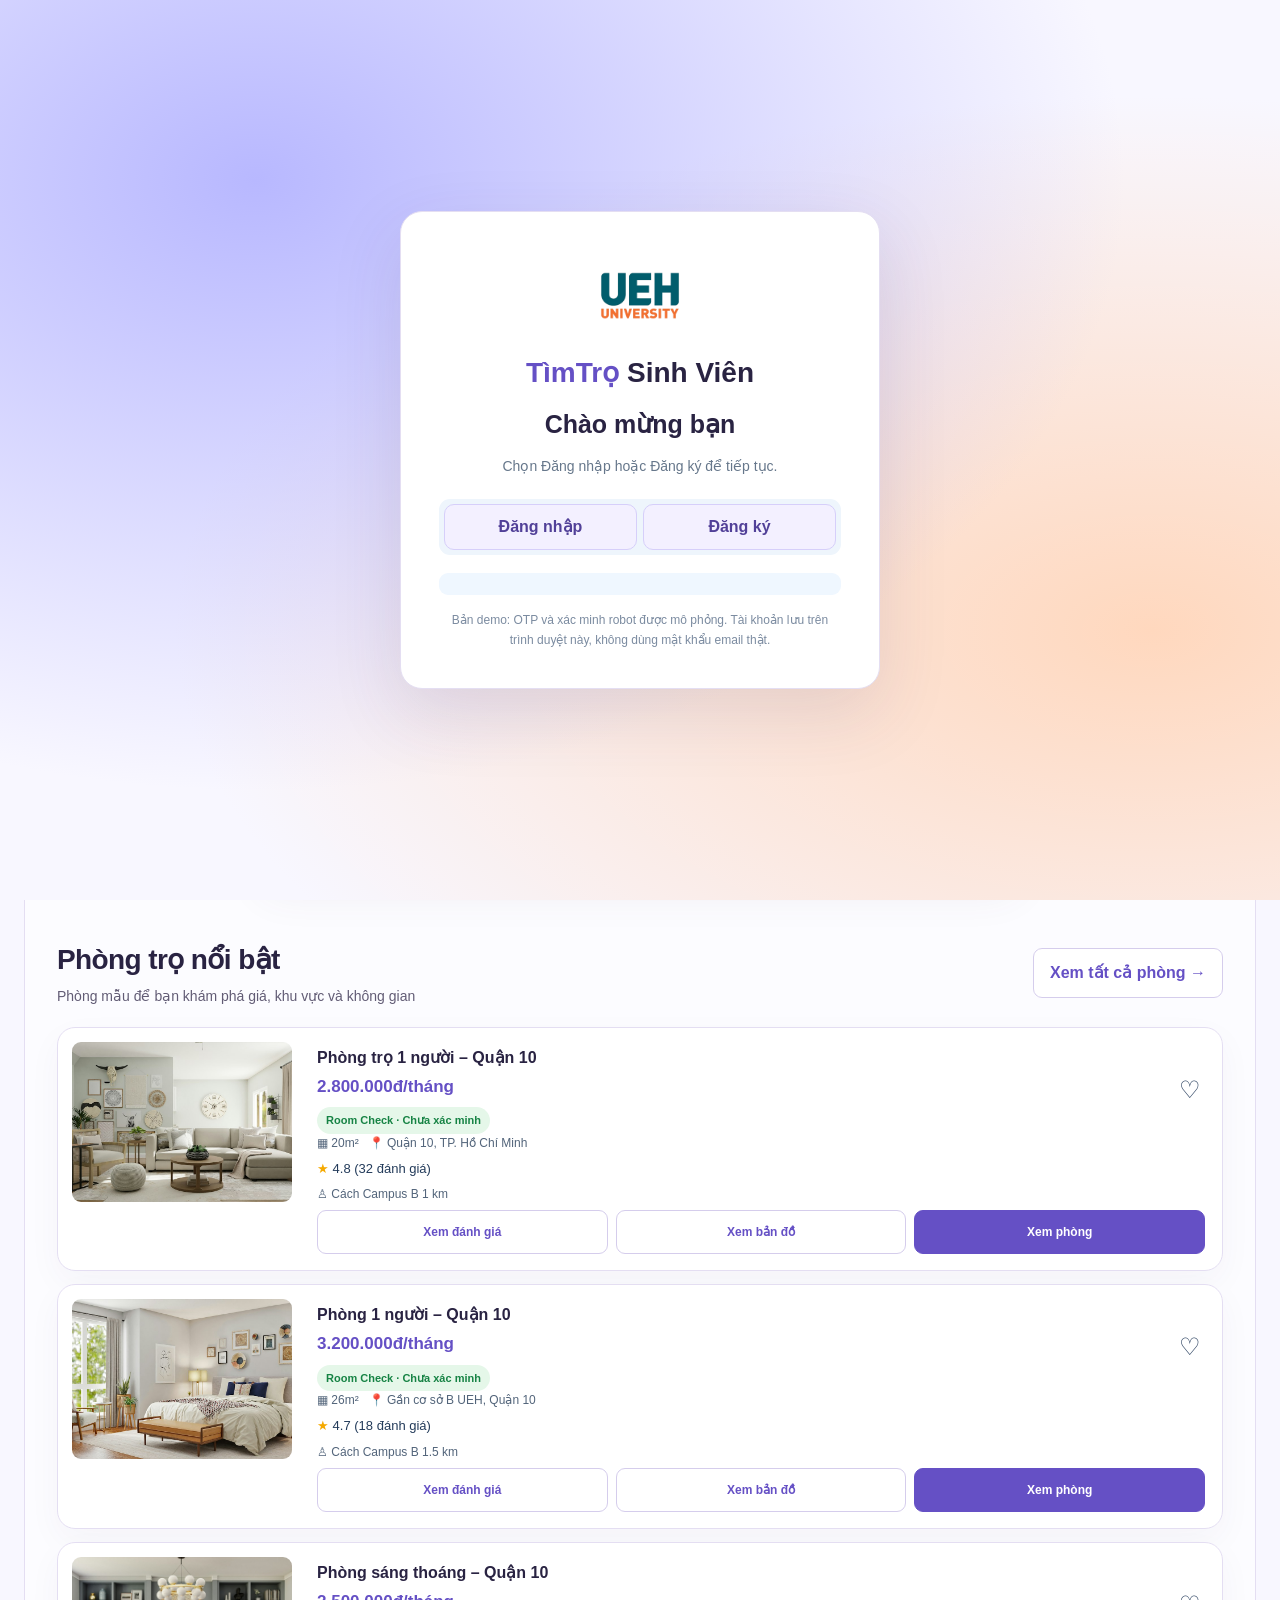
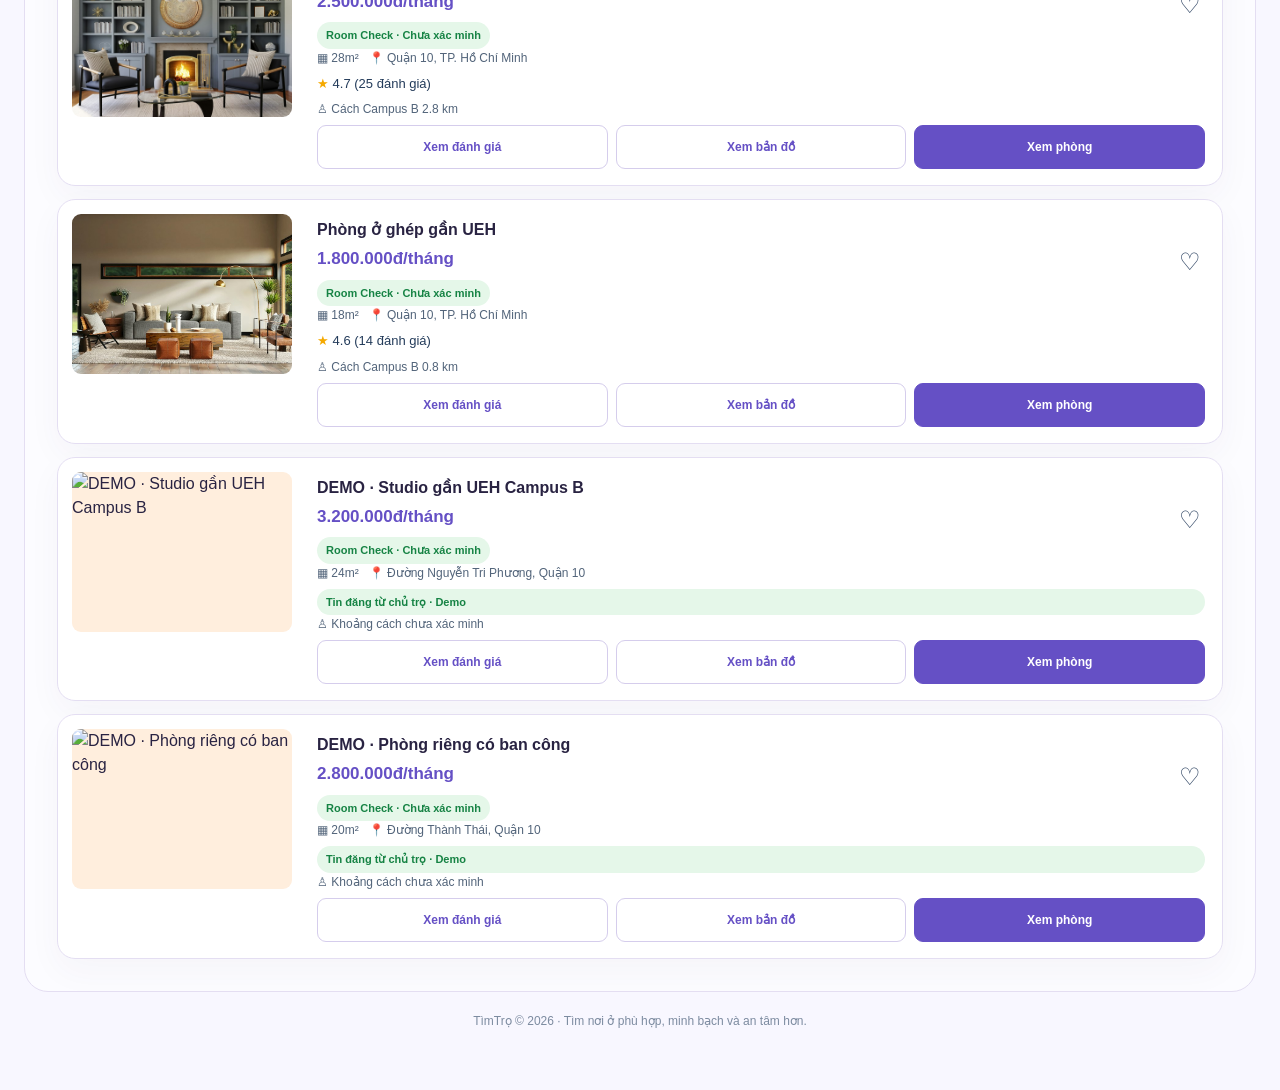
==== commit 17a3f138: "Reorganize account settings and room discovery" ====
--- a/index.html
+++ b/index.html
@@ -183,6 +183,7 @@
 </style>
 <link rel="stylesheet" href="timtro_website/assets/aurora.css">
 <link rel="stylesheet" href="timtro_website/assets/auth-demo.css">
+<link rel="stylesheet" href="timtro_website/assets/navigation-settings.css">
 </head>
 <body>
 
@@ -260,7 +261,7 @@
   <span class="brand-text">TìmTrọ <small class="brand-sub">UEH</small></span>
 </div>
   <nav class="nav" aria-label="Điều hướng">
-    <button class="active" data-page="home">Trang chủ</button><button data-page="search">Tìm phòng</button><button data-page="roommates">Tìm bạn cùng phòng</button><button data-page="roommates" data-open-messages="true">Tin nhắn</button><button data-page="favorites">Yêu thích</button><button data-page="notifications">Thông báo</button><button data-page="account">Tài khoản</button><button class="avatar" data-page="account" aria-label="Tài khoản">●</button>
+    <button class="active" data-page="home">Trang chủ</button><button data-page="search">Tìm phòng</button><button data-page="roommates">Tìm bạn cùng phòng</button><button data-page="roommates" data-open-messages="true">Tin nhắn</button><button data-page="favorites">Yêu thích</button><button data-page="notifications">Thông báo</button><button class="avatar nav-icon" data-page="account" aria-label="Tài khoản" title="Tài khoản"><svg viewBox="0 0 24 24" aria-hidden="true"><circle cx="12" cy="8" r="4"/><path d="M4 21v-2a8 8 0 0 1 16 0v2"/></svg></button><button class="nav-icon" data-page="settings" aria-label="Cài đặt" title="Cài đặt"><svg viewBox="0 0 24 24" aria-hidden="true"><circle cx="12" cy="12" r="3"/><path d="m9 3 6 0 1 3 3 1 2 5-2 5-3 1-1 3H9l-1-3-3-1-2-5 2-5 3-1Z"/></svg></button>
     <button class="host-nav-only" data-page="host">Quản lý tin đăng</button>
     <button id="switchRole" class="role-switch host-nav-only">Đổi vai trò</button>
   </nav>
@@ -269,7 +270,7 @@
 <section id="homePage">
   <div class="hero"><div class="hero-copy"><h1>Một nơi ở tốt.<br>Một khởi đầu mới.</h1><p>Tìm phòng gần UEH, chia sẻ chi phí và gặp những người bạn cùng nhịp sống. Bắt đầu cuộc sống sinh viên theo cách của bạn.</p><div class="trust-row"><span><b>🛡️</b> An toàn</span><span><b>🤝</b> Minh bạch</span><span><b>🎓</b> Dành riêng cho sinh viên</span></div></div></div>
   <div class="search-card">
-    <label class="field-label">Loại phòng</label>
+    <label class="field-label">Bạn muốn tìm gì?</label>
     <div class="room-types"><button class="type-option" data-type="shared">♧　Ở ghép</button><button class="type-option selected" data-type="single">◉　Phòng đơn</button></div>
     <div class="fields">
       <div class="field">
@@ -298,7 +299,7 @@
         </select>
       </div>
     </div>
-    <div class="fields three"><div class="field"><label class="field-label">₫ Giá thuê (triệu/tháng)</label><select id="minPrice"><option value="2">Từ 2 triệu</option><option value="0">Từ 0 triệu</option><option value="3">Từ 3 triệu</option></select></div><div class="field"><label class="field-label">Đến</label><select id="maxPrice"><option value="3.5">Đến 3.5 triệu</option><option value="2.5">Đến 2.5 triệu</option><option value="5">Đến 5 triệu</option></select></div><div class="field"><label class="field-label">Khoảng cách đến campus</label><select id="distance"><option value="3">≤ 3 km</option><option value="1">≤ 1 km</option><option value="5">≤ 5 km</option></select></div></div>
+    <div class="fields three"><div class="field"><label class="field-label" for="minPrice">Giá thuê từ (đ/tháng)</label><input id="minPrice" type="number" min="0" max="20000000" step="50000" value="0"></div><div class="field"><label class="field-label" for="maxPrice">Giá thuê đến (đ/tháng)</label><input id="maxPrice" type="number" min="0" max="20000000" step="50000" value="20000000"></div><div class="field"><label class="field-label" for="distance">Cách campus tối đa (km)</label><input id="distance" type="number" min="0" max="10" step="0.1" value="10"></div></div><label class="check-row"><input id="finderRoomCheck" type="checkbox"> Chỉ xem phòng đã Room Check</label><p id="finderFilterError" class="privacy-note" role="status"></p>
     <button class="primary full" id="searchBtn">⌕　Tìm phòng</button>
   </div>
   <div class="content"><div class="section-head"><div><h2>Phòng trọ nổi bật</h2><div class="muted">Phòng mẫu để bạn khám phá giá, khu vực và không gian</div></div><button class="secondary" data-page="search">Xem tất cả phòng →</button></div><div id="featuredRooms" class="room-list"></div></div>
@@ -330,7 +331,7 @@
 </section>
 <section id="contactPage" class="content hidden">
  <button class="back" data-page="detail">←　Quay lại phòng</button>
- <div class="panel contact-card"><h2>Liên hệ chủ trọ</h2><p id="contactRoomTitle"></p><div id="contactLandlord" class="landlord-card"></div></div>
+ <div class="panel contact-card"><h2>Liên hệ chủ trọ</h2><p id="contactRoomTitle"></p><div id="contactLandlord" class="landlord-card"></div><form id="ownerMessageForm"><label class="field-label" for="ownerMessage">Gửi tin nhắn</label><textarea id="ownerMessage" required maxlength="200"></textarea><p id="ownerMessageCount" class="small-label">0/200</p><button class="primary full" type="submit">Gửi tin nhắn</button><p id="ownerMessageStatus" role="status" class="privacy-note"></p><p class="privacy-note">Lời nhắn hiện lưu cục bộ; liên hệ chủ trọ trực tiếp qua số điện thoại hoặc Zalo được cung cấp.</p></form></div>
 </section>
 
 
@@ -339,48 +340,7 @@
  <div class="roommate-hero"><h2>Phòng đã có bạn.<br>Chỉ còn thiếu bạn thôi.</h2><p>Tìm một chỗ trống trong phòng đang có người ở. Chọn ngân sách và nếp sinh hoạt phù hợp, rồi trò chuyện trực tiếp với người đăng.</p><div class="stat-strip"><span>Phòng 2 / 3 / 4 người</span><span>Chi phí tính theo người</span><span>Quan tâm → mở chat</span></div></div>
  <div class="roommate-layout">
   <aside class="panel needs-panel">
-   <form id="roommateProfileForm">
-    <details open><summary>Hồ sơ của tôi</summary><div class="roommate-form">
-     <div><label for="rpName">Tên hiển thị *</label><input id="rpName" required maxlength="40" placeholder="Tên bạn muốn mọi người thấy"></div>
-     <div><label for="rpCampus">Cơ sở học</label><select id="rpCampus"><option>UEH - Campus B</option><option>UEH - Campus A</option><option>UEH - Nguyễn Tri Phương</option><option>UEH - Nam Sài Gòn</option></select></div>
-     <div><label for="rpGender">Giới tính</label><select id="rpGender"><option value="Any">Không muốn nêu</option><option value="Female">Nữ</option><option value="Male">Nam</option><option value="Other">Khác</option></select></div>
-     <div><label for="rpStudy">Năm học</label><select id="rpStudy"><option>Năm 1</option><option>Năm 2</option><option>Năm 3</option><option>Năm 4+</option></select></div>
-     <div><label for="rpAge">Tuổi</label><input id="rpAge" type="number" min="16" max="100" placeholder="Không bắt buộc"></div>
-     <div><label for="rpMajor">Ngành học</label><input id="rpMajor" maxlength="80" placeholder="Không bắt buộc"></div>
-     <div><label for="rpHometown">Quê quán</label><input id="rpHometown" maxlength="80" placeholder="Không bắt buộc"></div>
-     <div><label for="rpHobbies">Sở thích</label><input id="rpHobbies" maxlength="160" placeholder="Không bắt buộc"></div>
-     <div><label for="rpCooking">Thói quen nấu ăn</label><select id="rpCooking"><option value="">Không chia sẻ</option><option value="often">Thường nấu</option><option value="sometimes">Thỉnh thoảng</option><option value="rarely">Ít nấu</option></select></div>
-     <div><label for="rpIntro">Giới thiệu bản thân</label><textarea id="rpIntro" maxlength="500" placeholder="Một chút về bạn và điều bạn mong đợi ở người ở chung…"></textarea></div>
-    </div></details>
-    <details><summary>Nhu cầu ở ghép</summary><div class="roommate-form" id="needsQuestions">
-     <p class="question-count">Trả lời để so sánh nhu cầu với từng phòng. Bạn có thể chọn “Linh hoạt”.</p>
-     <div><label for="rpArea">Khu vực muốn ở</label><input id="rpArea" maxlength="100" placeholder="Ví dụ: Quận 10"></div>
-     <div><label for="rpBudgetMin">Ngân sách thấp nhất / người</label><select id="rpBudgetMin"><option value="1000000">1 triệu</option><option value="1500000">1,5 triệu</option><option value="2000000" selected>2 triệu</option><option value="2500000">2,5 triệu</option></select></div>
-     <div><label for="rpBudgetMax">Ngân sách cao nhất / người</label><select id="rpBudgetMax"><option value="1500000">1,5 triệu</option><option value="2000000">2 triệu</option><option value="2500000">2,5 triệu</option><option value="3000000" selected>3 triệu</option><option value="4000000">4 triệu</option><option value="5000000">5 triệu</option></select></div>
-     <div><label for="rpCapacity">Tổng số người trong phòng</label><select id="rpCapacity" data-need="capacity"><option value="Any">Linh hoạt</option><option value="2">2 người</option><option value="3">3 người</option><option value="4">4 người</option></select></div>
-     <div><label for="rpMoveDate">Ngày muốn chuyển vào</label><input id="rpMoveDate" type="date" data-need="moveDate"></div>
-     <div><label for="rpSleep">Giờ đi ngủ</label><select id="rpSleep" data-need="sleep"><option value="Any">Linh hoạt</option><option value="early">Trước 23 giờ</option><option value="late">Sau 23 giờ</option></select></div>
-     <div><label for="rpQuiet">Không gian sinh hoạt</label><select id="rpQuiet" data-need="quiet"><option value="Any">Linh hoạt</option><option value="quiet">Ưu tiên yên tĩnh</option><option value="social">Thích giao lưu</option></select></div>
-     <div><label for="rpCleaning">Lịch dọn dẹp</label><select id="rpCleaning" data-need="cleaning"><option value="Any">Linh hoạt</option><option value="daily">Gọn gàng mỗi ngày</option><option value="weekly">Phân công theo tuần</option></select></div>
-     <div><label for="rpSmoking">Hút thuốc trong phòng</label><select id="rpSmoking" data-need="smoking"><option value="Any">Linh hoạt</option><option value="no">Không chấp nhận</option><option value="outside">Chỉ hút bên ngoài</option></select></div>
-     <div><label for="rpPets">Thú cưng</label><select id="rpPets" data-need="pets"><option value="Any">Linh hoạt</option><option value="no">Không nuôi thú cưng</option><option value="yes">Có thể nuôi</option></select></div>
-     <div><label for="rpGuests">Khách tới chơi</label><select id="rpGuests" data-need="guests"><option value="Any">Linh hoạt</option><option value="notice">Báo trước cho bạn ở cùng</option><option value="limited">Hạn chế khách / không ở qua đêm</option></select></div>
-     <div><label for="rpCosts">Cách chia chi phí</label><select id="rpCosts" data-need="costs"><option value="Any">Linh hoạt</option><option value="equal">Chia đều, ghi chép hàng tháng</option><option value="usage">Theo mức sử dụng</option></select></div>
-    </div></details>
-    <details><summary>Quyền riêng tư</summary><div class="roommate-form">
-     <p class="privacy-note">Thông tin liên hệ chỉ hiện khi bạn chủ động cho phép.</p>
-     <div><label for="rpPhone">Số điện thoại</label><input id="rpPhone" type="password" inputmode="tel" maxlength="25" autocomplete="off"></div>
-     <div><label for="rpZalo">Zalo / liên hệ khác</label><input id="rpZalo" type="password" maxlength="80" autocomplete="off"></div>
-     <button class="secondary" type="button" id="togglePrivateInputs" aria-pressed="false">Hiện thông tin đang nhập</button>
-     <p class="privacy-note">Số điện thoại và Zalo chỉ mình bạn xem; hãy chia sẻ qua chat nếu muốn.</p>
-     <label class="check-row"><input id="rpShowStudy" type="checkbox" checked> Hiện cơ sở và năm học</label>
-     <label class="check-row"><input id="rpShowOptional" type="checkbox"> Hiện tuổi, ngành, quê quán và sở thích</label>
-     <label class="check-row"><input id="rpShowNeeds" type="checkbox" checked> Hiện câu trả lời nhu cầu</label>
-     <label class="check-row"><input id="rpHideProfile" type="checkbox"> Ẩn hồ sơ của tôi</label>
-     <button class="secondary" type="button" id="previewMyProfile">Xem hồ sơ người khác sẽ thấy</button>
-    </div></details>
-    <button class="primary full" type="submit" id="saveRoommateProfile" style="margin-top:18px">Lưu hồ sơ & nhu cầu</button>
-   </form>
+
    <details class="roommate-publish"><summary>Bạn có phòng và cần tìm người ở chung? Đăng bài</summary><p class="small-label">Bài đăng sẽ hiển thị cho các tài khoản sinh viên UEH khác.</p><form id="slotListingForm" class="roommate-form"><input id="slotEditId" type="hidden">
     <div><label for="slotTitle">Tiêu đề *</label><input id="slotTitle" required minlength="5" maxlength="90" placeholder="Phòng gần UEH cần thêm 1 bạn"></div>
     <div><label for="slotArea">Khu vực *</label><input id="slotArea" required maxlength="100" placeholder="Quận 10"></div>
@@ -424,7 +384,7 @@
     <div><label for="rfSmoking" class="small-label">Hút thuốc</label><select id="rfSmoking"><option value="Any">Linh hoạt</option><option value="no">Không hút trong phòng</option><option value="outside">Chỉ bên ngoài</option></select></div>
     <div><label for="rfPets" class="small-label">Thú cưng</label><select id="rfPets"><option value="Any">Linh hoạt</option><option value="no">Không nuôi</option><option value="yes">Có thể nuôi</option></select></div>
     </div></details>
-    <button class="secondary" type="button" id="resetRoommateFilters">Đặt lại bộ lọc</button>
+    <button class="primary" type="button" id="searchRoommateFilters">Tìm kiếm</button><button class="secondary" type="button" id="resetRoommateFilters">Đặt lại bộ lọc</button>
     <label class="check-row" style="grid-column:span 2"><input type="checkbox" id="onlySavedSlots"> Chỉ xem phòng đã lưu</label>
    </div>
    <div class="section-head roommate-results-toolbar"><div><h2>Chỗ trống dành cho bạn</h2><div class="muted" id="roommateResultsCount" role="status"></div></div><button class="secondary" type="button" id="refreshRoommates">Làm mới</button></div>
@@ -464,7 +424,7 @@
 <section id="favoritesPage" class="content hidden"><div class="section-head"><div><h2>Phòng yêu thích</h2><div class="muted">Những phòng bạn đã lưu sẽ xuất hiện ở đây.</div></div></div><div id="favoriteRooms" class="room-list"></div></section>
 <section id="notificationsPage" class="content hidden"><h2>Thông báo</h2><div class="panel"><p>🔔 Chào mừng bạn đến với TìmTrọ!</p><p class="muted">Thông báo về phòng mới, tin nhắn và trạng thái xác thực sẽ xuất hiện ở đây.</p></div></section>
 <section id="accountPage" class="content hidden">
- <div class="section-head"><div><h2>Hồ sơ của tôi</h2><div class="muted">Cập nhật thông tin hiển thị trên TìmTrọ.</div></div><div style="display:flex;gap:8px;flex-wrap:wrap"><button class="secondary" type="button" data-page="roommates">Hồ sơ tìm bạn cùng phòng →</button><button class="secondary" type="button" id="logoutBtn">Đăng xuất</button><button class="secondary" type="button" data-page="host">Quản lý phòng demo</button></div></div>
+ <div class="section-head"><div><h2>Hồ sơ của tôi</h2><div class="muted">Cập nhật thông tin hiển thị trên TìmTrọ.</div></div><div style="display:flex;gap:8px;flex-wrap:wrap"><button class="secondary" type="button" id="logoutBtn">Đăng xuất</button></div></div>
  <div class="profile-settings-layout">
   <div class="panel profile-photo-panel">
    <img class="profile-large-avatar" id="accountPfp" src="data:image/svg+xml,%3Csvg xmlns='http://www.w3.org/2000/svg' viewBox='0 0 100 100'%3E%3Crect width='100' height='100' rx='50' fill='%23e4effb'/%3E%3Ctext x='50' y='65' text-anchor='middle' font-size='50'%3E👤%3C/text%3E%3C/svg%3E" alt="Ảnh đại diện">
@@ -472,10 +432,39 @@
    <button class="secondary" type="button" id="choosePfp">＋ Thêm ảnh</button><input type="file" id="pfpFile" accept="image/png,image/jpeg,image/webp,image/gif" hidden>
    <p class="small-label">Ảnh được lưu trên tài khoản của bạn và hiển thị trong cuộc trò chuyện.</p>
   </div>
-  <form id="accountProfileForm" class="panel account-profile-form">
-   <h3>Thông tin cá nhân</h3>
-   <div class="fields">
-    <div class="field"><label class="field-label" for="profileDisplayName">Tên hiển thị</label><input id="profileDisplayName" maxlength="40" placeholder="Tên bạn muốn mọi người thấy" required></div>
+  <form id="accountProfileForm" class="panel account-profile-form">   <div id="accountRoommateDetails">
+    <details open><summary>Hồ sơ của tôi</summary><div class="roommate-form">
+     <div><label for="rpName">Tên hiển thị *</label><input id="rpName" required maxlength="40" placeholder="Tên bạn muốn mọi người thấy"></div>
+     <div><label for="rpCampus">Cơ sở học</label><select id="rpCampus"><option>UEH - Campus B</option><option>UEH - Campus A</option><option>UEH - Nguyễn Tri Phương</option><option>UEH - Nam Sài Gòn</option></select></div>
+     <div><label for="rpGender">Giới tính</label><select id="rpGender"><option value="Any">Không muốn nêu</option><option value="Female">Nữ</option><option value="Male">Nam</option><option value="Other">Khác</option></select></div>
+     <div><label for="rpStudy">Năm học</label><select id="rpStudy"><option>Năm 1</option><option>Năm 2</option><option>Năm 3</option><option>Năm 4+</option></select></div>
+     <div><label for="rpAge">Tuổi</label><input id="rpAge" type="number" min="16" max="100" placeholder="Không bắt buộc"></div>
+     <div><label for="rpMajor">Ngành học</label><input id="rpMajor" maxlength="80" placeholder="Không bắt buộc"></div>
+     <div><label for="rpHometown">Quê quán</label><input id="rpHometown" maxlength="80" placeholder="Không bắt buộc"></div>
+     <div><label for="rpHobbies">Sở thích</label><input id="rpHobbies" maxlength="160" placeholder="Không bắt buộc"></div>
+     <div><label for="rpCooking">Thói quen nấu ăn</label><select id="rpCooking"><option value="">Không chia sẻ</option><option value="often">Thường nấu</option><option value="sometimes">Thỉnh thoảng</option><option value="rarely">Ít nấu</option></select></div>
+     <div><label for="rpIntro">Giới thiệu bản thân</label><textarea id="rpIntro" maxlength="500" placeholder="Một chút về bạn và điều bạn mong đợi ở người ở chung…"></textarea></div>
+    </div></details>
+    <details><summary>Nhu cầu ở ghép</summary><div class="roommate-form" id="needsQuestions">
+     <p class="question-count">Trả lời để so sánh nhu cầu với từng phòng. Bạn có thể chọn “Linh hoạt”.</p>
+     <div><label for="rpArea">Khu vực muốn ở</label><input id="rpArea" maxlength="100" placeholder="Ví dụ: Quận 10"></div>
+     <div><label for="rpBudgetMin">Ngân sách thấp nhất / người</label><select id="rpBudgetMin"><option value="1000000">1 triệu</option><option value="1500000">1,5 triệu</option><option value="2000000" selected>2 triệu</option><option value="2500000">2,5 triệu</option></select></div>
+     <div><label for="rpBudgetMax">Ngân sách cao nhất / người</label><select id="rpBudgetMax"><option value="1500000">1,5 triệu</option><option value="2000000">2 triệu</option><option value="2500000">2,5 triệu</option><option value="3000000" selected>3 triệu</option><option value="4000000">4 triệu</option><option value="5000000">5 triệu</option></select></div>
+     <div><label for="rpCapacity">Tổng số người trong phòng</label><select id="rpCapacity" data-need="capacity"><option value="Any">Linh hoạt</option><option value="2">2 người</option><option value="3">3 người</option><option value="4">4 người</option></select></div>
+     <div><label for="rpMoveDate">Ngày muốn chuyển vào</label><input id="rpMoveDate" type="date" data-need="moveDate"></div>
+     <div><label for="rpSleep">Giờ đi ngủ</label><select id="rpSleep" data-need="sleep"><option value="Any">Linh hoạt</option><option value="early">Trước 23 giờ</option><option value="late">Sau 23 giờ</option></select></div>
+     <div><label for="rpQuiet">Không gian sinh hoạt</label><select id="rpQuiet" data-need="quiet"><option value="Any">Linh hoạt</option><option value="quiet">Ưu tiên yên tĩnh</option><option value="social">Thích giao lưu</option></select></div>
+     <div><label for="rpCleaning">Lịch dọn dẹp</label><select id="rpCleaning" data-need="cleaning"><option value="Any">Linh hoạt</option><option value="daily">Gọn gàng mỗi ngày</option><option value="weekly">Phân công theo tuần</option></select></div>
+     <div><label for="rpSmoking">Hút thuốc trong phòng</label><select id="rpSmoking" data-need="smoking"><option value="Any">Linh hoạt</option><option value="no">Không chấp nhận</option><option value="outside">Chỉ hút bên ngoài</option></select></div>
+     <div><label for="rpPets">Thú cưng</label><select id="rpPets" data-need="pets"><option value="Any">Linh hoạt</option><option value="no">Không nuôi thú cưng</option><option value="yes">Có thể nuôi</option></select></div>
+     <div><label for="rpGuests">Khách tới chơi</label><select id="rpGuests" data-need="guests"><option value="Any">Linh hoạt</option><option value="notice">Báo trước cho bạn ở cùng</option><option value="limited">Hạn chế khách / không ở qua đêm</option></select></div>
+     <div><label for="rpCosts">Cách chia chi phí</label><select id="rpCosts" data-need="costs"><option value="Any">Linh hoạt</option><option value="equal">Chia đều, ghi chép hàng tháng</option><option value="usage">Theo mức sử dụng</option></select></div>
+    </div></details>
+
+
+   </div>
+   <div class="fields hidden" aria-hidden="true">
+    <div class="field"><label class="field-label" for="profileDisplayName">Tên hiển thị</label><input id="profileDisplayName" maxlength="40" placeholder="Tên bạn muốn mọi người thấy"></div>
     <div class="field"><label class="field-label" for="profileCampus">Trường / cơ sở</label><select id="profileCampus"><option>UEH - Campus B</option><option>UEH - Campus A</option><option>UEH - Nguyễn Tri Phương</option><option>Trường khác tại TP.HCM</option></select></div>
     <div class="field"><label class="field-label" for="profileStudy">Năm học</label><select id="profileStudy"><option>Năm 1</option><option>Năm 2</option><option>Năm 3</option><option>Năm 4+</option><option>Đã tốt nghiệp / đi làm</option></select></div>
     <div class="field"><label class="field-label" for="profilePhone">Số điện thoại (không bắt buộc)</label><input id="profilePhone" type="tel" maxlength="25" placeholder="Số điện thoại của bạn"></div>
@@ -483,12 +472,23 @@
     <div class="field"><span class="field-label">Quyền riêng tư liên hệ</span><p class="muted">Chỉ mình tôi; chia sẻ qua chat khi cần.</p></div>
     <div class="field wide"><label class="field-label" for="profileBio">Giới thiệu ngắn</label><textarea id="profileBio" maxlength="500" placeholder="Một chút về bạn, sở thích và phong cách sống…" style="width:100%;min-height:100px;padding:12px;border:1px solid var(--line);border-radius:10px"></textarea></div>
    </div>
-   <div class="profile-form-actions"><button type="submit" class="primary" id="saveAccount">Lưu hồ sơ</button><button type="button" class="secondary" id="editRoommateProfile">Chỉnh hồ sơ tìm bạn cùng phòng</button></div>
+   <div class="profile-form-actions"><button type="submit" class="primary" id="saveAccount">Lưu hồ sơ</button><button type="button" class="secondary" id="editRoommateProfile">Về đầu hồ sơ</button></div>
    <p class="privacy-note">Thông tin liên hệ được đặt riêng tư theo mặc định. Chỉ chia sẻ số điện thoại hoặc Zalo nếu bạn chủ động đổi tùy chọn này.</p>
   </form>
  </div>
 </section>
-</main>
+<section id="settingsPage" class="content hidden"><div class="section-head"><div><h2>Cài đặt</h2><p class="muted">Quản lý quyền hiển thị của tài khoản.</p></div><button class="secondary" data-page="account">Quay lại tài khoản</button></div><form id="privacySettingsForm" class="panel">    <details open><summary>Quyền riêng tư</summary><div class="roommate-form">
+     <p class="privacy-note">Thông tin liên hệ chỉ hiện khi bạn chủ động cho phép.</p>
+     <div><label for="rpPhone">Số điện thoại</label><input id="rpPhone" type="password" inputmode="tel" maxlength="25" autocomplete="off"></div>
+     <div><label for="rpZalo">Zalo / liên hệ khác</label><input id="rpZalo" type="password" maxlength="80" autocomplete="off"></div>
+     <button class="secondary" type="button" id="togglePrivateInputs" aria-pressed="false">Hiện thông tin đang nhập</button>
+     <p class="privacy-note">Số điện thoại và Zalo chỉ mình bạn xem; hãy chia sẻ qua chat nếu muốn.</p>
+     <label class="check-row"><input id="rpShowStudy" type="checkbox" checked> Hiện cơ sở và năm học</label>
+     <label class="check-row"><input id="rpShowOptional" type="checkbox"> Hiện tuổi, ngành, quê quán và sở thích</label>
+     <label class="check-row"><input id="rpShowNeeds" type="checkbox" checked> Hiện câu trả lời nhu cầu</label>
+     <label class="check-row"><input id="rpHideProfile" type="checkbox"> Ẩn hồ sơ của tôi</label>
+     <button class="secondary" type="button" id="previewMyProfile">Xem hồ sơ người khác sẽ thấy</button>
+    </div></details><button type="submit" class="primary">Lưu quyền riêng tư</button></form></section></main>
 <footer>TìmTrọ © 2026 · Tìm nơi ở phù hợp, minh bạch và an tâm hơn.</footer>
 </div>
 <div class="dialog-backdrop hidden" id="slotDialog" role="dialog" aria-modal="true" aria-labelledby="slotDialogTitle"><div class="dialog-card"><div class="dialog-heading"><h2 id="slotDialogTitle">Chi tiết phòng</h2><button type="button" class="dialog-close" id="closeSlotDialog" aria-label="Đóng chi tiết phòng">×</button></div><div id="slotDialogBody"></div></div></div>
@@ -524,16 +524,19 @@
   } catch(e){ return []; }
 }
 function allFinderRooms(){return [...rooms,...getPublishedHostRooms()]}
-function roomCard(r){r={...r,...Object.fromEntries(['id','title','address','photo'].map(k=>[k,hostEscape(r[k])]))};return `<article class="room-card" data-room="${r.id}"><img class="room-image" src="${r.photo}" alt="${r.title}"><div class="room-info"><div class="room-title-row"><div><h3 class="room-title">${r.title}</h3><div class="price">${money(r.rent)}/tháng</div></div><button class="heart ${saved.has(String(r.id))?'saved':''}" data-save="${r.id}" aria-label="Lưu yêu thích">${saved.has(String(r.id))?'♥':'♡'}</button></div><div class="meta"><span>▦ ${r.area}m²</span><span>📍 ${r.address||'Địa chỉ chưa có'}</span></div>${r.isHostListing?'<div class="verified-pill">Tin đăng từ chủ trọ · Demo</div>':`<div class="rating"><span class="star">★</span> ${r.rating} (${r.reviews} đánh giá)</div>`}<div class="meta">♙ ${r.isHostListing?'Khoảng cách chưa xác minh':`Cách Campus B ${r.distance} km`} </div><div class="room-actions"><button class="secondary" data-go="reviews" data-id="${r.id}">Xem đánh giá</button><button class="secondary" data-map="${r.id}">Xem bản đồ</button><button class="primary" data-detail="${r.id}">Xem phòng</button></div></div></article>`}
+function roomCard(r){r={...r,...Object.fromEntries(['id','title','address','photo'].map(k=>[k,hostEscape(r[k])]))};return `<article class="room-card" data-room="${r.id}"><img class="room-image" src="${r.photo}" alt="${r.title}"><div class="room-info"><div class="room-title-row"><div><h3 class="room-title">${r.title}</h3><div class="price">${money(r.rent)}/tháng</div><span class="verified-pill">${r.room_check_verified===true?'Room Check · Đã xác minh':'Room Check · Chưa xác minh'}</span></div><button class="heart ${saved.has(String(r.id))?'saved':''}" data-save="${r.id}" aria-label="Lưu yêu thích">${saved.has(String(r.id))?'♥':'♡'}</button></div><div class="meta"><span>▦ ${r.area}m²</span><span>📍 ${r.address||'Địa chỉ chưa có'}</span></div>${r.isHostListing?'<div class="verified-pill">Tin đăng từ chủ trọ · Demo</div>':`<div class="rating"><span class="star">★</span> ${r.rating} (${r.reviews} đánh giá)</div>`}<div class="meta">♙ ${r.isHostListing?'Khoảng cách chưa xác minh':`Cách Campus B ${r.distance} km`} </div><div class="room-actions"><button class="secondary" data-go="reviews" data-id="${r.id}">Xem đánh giá</button><button class="secondary" data-map="${r.id}">Xem bản đồ</button><button class="primary" data-detail="${r.id}">Xem phòng</button></div></div></article>`}
 function renderCards(target,list){$(target).innerHTML=list.length?list.map(roomCard).join(''):'<div class="empty">Chưa có phòng phù hợp. Hãy điều chỉnh bộ lọc hoặc lưu phòng từ danh sách.</div>'}
-function showPage(page){if(!currentUser||!validUehEmail(currentUser.email)||!currentUser.email_confirmed_at){showAuth();return;}if(page==='account')loadAccountProfile();$$('main > section').forEach(s=>s.classList.add('hidden'));const el=$('#'+page+'Page');if(el)el.classList.remove('hidden');$$('.nav button').forEach(b=>b.classList.toggle('active',b.dataset.page===page));if(page==='favorites')renderCards('#favoriteRooms',allFinderRooms().filter(r=>saved.has(String(r.id))));if(page==='search')renderSearch();if(page==='roommates')loadRoommateData();window.scrollTo({top:0,behavior:'smooth'})}
+function showPage(page){if(!currentUser||!validUehEmail(currentUser.email)||!currentUser.email_confirmed_at){showAuth();return;}if(page==='account'||page==='settings')loadAccountProfile();$$('main > section').forEach(s=>s.classList.add('hidden'));const el=$('#'+page+'Page');if(el)el.classList.remove('hidden');$$('.nav button').forEach(b=>b.classList.toggle('active',b.dataset.page===page));if(page==='favorites')renderCards('#favoriteRooms',allFinderRooms().filter(r=>saved.has(String(r.id))));if(page==='search')renderSearch();if(page==='roommates')loadRoommateData();window.scrollTo({top:0,behavior:'smooth'})}
 function openRoom(id){currentRoom=allFinderRooms().find(r=>String(r.id)===String(id))||rooms[0];$('#detailTitle').textContent=currentRoom.title;$('#detailPrice').textContent=money(currentRoom.rent)+'/tháng';$('#detailAddress').textContent=currentRoom.address;$('#verifyAddress').textContent=currentRoom.address;$('#rentCost').textContent=money(currentRoom.rent);const total=currentRoom.rent+(Number(currentRoom.utilities)||400000);$('#totalCost').textContent=money(total);if(currentRoom.isHostListing){const d=$('.amenities');if(d){const p=document.getElementById('hostRoomDescription');if(p)p.remove();const desc=document.createElement('p');desc.id='hostRoomDescription';desc.textContent=currentRoom.description||'Chủ trọ chưa thêm mô tả.';desc.style.cssText='line-height:1.6;margin-top:12px';d.appendChild(desc)}}$('#mainGallery').src=currentRoom.photo;$('#thumbs').innerHTML=[currentRoom.photo,...(currentRoom.isHostListing?[]:photos.filter(p=>p!==currentRoom.photo))].map(p=>`<img src="${hostEscape(p)}" alt="Ảnh phòng" data-photo="${hostEscape(p)}">`).join('');showPage('detail')}
 function renderSearch(){
-  const min=Number($('#minPrice').value||0)*1000000,max=Number($('#maxPrice').value||3.5)*1000000,dist=Number($('#distance').value||3);
+  const min=Number($('#minPrice').value),max=Number($('#maxPrice').value),dist=Number($('#distance').value);
+  const invalid=['minPrice','maxPrice','distance'].some(id=>!$('#'+id).value||!$('#'+id).checkValidity())||min>max;
+  $('#finderFilterError').textContent=invalid?'Nhập khoảng giá 0–20.000.000đ và khoảng cách 0–10 km hợp lệ.':'';
+  if(invalid){$('#roomResults').innerHTML='<div class="empty">Khoảng tìm kiếm chưa hợp lệ.</div>';$('#resultCount').textContent='Vui lòng chỉnh lại bộ lọc.';return;}
   const campusSel=$('#campus')?$('#campus').value:'all';
   const areaSel=$('#livingArea')?$('#livingArea').value:'all';
   let list=allFinderRooms().filter(r=>{
-    const matchType=r.type===typeSelected;
+    const matchType=r.type!=='shared';
     const matchPrice=r.rent>=min&&r.rent<=max;
     const matchDist=r.isHostListing||r.distance<=dist;
     let matchCampus=true;
@@ -552,7 +555,7 @@
       else if(areaSel==='q7_binhchanh') matchArea=/Quận 7|Bình Chánh|Q\.?7/i.test(r.address||'');
       else if(areaSel==='phunhuan_binhthanh') matchArea=/Phú Nhuận|Bình Thạnh/i.test(r.address||'');
     }
-    return matchType&&matchPrice&&matchDist&&(campusSel==='all'||matchCampus)&&(areaSel==='all'||matchArea);
+    return (!$('#finderRoomCheck').checked||r.room_check_verified===true)&&matchType&&matchPrice&&matchDist&&(campusSel==='all'||matchCampus)&&(areaSel==='all'||matchArea);
   });
   const sort=$('#sort').value;
   if(sort==='asc')list.sort((a,b)=>a.rent-b.rent);
@@ -568,9 +571,9 @@
 }
 function renderReviews(){const data=[{name:'Nguyễn Thị Mai',date:'05/10/2026',stars:5,tag:'room',text:'Phòng giống hình, sạch sẽ, chủ trọ nhiệt tình. Rất đáng để thuê!',avatar:'M'},{name:'Lê Minh Anh',date:'10/09/2025',stars:4,tag:'owner',text:'Vị trí thuận tiện, xung quanh có nhiều tiện ích. Nhưng mà phòng hơi nóng.',avatar:'A'},{name:'Trần Quốc Bảo',date:'05/11/2024',stars:5,tag:'info',text:'Phòng sạch, an ninh tốt, có hơi ồn vào buổi tối nhưng vẫn ổn.',avatar:'B'},{name:'Phạm Gia Linh',date:'12/08/2024',stars:5,tag:'room',text:'Ảnh khá sát thực tế, khu vực dễ tìm và gần trường.',avatar:'L'},{name:'Võ Thanh Tùng',date:'22/06/2024',stars:4,tag:'owner',text:'Chủ nhà phản hồi nhanh. Nên hỏi kỹ tiền điện nước trước khi ký.',avatar:'T'}];const filtered=data.filter(r=>reviewFilter==='all'||r.tag===reviewFilter);$('#reviewList').innerHTML=filtered.slice(0,extraReviews?5:3).map(r=>`<div class="review"><div class="review-avatar">${r.avatar}</div><div><h4>${r.name} <span class="muted" style="font-weight:400">${r.date}</span></h4><div class="star">${'★'.repeat(r.stars)}${'☆'.repeat(5-r.stars)}</div><p>${r.text}</p><span class="lightbtn" style="display:inline-block;padding:5px 9px;font-size:12px">Thông tin hữu ích</span></div></div>`).join('')||'<p class="muted">Chưa có đánh giá trong mục này.</p>'}
 document.querySelectorAll('[data-open-messages]').forEach(btn=>btn.addEventListener('click',e=>{e.preventDefault();e.stopPropagation();if(!authenticated()){showAuth();return;}showPage('roommates');$('#myConnectionsPanel').classList.remove('hidden');renderConnections();}));
-document.addEventListener('click',e=>{const page=e.target.closest('[data-page]');if(page){showPage(page.dataset.page);return}const type=e.target.closest('[data-type]');if(type){typeSelected=type.dataset.type;$$('[data-type]').forEach(b=>b.classList.toggle('selected',b===type));return}const save=e.target.closest('[data-save]');if(save){e.stopPropagation();const id=String(save.dataset.save);saved.has(id)?saved.delete(id):saved.add(id);save.classList.toggle('saved',saved.has(id));save.textContent=saved.has(id)?'♥':'♡';toast(saved.has(id)?'Đã thêm vào yêu thích':'Đã xóa khỏi yêu thích');return}const det=e.target.closest('[data-detail]');if(det){openRoom(det.dataset.detail);return}const card=e.target.closest('.room-card');if(card&&!e.target.closest('button')){openRoom(card.dataset.room);return}const rev=e.target.closest('[data-go="reviews"]');if(rev){openRoom(rev.dataset.id);showPage('reviews');return}const map=e.target.closest('[data-map]');if(map){openRoomMap(map.dataset.map);return}const photo=e.target.closest('[data-photo]');if(photo){$('#mainGallery').src=photo.dataset.photo;return}const rf=e.target.closest('[data-review-filter]');if(rf){reviewFilter=rf.dataset.reviewFilter;$$('[data-review-filter]').forEach(b=>b.classList.toggle('active',b===rf));renderReviews();return}});
+document.addEventListener('click',e=>{const page=e.target.closest('[data-page]');if(page){showPage(page.dataset.page);return}const type=e.target.closest('[data-type]');if(type){if(type.dataset.type==='shared'){showPage('roommates');return;}typeSelected='single';$$('[data-type]').forEach(b=>b.classList.toggle('selected',b===type));return}const save=e.target.closest('[data-save]');if(save){e.stopPropagation();const id=String(save.dataset.save);saved.has(id)?saved.delete(id):saved.add(id);save.classList.toggle('saved',saved.has(id));save.textContent=saved.has(id)?'♥':'♡';toast(saved.has(id)?'Đã thêm vào yêu thích':'Đã xóa khỏi yêu thích');return}const det=e.target.closest('[data-detail]');if(det){openRoom(det.dataset.detail);return}const card=e.target.closest('.room-card');if(card&&!e.target.closest('button')){openRoom(card.dataset.room);return}const rev=e.target.closest('[data-go="reviews"]');if(rev){openRoom(rev.dataset.id);showPage('reviews');return}const map=e.target.closest('[data-map]');if(map){openRoomMap(map.dataset.map);return}const photo=e.target.closest('[data-photo]');if(photo){$('#mainGallery').src=photo.dataset.photo;return}const rf=e.target.closest('[data-review-filter]');if(rf){reviewFilter=rf.dataset.reviewFilter;$$('[data-review-filter]').forEach(b=>b.classList.toggle('active',b===rf));renderReviews();return}});
 $('#searchBtn').addEventListener('click',()=>{showPage('search');renderSearch()});$('#sort').addEventListener('change',renderSearch);
-['campus','livingArea','minPrice','maxPrice','distance'].forEach(id=>$('#'+id)?.addEventListener('change',renderSearch));$('#costDetails').addEventListener('click',()=>$('#costExtra').classList.toggle('hidden'));$('#mapBtn').addEventListener('click',()=>openRoomMap());$('#moreReviews').addEventListener('click',()=>{extraReviews=!extraReviews;$('#moreReviews').textContent=extraReviews?'Thu gọn đánh giá':'Xem thêm đánh giá';renderReviews()});$('#checklistBtn').addEventListener('click',()=>$('#checklistExtra').classList.toggle('hidden'));$('#callBtn')?.addEventListener('click',()=>toast('Số điện thoại minh họa: 090 123 4567'));$('#zaloBtn')?.addEventListener('click',()=>toast('Liên kết Zalo sẽ được thêm khi có tài khoản chủ trọ thật.'));$('#message')?.addEventListener('input',()=>$('#charCount').textContent=$('#message').value.length+'/500');$('#sendMessage')?.addEventListener('click',()=>{if(!$('#message').value.trim()){toast('Vui lòng nhập lời nhắn trước.');return}toast('Tin nhắn đã được ghi nhận trong bản demo. Chưa gửi đến chủ trọ thật.')});
+['campus','livingArea','minPrice','maxPrice','distance','finderRoomCheck'].forEach(id=>$('#'+id)?.addEventListener('change',renderSearch));$('#costDetails').addEventListener('click',()=>$('#costExtra').classList.toggle('hidden'));$('#mapBtn').addEventListener('click',()=>openRoomMap());$('#moreReviews').addEventListener('click',()=>{extraReviews=!extraReviews;$('#moreReviews').textContent=extraReviews?'Thu gọn đánh giá':'Xem thêm đánh giá';renderReviews()});$('#checklistBtn').addEventListener('click',()=>$('#checklistExtra').classList.toggle('hidden'));$('#callBtn')?.addEventListener('click',()=>toast('Số điện thoại minh họa: 090 123 4567'));$('#zaloBtn')?.addEventListener('click',()=>toast('Liên kết Zalo sẽ được thêm khi có tài khoản chủ trọ thật.'));$('#message')?.addEventListener('input',()=>$('#charCount').textContent=$('#message').value.length+'/500');$('#sendMessage')?.addEventListener('click',()=>{if(!$('#message').value.trim()){toast('Vui lòng nhập lời nhắn trước.');return}toast('Tin nhắn đã được ghi nhận trong bản demo. Chưa gửi đến chủ trọ thật.')});
 const logoutBtn=$('#logoutBtn');
 if(logoutBtn)logoutBtn.addEventListener('click',async()=>{if(currentUser?.is_demo){window.demoLogout();return;}if(!supabaseClient)return;const {error}=await supabaseClient.auth.signOut();if(error){toast(error.message);return;}currentUser=null;showAuth();toast('Đã đăng xuất.');});
 
--- a/timtro_website/assets/navigation-settings.css
+++ b/timtro_website/assets/navigation-settings.css
@@ -0,0 +1,19 @@
+.nav .nav-icon{display:inline-flex!important;align-items:center;justify-content:center;width:44px;height:44px;flex:0 0 44px;padding:8px;border-radius:50%;background:#edf1ff;color:var(--navy)}
+.nav-icon svg{width:24px;height:24px;fill:none;stroke:currentColor;stroke-width:1.8}
+.nav-icon.active,.nav-icon:hover{background:var(--blue);color:white}
+.nav-icon:focus-visible{outline:3px solid var(--blue);outline-offset:2px}
+#accountRoommateDetails details,#privacySettingsForm details{border-bottom:1px solid var(--line);padding:16px 0}
+#accountRoommateDetails summary,#privacySettingsForm summary{font-size:18px;font-weight:700;cursor:pointer;margin-bottom:14px}
+.roommate-layout{grid-template-columns:300px minmax(0,1fr)}
+.owner-summary{display:grid;grid-template-columns:1fr 1fr;gap:24px}
+.owner-verification{background:#f4f5ff;padding:20px;border-radius:14px}
+.owner-contact-actions{display:grid;grid-template-columns:1fr 1fr;gap:16px;margin:20px 0}
+.owner-contact-actions a{display:flex;align-items:center;justify-content:center;text-decoration:none}
+.owner-contact-actions button:disabled{opacity:.65;cursor:not-allowed}
+#ownerMessageForm{margin-top:20px}
+#ownerMessage{width:100%;min-height:130px;padding:16px;border:1px solid var(--line);border-radius:12px;font:inherit}
+#ownerMessageCount{text-align:right;margin:8px 0}
+#privacySettingsForm{max-width:800px}
+@media(max-width:950px){.roommate-layout{grid-template-columns:1fr}}
+@media(max-width:600px){.owner-summary,.owner-contact-actions{grid-template-columns:1fr}.nav{gap:4px}.nav .nav-icon{width:40px;flex-basis:40px}.owner-verification{padding:16px}}
+@media(max-width:760px){.nav button[data-page="account"].avatar.nav-icon,.nav button[data-page="settings"].nav-icon{display:flex!important;min-width:40px;flex:0 0 40px}.nav button[data-page]{max-width:18%}}
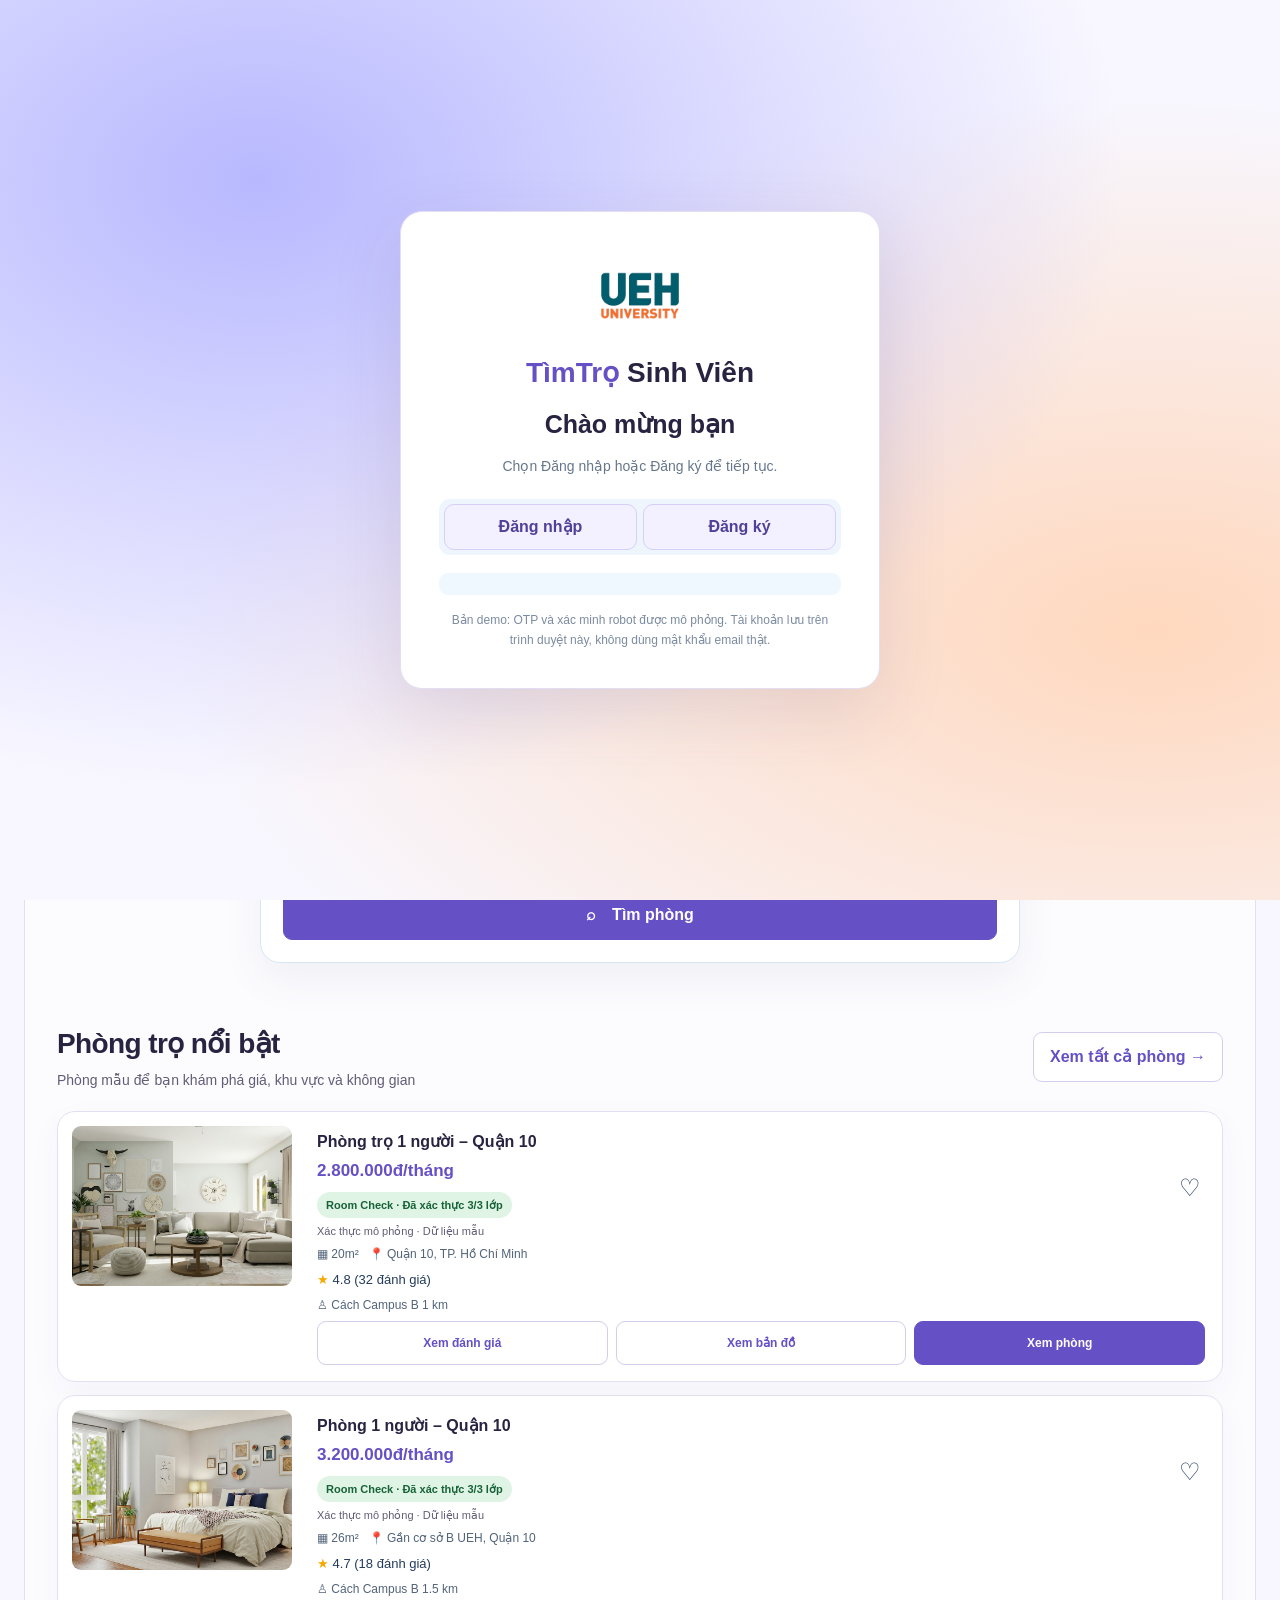
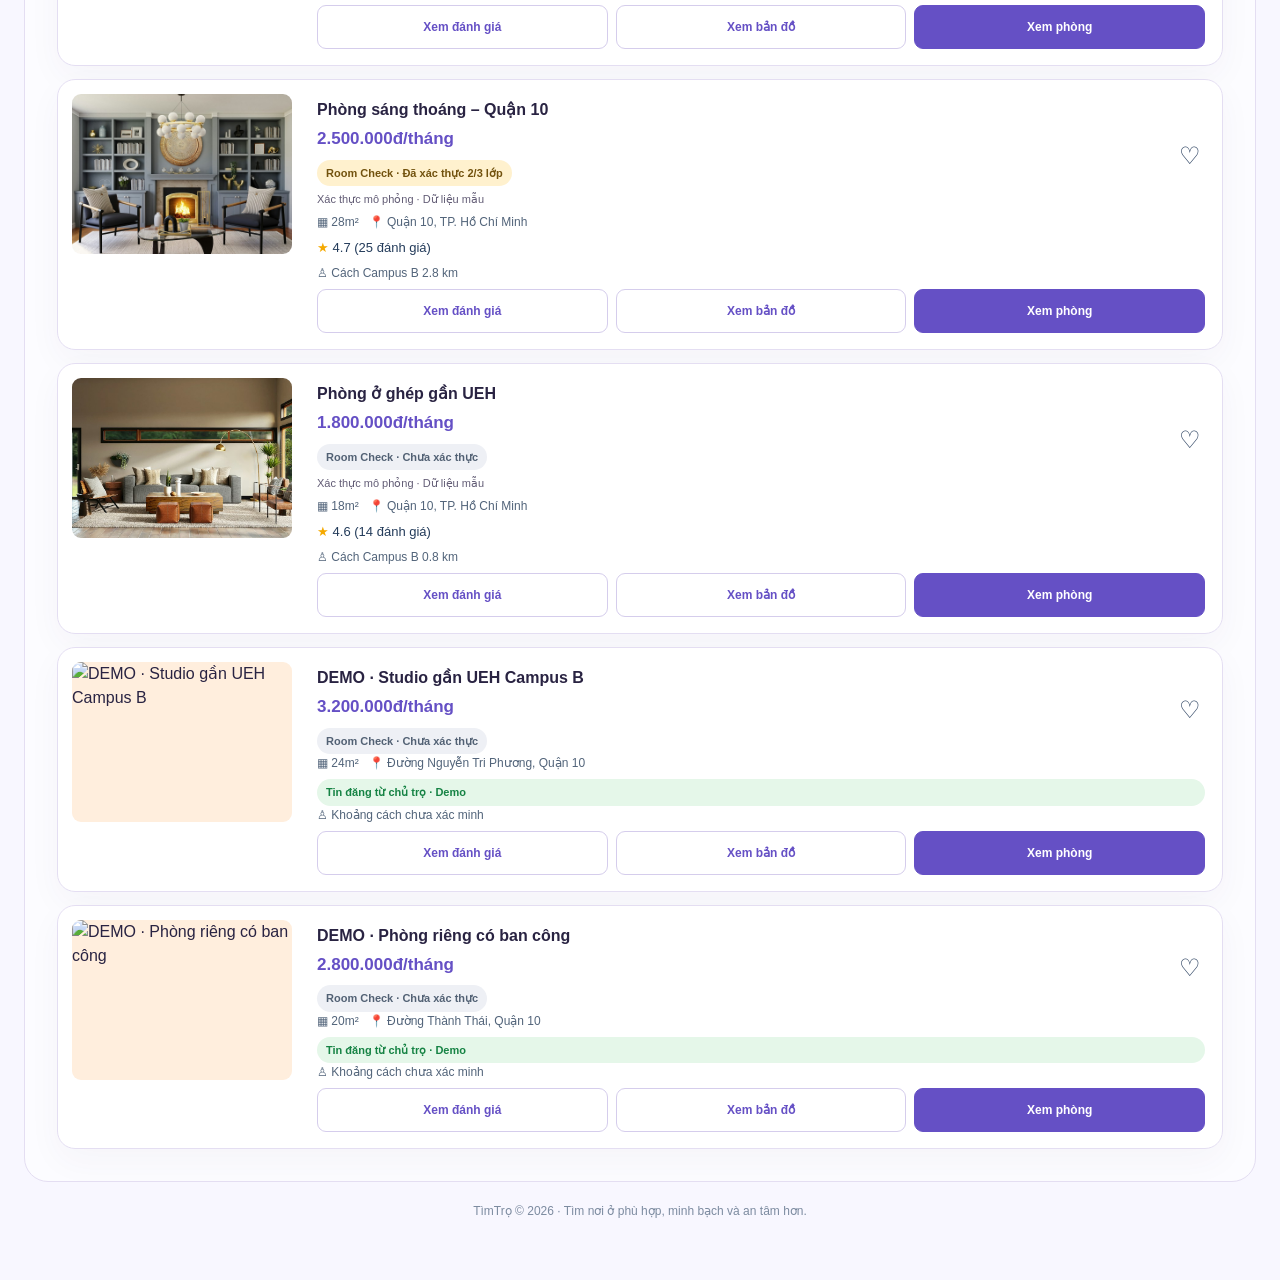
==== commit b8f0f20f: "Add roommate sample posts and layered Room Check profiles" ====
--- a/index.html
+++ b/index.html
@@ -299,7 +299,7 @@
         </select>
       </div>
     </div>
-    <div class="fields three"><div class="field"><label class="field-label" for="minPrice">Giá thuê từ (đ/tháng)</label><input id="minPrice" type="number" min="0" max="20000000" step="50000" value="0"></div><div class="field"><label class="field-label" for="maxPrice">Giá thuê đến (đ/tháng)</label><input id="maxPrice" type="number" min="0" max="20000000" step="50000" value="20000000"></div><div class="field"><label class="field-label" for="distance">Cách campus tối đa (km)</label><input id="distance" type="number" min="0" max="10" step="0.1" value="10"></div></div><label class="check-row"><input id="finderRoomCheck" type="checkbox"> Chỉ xem phòng đã Room Check</label><p id="finderFilterError" class="privacy-note" role="status"></p>
+    <div class="fields three"><div class="field"><label class="field-label" for="minPrice">Giá thuê từ (đ/tháng)</label><input id="minPrice" type="number" min="0" max="20000000" step="50000" value="0"></div><div class="field"><label class="field-label" for="maxPrice">Giá thuê đến (đ/tháng)</label><input id="maxPrice" type="number" min="0" max="20000000" step="50000" value="20000000"></div><div class="field"><label class="field-label" for="distance">Cách campus tối đa (km)</label><input id="distance" type="number" min="0" max="10" step="0.1" value="10"></div></div><label class="field-label" for="finderVerification">Room Check</label><select id="finderVerification"><option value="all">Tất cả</option><option value="3">Đủ 3 lớp xác thực</option><option value="2">Đã xác thực 2 lớp</option><option value="0">Chưa xác thực</option></select><label class="check-row"><input id="finderRoomCheck" type="checkbox"> Chỉ xem phòng đủ 3 lớp</label><p id="finderFilterError" class="privacy-note" role="status"></p>
     <button class="primary full" id="searchBtn">⌕　Tìm phòng</button>
   </div>
   <div class="content"><div class="section-head"><div><h2>Phòng trọ nổi bật</h2><div class="muted">Phòng mẫu để bạn khám phá giá, khu vực và không gian</div></div><button class="secondary" data-page="search">Xem tất cả phòng →</button></div><div id="featuredRooms" class="room-list"></div></div>
@@ -376,7 +376,7 @@
     <div><label for="rfAvailable" class="small-label">Ngày muốn vào (để trống nếu linh hoạt)</label><input id="rfAvailable" type="date"></div>
     <div><label for="rfVacancies" class="small-label">Chỗ trống</label><select id="rfVacancies"><option value="Any">Bất kỳ</option><option value="1">1</option><option value="2">2</option><option value="3">3+</option></select></div>
     <div><label for="rfGender" class="small-label">Ưu tiên giới tính</label><select id="rfGender"><option value="Any">Bất kỳ</option><option value="Female">Nữ</option><option value="Male">Nam</option></select></div>
-    <label class="check-row"><input type="checkbox" id="rfVerified"> Chỉ xem phòng đã Room Check</label>
+    <div><label for="rfVerification" class="small-label">Room Check</label><select id="rfVerification"><option value="all">Tất cả</option><option value="3">Đủ 3 lớp</option><option value="2">Đã xác thực 2 lớp</option><option value="0">Chưa xác thực</option></select></div><label class="check-row"><input type="checkbox" id="rfVerified"> Chỉ xem phòng đủ 3 lớp</label>
     <details class="roommate-advanced-filters"><summary>Bộ lọc nâng cao · sinh hoạt & tiện nghi</summary><div class="roommate-advanced-grid">
     <div><label for="rfCleaning" class="small-label">Dọn dẹp</label><select id="rfCleaning"><option value="Any">Bất kỳ</option><option value="daily">Hằng ngày</option><option value="weekly">Theo tuần</option></select></div>
     <div><label for="rfAmenity" class="small-label">Tiện nghi</label><select id="rfAmenity"><option value="Any">Bất kỳ</option><option value="ac">Máy lạnh</option><option value="washer">Máy giặt</option><option value="kitchen">Bếp</option><option value="parking">Chỗ để xe</option><option value="other">Khác</option></select></div>
@@ -494,6 +494,7 @@
 <div class="dialog-backdrop hidden" id="slotDialog" role="dialog" aria-modal="true" aria-labelledby="slotDialogTitle"><div class="dialog-card"><div class="dialog-heading"><h2 id="slotDialogTitle">Chi tiết phòng</h2><button type="button" class="dialog-close" id="closeSlotDialog" aria-label="Đóng chi tiết phòng">×</button></div><div id="slotDialogBody"></div></div></div>
 <div class="dialog-backdrop hidden" id="roommateChatPanel" role="dialog" aria-modal="true" aria-labelledby="roommateChatTitle"><div class="dialog-card chat-dialog"><div class="dialog-heading chat-header"><div><h3 id="roommateChatTitle">Trò chuyện</h3><p id="roommateChatContext"></p></div><button class="secondary" id="refreshRoommateChat" type="button">Làm mới</button><button class="dialog-close" id="closeRoommateChat" type="button" aria-label="Đóng cuộc trò chuyện">×</button></div><div id="roommateChatMessages" role="log" aria-live="polite" aria-relevant="additions"></div><form id="roommateChatForm"><label class="small-label" for="roommateChatInput">Tin nhắn</label><textarea id="roommateChatInput" required maxlength="1000" placeholder="Chào bạn, phòng còn chỗ không?"></textarea><button type="submit" class="primary">Gửi tin nhắn</button><p class="privacy-note">Chỉ hai người trong cuộc trò chuyện có thể xem tin nhắn.</p></form></div></div>
 <div class="toast" id="toast" role="status"></div>
+<script src="timtro_website/assets/sample-content.js"></script>
 <script src="https://cdn.jsdelivr.net/npm/@supabase/supabase-js@2"></script>
 <script>
 const localAssets=new URL('.',document.querySelector('link[href$="aurora.css"]').href);
@@ -504,6 +505,7 @@
 {id:3,title:'Phòng sáng thoáng – Quận 10',rent:2500000,area:28,distance:2.8,rating:4.7,reviews:25,address:'Quận 10, TP. Hồ Chí Minh',photo:photos[2],type:'single',floor:'Tầng 3 · Thang bộ'},
 {id:4,title:'Phòng ở ghép gần UEH',rent:1800000,area:18,distance:.8,rating:4.6,reviews:14,address:'Quận 10, TP. Hồ Chí Minh',photo:photos[3],type:'shared',floor:'Tầng 2 · Thang bộ'}
 ];
+decorateSampleRooms(rooms);
 let currentRoom=rooms[0],typeSelected='single',saved=new Set(),reviewFilter='all',extraReviews=false;
 const $=s=>document.querySelector(s), $$=s=>[...document.querySelectorAll(s)];
 function toast(msg){const t=$('#toast');t.textContent=msg;t.style.display='block';clearTimeout(window.toastTimer);window.toastTimer=setTimeout(()=>t.style.display='none',3000)}
@@ -524,7 +526,7 @@
   } catch(e){ return []; }
 }
 function allFinderRooms(){return [...rooms,...getPublishedHostRooms()]}
-function roomCard(r){r={...r,...Object.fromEntries(['id','title','address','photo'].map(k=>[k,hostEscape(r[k])]))};return `<article class="room-card" data-room="${r.id}"><img class="room-image" src="${r.photo}" alt="${r.title}"><div class="room-info"><div class="room-title-row"><div><h3 class="room-title">${r.title}</h3><div class="price">${money(r.rent)}/tháng</div><span class="verified-pill">${r.room_check_verified===true?'Room Check · Đã xác minh':'Room Check · Chưa xác minh'}</span></div><button class="heart ${saved.has(String(r.id))?'saved':''}" data-save="${r.id}" aria-label="Lưu yêu thích">${saved.has(String(r.id))?'♥':'♡'}</button></div><div class="meta"><span>▦ ${r.area}m²</span><span>📍 ${r.address||'Địa chỉ chưa có'}</span></div>${r.isHostListing?'<div class="verified-pill">Tin đăng từ chủ trọ · Demo</div>':`<div class="rating"><span class="star">★</span> ${r.rating} (${r.reviews} đánh giá)</div>`}<div class="meta">♙ ${r.isHostListing?'Khoảng cách chưa xác minh':`Cách Campus B ${r.distance} km`} </div><div class="room-actions"><button class="secondary" data-go="reviews" data-id="${r.id}">Xem đánh giá</button><button class="secondary" data-map="${r.id}">Xem bản đồ</button><button class="primary" data-detail="${r.id}">Xem phòng</button></div></div></article>`}
+function roomCard(r){r={...r,...Object.fromEntries(['id','title','address','photo'].map(k=>[k,hostEscape(r[k])]))};return `<article class="room-card" data-room="${r.id}"><img class="room-image" src="${r.photo}" alt="${r.title}"><div class="room-info"><div class="room-title-row"><div><h3 class="room-title">${r.title}</h3><div class="price">${money(r.rent)}/tháng</div>${checkBadge(r)}</div><button class="heart ${saved.has(String(r.id))?'saved':''}" data-save="${r.id}" aria-label="Lưu yêu thích">${saved.has(String(r.id))?'♥':'♡'}</button></div><div class="meta"><span>▦ ${r.area}m²</span><span>📍 ${r.address||'Địa chỉ chưa có'}</span></div>${r.isHostListing?'<div class="verified-pill">Tin đăng từ chủ trọ · Demo</div>':`<div class="rating"><span class="star">★</span> ${r.rating} (${r.reviews} đánh giá)</div>`}<div class="meta">♙ ${r.isHostListing?'Khoảng cách chưa xác minh':`Cách Campus B ${r.distance} km`} </div><div class="room-actions"><button class="secondary" data-go="reviews" data-id="${r.id}">Xem đánh giá</button><button class="secondary" data-map="${r.id}">Xem bản đồ</button><button class="primary" data-detail="${r.id}">Xem phòng</button></div></div></article>`}
 function renderCards(target,list){$(target).innerHTML=list.length?list.map(roomCard).join(''):'<div class="empty">Chưa có phòng phù hợp. Hãy điều chỉnh bộ lọc hoặc lưu phòng từ danh sách.</div>'}
 function showPage(page){if(!currentUser||!validUehEmail(currentUser.email)||!currentUser.email_confirmed_at){showAuth();return;}if(page==='account'||page==='settings')loadAccountProfile();$$('main > section').forEach(s=>s.classList.add('hidden'));const el=$('#'+page+'Page');if(el)el.classList.remove('hidden');$$('.nav button').forEach(b=>b.classList.toggle('active',b.dataset.page===page));if(page==='favorites')renderCards('#favoriteRooms',allFinderRooms().filter(r=>saved.has(String(r.id))));if(page==='search')renderSearch();if(page==='roommates')loadRoommateData();window.scrollTo({top:0,behavior:'smooth'})}
 function openRoom(id){currentRoom=allFinderRooms().find(r=>String(r.id)===String(id))||rooms[0];$('#detailTitle').textContent=currentRoom.title;$('#detailPrice').textContent=money(currentRoom.rent)+'/tháng';$('#detailAddress').textContent=currentRoom.address;$('#verifyAddress').textContent=currentRoom.address;$('#rentCost').textContent=money(currentRoom.rent);const total=currentRoom.rent+(Number(currentRoom.utilities)||400000);$('#totalCost').textContent=money(total);if(currentRoom.isHostListing){const d=$('.amenities');if(d){const p=document.getElementById('hostRoomDescription');if(p)p.remove();const desc=document.createElement('p');desc.id='hostRoomDescription';desc.textContent=currentRoom.description||'Chủ trọ chưa thêm mô tả.';desc.style.cssText='line-height:1.6;margin-top:12px';d.appendChild(desc)}}$('#mainGallery').src=currentRoom.photo;$('#thumbs').innerHTML=[currentRoom.photo,...(currentRoom.isHostListing?[]:photos.filter(p=>p!==currentRoom.photo))].map(p=>`<img src="${hostEscape(p)}" alt="Ảnh phòng" data-photo="${hostEscape(p)}">`).join('');showPage('detail')}
@@ -555,7 +557,7 @@
       else if(areaSel==='q7_binhchanh') matchArea=/Quận 7|Bình Chánh|Q\.?7/i.test(r.address||'');
       else if(areaSel==='phunhuan_binhthanh') matchArea=/Phú Nhuận|Bình Thạnh/i.test(r.address||'');
     }
-    return (!$('#finderRoomCheck').checked||r.room_check_verified===true)&&matchType&&matchPrice&&matchDist&&(campusSel==='all'||matchCampus)&&(areaSel==='all'||matchArea);
+    return checkMatches(r,$('#finderVerification').value)&&(!$('#finderRoomCheck').checked||checkCount(r)===3)&&matchType&&matchPrice&&matchDist&&(campusSel==='all'||matchCampus)&&(areaSel==='all'||matchArea);
   });
   const sort=$('#sort').value;
   if(sort==='asc')list.sort((a,b)=>a.rent-b.rent);
@@ -573,7 +575,7 @@
 document.querySelectorAll('[data-open-messages]').forEach(btn=>btn.addEventListener('click',e=>{e.preventDefault();e.stopPropagation();if(!authenticated()){showAuth();return;}showPage('roommates');$('#myConnectionsPanel').classList.remove('hidden');renderConnections();}));
 document.addEventListener('click',e=>{const page=e.target.closest('[data-page]');if(page){showPage(page.dataset.page);return}const type=e.target.closest('[data-type]');if(type){if(type.dataset.type==='shared'){showPage('roommates');return;}typeSelected='single';$$('[data-type]').forEach(b=>b.classList.toggle('selected',b===type));return}const save=e.target.closest('[data-save]');if(save){e.stopPropagation();const id=String(save.dataset.save);saved.has(id)?saved.delete(id):saved.add(id);save.classList.toggle('saved',saved.has(id));save.textContent=saved.has(id)?'♥':'♡';toast(saved.has(id)?'Đã thêm vào yêu thích':'Đã xóa khỏi yêu thích');return}const det=e.target.closest('[data-detail]');if(det){openRoom(det.dataset.detail);return}const card=e.target.closest('.room-card');if(card&&!e.target.closest('button')){openRoom(card.dataset.room);return}const rev=e.target.closest('[data-go="reviews"]');if(rev){openRoom(rev.dataset.id);showPage('reviews');return}const map=e.target.closest('[data-map]');if(map){openRoomMap(map.dataset.map);return}const photo=e.target.closest('[data-photo]');if(photo){$('#mainGallery').src=photo.dataset.photo;return}const rf=e.target.closest('[data-review-filter]');if(rf){reviewFilter=rf.dataset.reviewFilter;$$('[data-review-filter]').forEach(b=>b.classList.toggle('active',b===rf));renderReviews();return}});
 $('#searchBtn').addEventListener('click',()=>{showPage('search');renderSearch()});$('#sort').addEventListener('change',renderSearch);
-['campus','livingArea','minPrice','maxPrice','distance','finderRoomCheck'].forEach(id=>$('#'+id)?.addEventListener('change',renderSearch));$('#costDetails').addEventListener('click',()=>$('#costExtra').classList.toggle('hidden'));$('#mapBtn').addEventListener('click',()=>openRoomMap());$('#moreReviews').addEventListener('click',()=>{extraReviews=!extraReviews;$('#moreReviews').textContent=extraReviews?'Thu gọn đánh giá':'Xem thêm đánh giá';renderReviews()});$('#checklistBtn').addEventListener('click',()=>$('#checklistExtra').classList.toggle('hidden'));$('#callBtn')?.addEventListener('click',()=>toast('Số điện thoại minh họa: 090 123 4567'));$('#zaloBtn')?.addEventListener('click',()=>toast('Liên kết Zalo sẽ được thêm khi có tài khoản chủ trọ thật.'));$('#message')?.addEventListener('input',()=>$('#charCount').textContent=$('#message').value.length+'/500');$('#sendMessage')?.addEventListener('click',()=>{if(!$('#message').value.trim()){toast('Vui lòng nhập lời nhắn trước.');return}toast('Tin nhắn đã được ghi nhận trong bản demo. Chưa gửi đến chủ trọ thật.')});
+['campus','livingArea','minPrice','maxPrice','distance','finderRoomCheck','finderVerification'].forEach(id=>$('#'+id)?.addEventListener('change',renderSearch));$('#costDetails').addEventListener('click',()=>$('#costExtra').classList.toggle('hidden'));$('#mapBtn').addEventListener('click',()=>openRoomMap());$('#moreReviews').addEventListener('click',()=>{extraReviews=!extraReviews;$('#moreReviews').textContent=extraReviews?'Thu gọn đánh giá':'Xem thêm đánh giá';renderReviews()});$('#checklistBtn').addEventListener('click',()=>$('#checklistExtra').classList.toggle('hidden'));$('#callBtn')?.addEventListener('click',()=>toast('Số điện thoại minh họa: 090 123 4567'));$('#zaloBtn')?.addEventListener('click',()=>toast('Liên kết Zalo sẽ được thêm khi có tài khoản chủ trọ thật.'));$('#message')?.addEventListener('input',()=>$('#charCount').textContent=$('#message').value.length+'/500');$('#sendMessage')?.addEventListener('click',()=>{if(!$('#message').value.trim()){toast('Vui lòng nhập lời nhắn trước.');return}toast('Tin nhắn đã được ghi nhận trong bản demo. Chưa gửi đến chủ trọ thật.')});
 const logoutBtn=$('#logoutBtn');
 if(logoutBtn)logoutBtn.addEventListener('click',async()=>{if(currentUser?.is_demo){window.demoLogout();return;}if(!supabaseClient)return;const {error}=await supabaseClient.auth.signOut();if(error){toast(error.message);return;}currentUser=null;showAuth();toast('Đã đăng xuất.');});
 
--- a/timtro_website/assets/navigation-settings.css
+++ b/timtro_website/assets/navigation-settings.css
@@ -6,6 +6,19 @@
 #accountRoommateDetails summary,#privacySettingsForm summary{font-size:18px;font-weight:700;cursor:pointer;margin-bottom:14px}
 .roommate-layout{grid-template-columns:300px minmax(0,1fr)}
 .owner-summary{display:grid;grid-template-columns:1fr 1fr;gap:24px}
+.landlord-photo{width:112px;height:112px;object-fit:cover;border-radius:50%;flex-shrink:0}
+.sample-label{display:block;font-size:11px;color:var(--muted);margin:5px 0}
+.check-level-3{background:#dff4e4;color:#176238}
+.check-level-2{background:#fff1ce;color:#72520e}
+.check-level-0,.check-level-1{background:#eef0f5;color:#526174}
+.layer-status{font-weight:700;color:#176238}
+.verify-banner.check-complete{background:linear-gradient(110deg,#e0f4e7,#f5fbf6);color:#176238}
+#finderVerification{width:100%;padding:12px;border:1px solid var(--line);border-radius:9px;margin-bottom:12px;background:#fff}
+.owner-summary h2{margin:0;overflow-wrap:anywhere}
+.owner-summary>div,.landlord-person>div{min-width:0}
+.owner-summary p{overflow-wrap:anywhere}
+.owner-summary .verified-pill{white-space:normal;max-width:100%;line-height:1.6}
+@media(max-width:600px){.owner-summary{grid-template-columns:minmax(0,1fr)}.landlord-person{align-items:flex-start;flex-wrap:wrap}.landlord-photo{width:88px;height:88px}.landlord-person>div{flex:1;min-width:130px}.owner-summary h2{font-size:20px}.owner-contact-actions{grid-template-columns:minmax(0,1fr)}}
 .owner-verification{background:#f4f5ff;padding:20px;border-radius:14px}
 .owner-contact-actions{display:grid;grid-template-columns:1fr 1fr;gap:16px;margin:20px 0}
 .owner-contact-actions a{display:flex;align-items:center;justify-content:center;text-decoration:none}
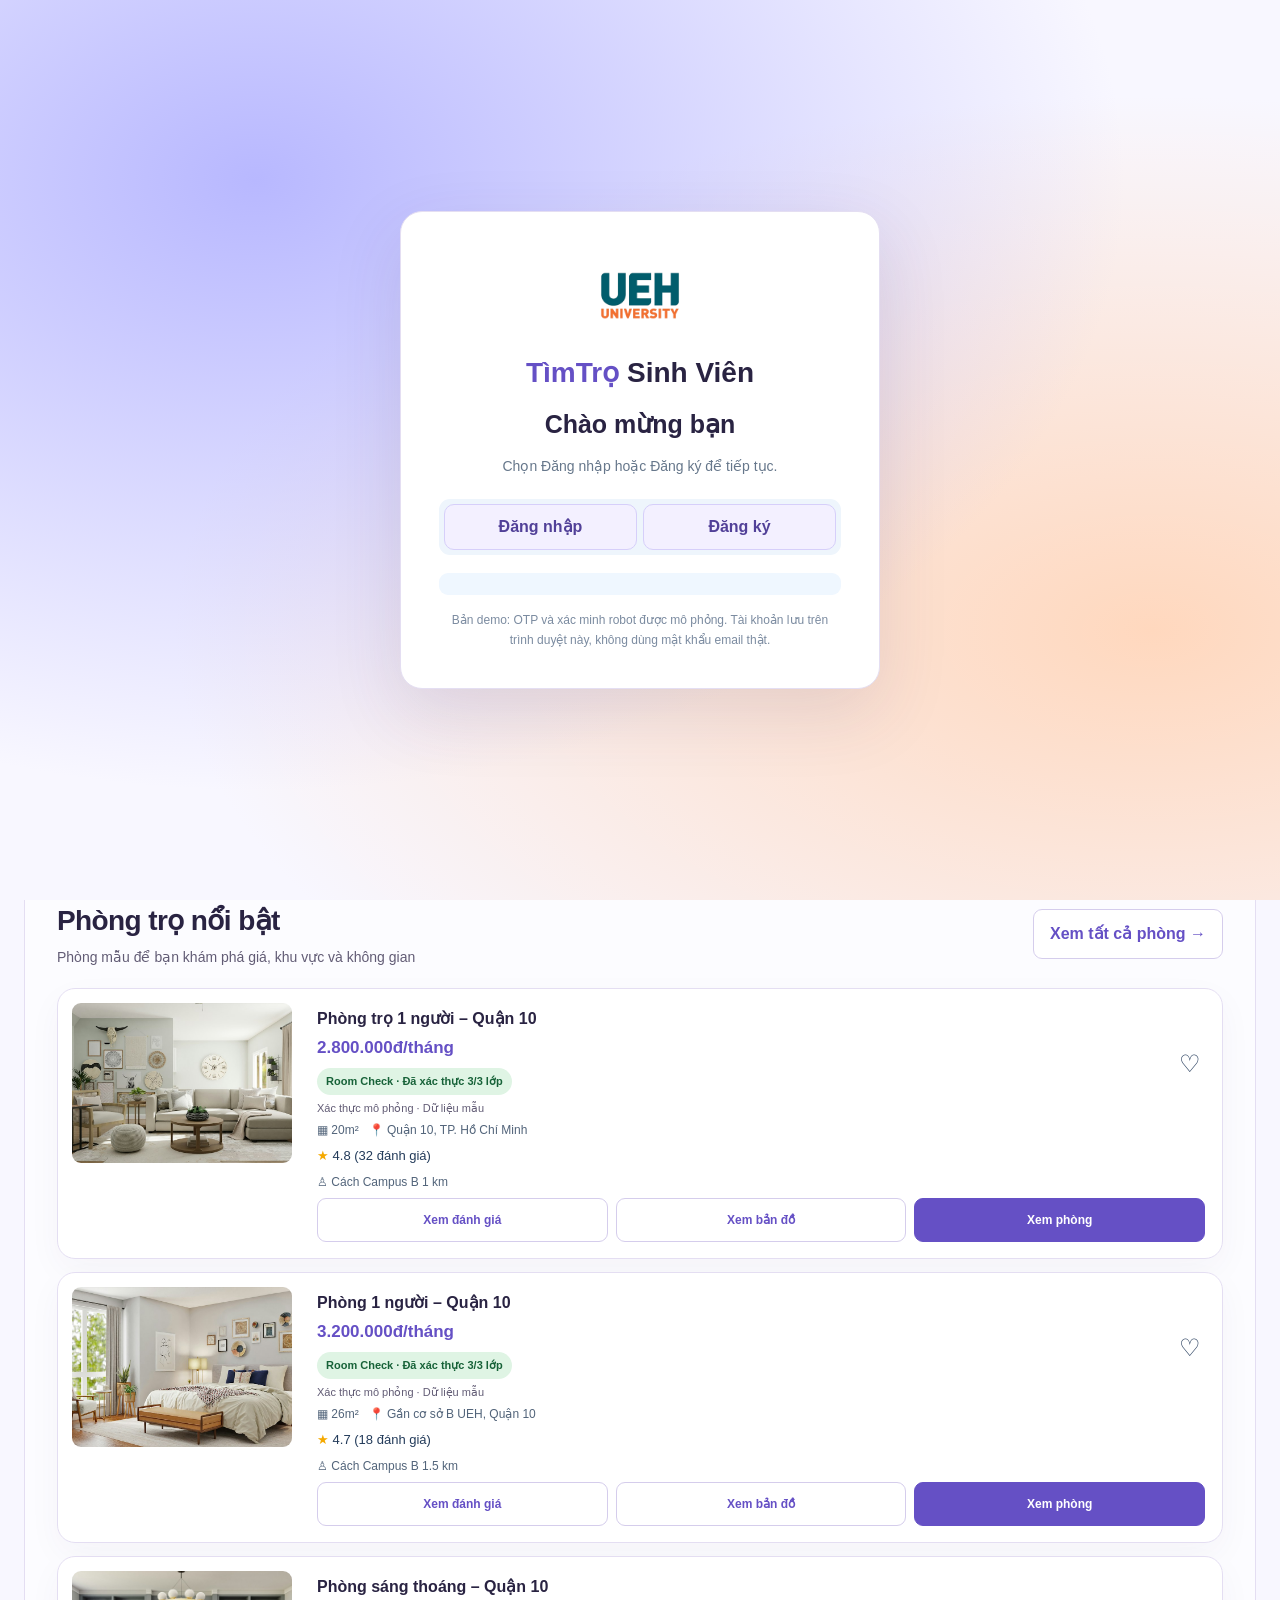
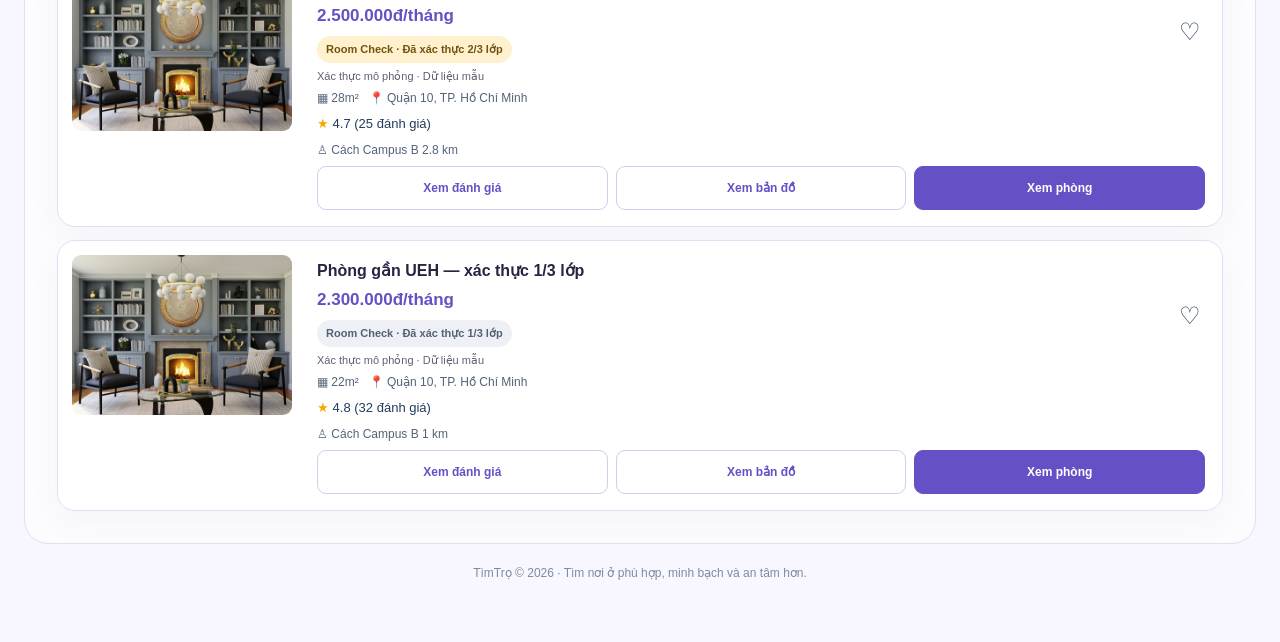
==== commit 40b0f4a2: "Show rooms verified at least one layer and simplify filters" ====
--- a/index.html
+++ b/index.html
@@ -299,7 +299,7 @@
         </select>
       </div>
     </div>
-    <div class="fields three"><div class="field"><label class="field-label" for="minPrice">Giá thuê từ (đ/tháng)</label><input id="minPrice" type="number" min="0" max="20000000" step="50000" value="0"></div><div class="field"><label class="field-label" for="maxPrice">Giá thuê đến (đ/tháng)</label><input id="maxPrice" type="number" min="0" max="20000000" step="50000" value="20000000"></div><div class="field"><label class="field-label" for="distance">Cách campus tối đa (km)</label><input id="distance" type="number" min="0" max="10" step="0.1" value="10"></div></div><label class="field-label" for="finderVerification">Room Check</label><select id="finderVerification"><option value="all">Tất cả</option><option value="3">Đủ 3 lớp xác thực</option><option value="2">Đã xác thực 2 lớp</option><option value="0">Chưa xác thực</option></select><label class="check-row"><input id="finderRoomCheck" type="checkbox"> Chỉ xem phòng đủ 3 lớp</label><p id="finderFilterError" class="privacy-note" role="status"></p>
+    <div class="fields three"><div class="field"><label class="field-label" for="minPrice">Giá thuê từ (đ/tháng)</label><input id="minPrice" type="number" min="0" max="20000000" step="50000" value="0"></div><div class="field"><label class="field-label" for="maxPrice">Giá thuê đến (đ/tháng)</label><input id="maxPrice" type="number" min="0" max="20000000" step="50000" value="20000000"></div><div class="field"><label class="field-label" for="distance">Cách campus tối đa (km)</label><input id="distance" type="number" min="0" max="10" step="0.1" value="10"></div></div><p id="finderFilterError" class="privacy-note" role="status"></p>
     <button class="primary full" id="searchBtn">⌕　Tìm phòng</button>
   </div>
   <div class="content"><div class="section-head"><div><h2>Phòng trọ nổi bật</h2><div class="muted">Phòng mẫu để bạn khám phá giá, khu vực và không gian</div></div><button class="secondary" data-page="search">Xem tất cả phòng →</button></div><div id="featuredRooms" class="room-list"></div></div>
@@ -376,7 +376,6 @@
     <div><label for="rfAvailable" class="small-label">Ngày muốn vào (để trống nếu linh hoạt)</label><input id="rfAvailable" type="date"></div>
     <div><label for="rfVacancies" class="small-label">Chỗ trống</label><select id="rfVacancies"><option value="Any">Bất kỳ</option><option value="1">1</option><option value="2">2</option><option value="3">3+</option></select></div>
     <div><label for="rfGender" class="small-label">Ưu tiên giới tính</label><select id="rfGender"><option value="Any">Bất kỳ</option><option value="Female">Nữ</option><option value="Male">Nam</option></select></div>
-    <div><label for="rfVerification" class="small-label">Room Check</label><select id="rfVerification"><option value="all">Tất cả</option><option value="3">Đủ 3 lớp</option><option value="2">Đã xác thực 2 lớp</option><option value="0">Chưa xác thực</option></select></div><label class="check-row"><input type="checkbox" id="rfVerified"> Chỉ xem phòng đủ 3 lớp</label>
     <details class="roommate-advanced-filters"><summary>Bộ lọc nâng cao · sinh hoạt & tiện nghi</summary><div class="roommate-advanced-grid">
     <div><label for="rfCleaning" class="small-label">Dọn dẹp</label><select id="rfCleaning"><option value="Any">Bất kỳ</option><option value="daily">Hằng ngày</option><option value="weekly">Theo tuần</option></select></div>
     <div><label for="rfAmenity" class="small-label">Tiện nghi</label><select id="rfAmenity"><option value="Any">Bất kỳ</option><option value="ac">Máy lạnh</option><option value="washer">Máy giặt</option><option value="kitchen">Bếp</option><option value="parking">Chỗ để xe</option><option value="other">Khác</option></select></div>
@@ -527,7 +526,7 @@
 }
 function allFinderRooms(){return [...rooms,...getPublishedHostRooms()]}
 function roomCard(r){r={...r,...Object.fromEntries(['id','title','address','photo'].map(k=>[k,hostEscape(r[k])]))};return `<article class="room-card" data-room="${r.id}"><img class="room-image" src="${r.photo}" alt="${r.title}"><div class="room-info"><div class="room-title-row"><div><h3 class="room-title">${r.title}</h3><div class="price">${money(r.rent)}/tháng</div>${checkBadge(r)}</div><button class="heart ${saved.has(String(r.id))?'saved':''}" data-save="${r.id}" aria-label="Lưu yêu thích">${saved.has(String(r.id))?'♥':'♡'}</button></div><div class="meta"><span>▦ ${r.area}m²</span><span>📍 ${r.address||'Địa chỉ chưa có'}</span></div>${r.isHostListing?'<div class="verified-pill">Tin đăng từ chủ trọ · Demo</div>':`<div class="rating"><span class="star">★</span> ${r.rating} (${r.reviews} đánh giá)</div>`}<div class="meta">♙ ${r.isHostListing?'Khoảng cách chưa xác minh':`Cách Campus B ${r.distance} km`} </div><div class="room-actions"><button class="secondary" data-go="reviews" data-id="${r.id}">Xem đánh giá</button><button class="secondary" data-map="${r.id}">Xem bản đồ</button><button class="primary" data-detail="${r.id}">Xem phòng</button></div></div></article>`}
-function renderCards(target,list){$(target).innerHTML=list.length?list.map(roomCard).join(''):'<div class="empty">Chưa có phòng phù hợp. Hãy điều chỉnh bộ lọc hoặc lưu phòng từ danh sách.</div>'}
+function renderCards(target,list){list=list.filter(r=>checkCount(r)>=1);$(target).innerHTML=list.length?list.map(roomCard).join(''):'<div class="empty">Chưa có phòng phù hợp đã xác thực. Hãy điều chỉnh bộ lọc hoặc lưu phòng từ danh sách.</div>'}
 function showPage(page){if(!currentUser||!validUehEmail(currentUser.email)||!currentUser.email_confirmed_at){showAuth();return;}if(page==='account'||page==='settings')loadAccountProfile();$$('main > section').forEach(s=>s.classList.add('hidden'));const el=$('#'+page+'Page');if(el)el.classList.remove('hidden');$$('.nav button').forEach(b=>b.classList.toggle('active',b.dataset.page===page));if(page==='favorites')renderCards('#favoriteRooms',allFinderRooms().filter(r=>saved.has(String(r.id))));if(page==='search')renderSearch();if(page==='roommates')loadRoommateData();window.scrollTo({top:0,behavior:'smooth'})}
 function openRoom(id){currentRoom=allFinderRooms().find(r=>String(r.id)===String(id))||rooms[0];$('#detailTitle').textContent=currentRoom.title;$('#detailPrice').textContent=money(currentRoom.rent)+'/tháng';$('#detailAddress').textContent=currentRoom.address;$('#verifyAddress').textContent=currentRoom.address;$('#rentCost').textContent=money(currentRoom.rent);const total=currentRoom.rent+(Number(currentRoom.utilities)||400000);$('#totalCost').textContent=money(total);if(currentRoom.isHostListing){const d=$('.amenities');if(d){const p=document.getElementById('hostRoomDescription');if(p)p.remove();const desc=document.createElement('p');desc.id='hostRoomDescription';desc.textContent=currentRoom.description||'Chủ trọ chưa thêm mô tả.';desc.style.cssText='line-height:1.6;margin-top:12px';d.appendChild(desc)}}$('#mainGallery').src=currentRoom.photo;$('#thumbs').innerHTML=[currentRoom.photo,...(currentRoom.isHostListing?[]:photos.filter(p=>p!==currentRoom.photo))].map(p=>`<img src="${hostEscape(p)}" alt="Ảnh phòng" data-photo="${hostEscape(p)}">`).join('');showPage('detail')}
 function renderSearch(){
@@ -557,7 +556,7 @@
       else if(areaSel==='q7_binhchanh') matchArea=/Quận 7|Bình Chánh|Q\.?7/i.test(r.address||'');
       else if(areaSel==='phunhuan_binhthanh') matchArea=/Phú Nhuận|Bình Thạnh/i.test(r.address||'');
     }
-    return checkMatches(r,$('#finderVerification').value)&&(!$('#finderRoomCheck').checked||checkCount(r)===3)&&matchType&&matchPrice&&matchDist&&(campusSel==='all'||matchCampus)&&(areaSel==='all'||matchArea);
+    return checkCount(r)>=1&&matchType&&matchPrice&&matchDist&&(campusSel==='all'||matchCampus)&&(areaSel==='all'||matchArea);
   });
   const sort=$('#sort').value;
   if(sort==='asc')list.sort((a,b)=>a.rent-b.rent);
@@ -575,7 +574,7 @@
 document.querySelectorAll('[data-open-messages]').forEach(btn=>btn.addEventListener('click',e=>{e.preventDefault();e.stopPropagation();if(!authenticated()){showAuth();return;}showPage('roommates');$('#myConnectionsPanel').classList.remove('hidden');renderConnections();}));
 document.addEventListener('click',e=>{const page=e.target.closest('[data-page]');if(page){showPage(page.dataset.page);return}const type=e.target.closest('[data-type]');if(type){if(type.dataset.type==='shared'){showPage('roommates');return;}typeSelected='single';$$('[data-type]').forEach(b=>b.classList.toggle('selected',b===type));return}const save=e.target.closest('[data-save]');if(save){e.stopPropagation();const id=String(save.dataset.save);saved.has(id)?saved.delete(id):saved.add(id);save.classList.toggle('saved',saved.has(id));save.textContent=saved.has(id)?'♥':'♡';toast(saved.has(id)?'Đã thêm vào yêu thích':'Đã xóa khỏi yêu thích');return}const det=e.target.closest('[data-detail]');if(det){openRoom(det.dataset.detail);return}const card=e.target.closest('.room-card');if(card&&!e.target.closest('button')){openRoom(card.dataset.room);return}const rev=e.target.closest('[data-go="reviews"]');if(rev){openRoom(rev.dataset.id);showPage('reviews');return}const map=e.target.closest('[data-map]');if(map){openRoomMap(map.dataset.map);return}const photo=e.target.closest('[data-photo]');if(photo){$('#mainGallery').src=photo.dataset.photo;return}const rf=e.target.closest('[data-review-filter]');if(rf){reviewFilter=rf.dataset.reviewFilter;$$('[data-review-filter]').forEach(b=>b.classList.toggle('active',b===rf));renderReviews();return}});
 $('#searchBtn').addEventListener('click',()=>{showPage('search');renderSearch()});$('#sort').addEventListener('change',renderSearch);
-['campus','livingArea','minPrice','maxPrice','distance','finderRoomCheck','finderVerification'].forEach(id=>$('#'+id)?.addEventListener('change',renderSearch));$('#costDetails').addEventListener('click',()=>$('#costExtra').classList.toggle('hidden'));$('#mapBtn').addEventListener('click',()=>openRoomMap());$('#moreReviews').addEventListener('click',()=>{extraReviews=!extraReviews;$('#moreReviews').textContent=extraReviews?'Thu gọn đánh giá':'Xem thêm đánh giá';renderReviews()});$('#checklistBtn').addEventListener('click',()=>$('#checklistExtra').classList.toggle('hidden'));$('#callBtn')?.addEventListener('click',()=>toast('Số điện thoại minh họa: 090 123 4567'));$('#zaloBtn')?.addEventListener('click',()=>toast('Liên kết Zalo sẽ được thêm khi có tài khoản chủ trọ thật.'));$('#message')?.addEventListener('input',()=>$('#charCount').textContent=$('#message').value.length+'/500');$('#sendMessage')?.addEventListener('click',()=>{if(!$('#message').value.trim()){toast('Vui lòng nhập lời nhắn trước.');return}toast('Tin nhắn đã được ghi nhận trong bản demo. Chưa gửi đến chủ trọ thật.')});
+['campus','livingArea','minPrice','maxPrice','distance'].forEach(id=>$('#'+id)?.addEventListener('change',renderSearch));$('#costDetails').addEventListener('click',()=>$('#costExtra').classList.toggle('hidden'));$('#mapBtn').addEventListener('click',()=>openRoomMap());$('#moreReviews').addEventListener('click',()=>{extraReviews=!extraReviews;$('#moreReviews').textContent=extraReviews?'Thu gọn đánh giá':'Xem thêm đánh giá';renderReviews()});$('#checklistBtn').addEventListener('click',()=>$('#checklistExtra').classList.toggle('hidden'));$('#callBtn')?.addEventListener('click',()=>toast('Số điện thoại minh họa: 090 123 4567'));$('#zaloBtn')?.addEventListener('click',()=>toast('Liên kết Zalo sẽ được thêm khi có tài khoản chủ trọ thật.'));$('#message')?.addEventListener('input',()=>$('#charCount').textContent=$('#message').value.length+'/500');$('#sendMessage')?.addEventListener('click',()=>{if(!$('#message').value.trim()){toast('Vui lòng nhập lời nhắn trước.');return}toast('Tin nhắn đã được ghi nhận trong bản demo. Chưa gửi đến chủ trọ thật.')});
 const logoutBtn=$('#logoutBtn');
 if(logoutBtn)logoutBtn.addEventListener('click',async()=>{if(currentUser?.is_demo){window.demoLogout();return;}if(!supabaseClient)return;const {error}=await supabaseClient.auth.signOut();if(error){toast(error.message);return;}currentUser=null;showAuth();toast('Đã đăng xuất.');});
 
@@ -674,7 +673,7 @@
 $('#hostListings').addEventListener('click',e=>{const edit=e.target.closest('[data-host-edit]');if(edit){const room=hostRooms.find(r=>r.id===edit.dataset.hostEdit);if(room)openHostForm(room);return}const toggle=e.target.closest('[data-host-toggle]');if(toggle){const r=hostRooms.find(x=>x.id===toggle.dataset.hostToggle);if(r){r.status=r.status==='available'?'rented':'available';persistHostRooms();renderHostRooms();toast('Đã cập nhật tình trạng phòng.')}return}const draft=e.target.closest('[data-host-draft]');if(draft){const r=hostRooms.find(x=>x.id===draft.dataset.hostDraft);if(r){r.status='draft';persistHostRooms();renderHostRooms();toast('Đã chuyển phòng về bản nháp.')}return}const del=e.target.closest('[data-host-delete]');if(del){if(confirm('Xóa phòng này khỏi danh sách demo?')){hostRooms=hostRooms.filter(r=>r.id!==del.dataset.hostDelete);persistHostRooms();renderHostRooms();toast('Đã xóa phòng khỏi danh sách demo.')}return}});
 renderHostRooms();
 
-renderCards('#featuredRooms',allFinderRooms().filter(r=>!r.isHostListing||r.type==='single').slice(0,6));renderSearch();renderReviews();
+renderCards('#featuredRooms',allFinderRooms().filter(r=>checkCount(r)>=1&&r.type==='single').slice(0,6));renderSearch();renderReviews();
 </script>
 <dialog id="roomMapDialog" class="room-map-dialog"><div class="section-head"><h2 id="roomMapTitle">Vị trí phòng</h2><button id="closeRoomMap" type="button" class="secondary">Đóng ×</button></div><p id="roomMapAddress"></p><p id="roomMapNote" class="small-label"></p><iframe id="roomMapFrame" title="Bản đồ vị trí phòng — OpenStreetMap" loading="lazy" referrerpolicy="no-referrer"></iframe><div class="map-links"><a id="mapDirections" class="primary" target="_blank" rel="noopener noreferrer">Xem đường đi ↗</a><a id="mapExternal" class="secondary" target="_blank" rel="noopener noreferrer">Mở OpenStreetMap ↗</a></div></dialog>
 <script src="timtro_website/assets/demo-data.js"></script>
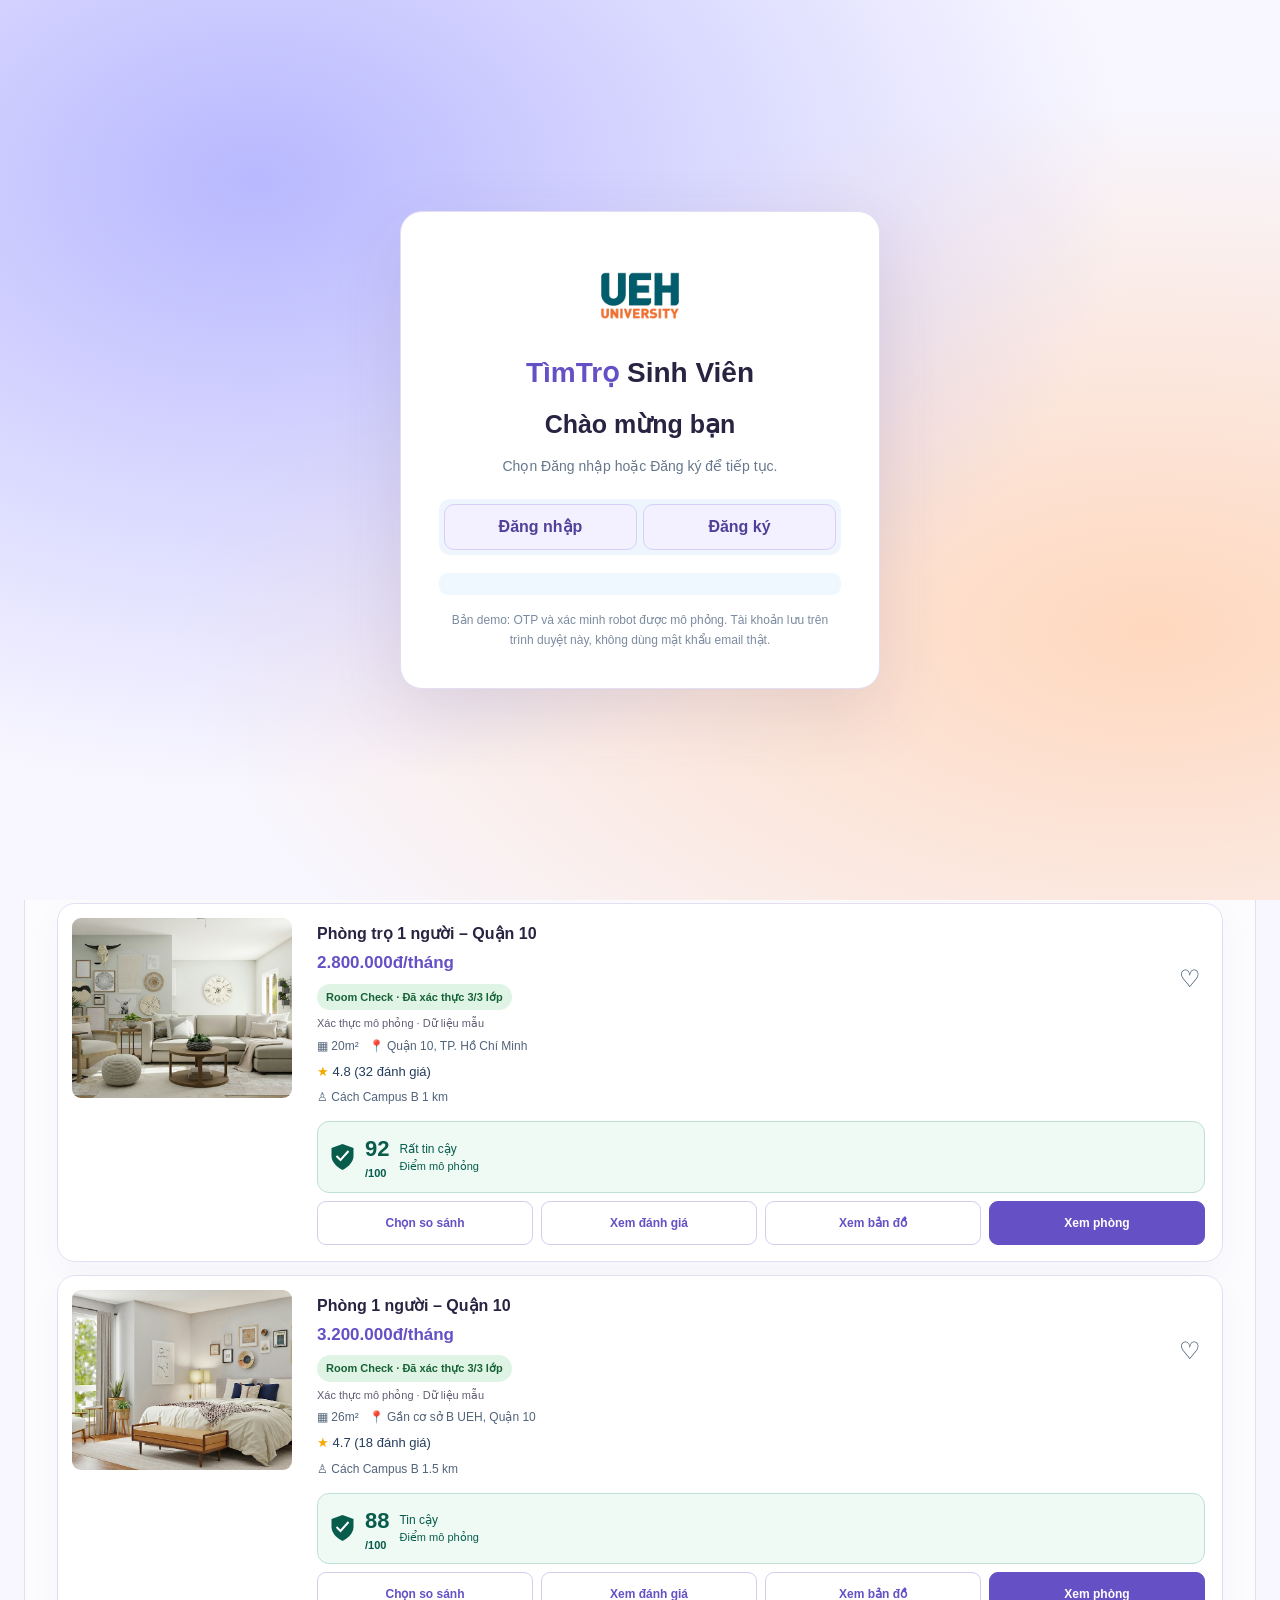
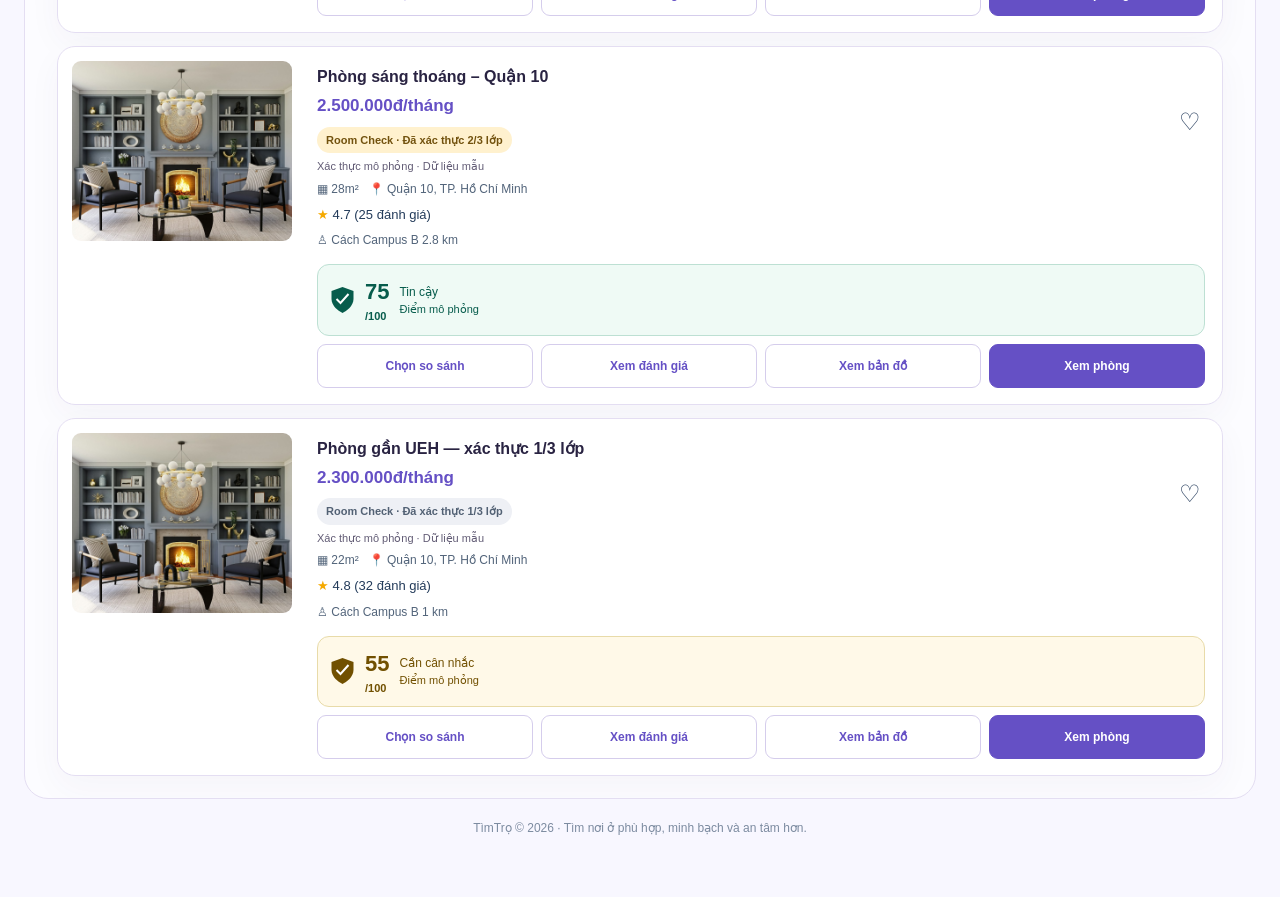
==== commit 9e71e5e9: "Add compact room views, local reports, comparison and demo trust scores" ====
--- a/index.html
+++ b/index.html
@@ -184,6 +184,7 @@
 <link rel="stylesheet" href="timtro_website/assets/aurora.css">
 <link rel="stylesheet" href="timtro_website/assets/auth-demo.css">
 <link rel="stylesheet" href="timtro_website/assets/navigation-settings.css">
+<link rel="stylesheet" href="timtro_website/assets/room-tools.css">
 </head>
 <body>
 
@@ -681,6 +682,8 @@
 <script src="timtro_website/assets/auth-demo.js"></script>
 <script src="timtro_website/assets/room-contact.js"></script>
 <script src="timtro_website/assets/tour360.js"></script>
+<script src="timtro_website/assets/room-tools.js"></script>
+<script src="timtro_website/assets/room-tools-ui.js"></script>
 
 </body>
 </html>
--- a/timtro_website/assets/room-tools.css
+++ b/timtro_website/assets/room-tools.css
@@ -0,0 +1,32 @@
+/* Compact room discovery, comparison and browser-local reports. */
+:root{--tool-green:#087c64;--tool-amber:#805900;--tool-red:#b52c40}
+.sr-only{position:absolute;width:1px;height:1px;padding:0;margin:-1px;overflow:hidden;clip:rect(0,0,0,0);white-space:nowrap;border:0}
+.hero{min-height:220px;padding:28px 32px 54px}.hero h1{font-size:clamp(28px,3.2vw,42px)}
+.content{padding-top:22px;padding-bottom:22px}.section-head{margin-bottom:14px}.roommate-hero{padding:18px 22px;margin-bottom:16px}.roommate-hero h2{font-size:25px}.roommate-hero br{display:none}
+.room-image{height:180px}.gallery-main{height:280px}.thumbs img{height:62px}.panel{padding:18px}.landlord-card{margin-top:12px}.landlord-photo{width:80px;height:80px}.owner-summary{gap:16px}.owner-verification{padding:14px}
+.tool-tabs{display:flex;gap:8px;flex-wrap:wrap;margin:12px 0 18px}.tool-tabs button{min-height:44px;border:1px solid var(--line);border-radius:12px;padding:10px 16px;background:#fff;color:var(--navy);font:inherit;font-weight:700;cursor:pointer}
+.tool-tabs button[aria-selected=true]{background:var(--blue);color:white;border-color:var(--blue)}
+.tool-panel{min-width:0}.tool-panel>section{padding:0;margin:0}.tool-panel .verify-banner{padding:20px;border-radius:16px}.tool-panel .verify-step{padding:16px;margin-bottom:10px}.tool-panel .reviews-grid{margin-top:20px}
+#detailPage>.primary.full{display:none}#detailPage .detail-grid{align-items:start}#detailPage .cost-card{padding:16px;margin:14px 0}#detailPage .cost-total{font-size:29px;margin:10px 0}
+.tool-actions{display:flex;gap:8px;flex-wrap:wrap;margin:12px 0}.tool-actions button{min-height:44px}.report-trigger{color:var(--tool-red)!important;border-color:#e6b8c1!important;background:#fff8f9!important}
+.trust-score{display:flex;align-items:center;gap:10px;padding:10px 12px;margin:8px 0;border:1px solid #bde0d3;border-radius:12px;background:#effaf5;color:#075c4c;cursor:pointer;text-align:left;font:inherit;max-width:100%;min-height:62px}
+.trust-score strong{font-size:22px;white-space:nowrap}.trust-score span{font-size:12px;line-height:1.5}.trust-score small{display:block;font-size:11px}.trust-score svg{width:25px;height:28px;flex-shrink:0}.trust-score.medium{background:#fff9e8;border-color:#e8dba9;color:#715000}.trust-score.low{background:#fff2f4;border-color:#efc6cd;color:#a0263a}.trust-score.unknown{background:#f1f2f8;border-color:#d6dbea;color:#4d5a71}
+.room-title-row>div{min-width:0}.room-info .trust-score{width:100%}.slot-tools{display:flex;gap:8px;flex-wrap:wrap;margin-top:8px}.slot-tools button{min-height:44px}
+.tool-group{grid-column:1/-1;min-width:0;border:1px solid var(--line);border-radius:12px;background:#fff;padding:0 14px;margin:4px 0}.tool-group>summary{cursor:pointer;font-weight:700;color:var(--navy);padding:14px 0;min-height:44px}.tool-group>div{padding-bottom:14px}.tool-group .roommate-form,.tool-group .host-form-grid{gap:12px}
+.tool-dialog{border:1px solid var(--line);border-radius:20px;padding:24px;width:min(620px,calc(100% - 24px));max-height:90dvh;overflow:auto;color:var(--navy);background:#fff;box-sizing:border-box}.tool-dialog::backdrop{background:#21183e88}.tool-dialog.wide{width:min(900px,calc(100% - 24px))}.tool-dialog h2{font-size:23px;margin:0}.tool-dialog header{display:flex;align-items:start;justify-content:space-between;gap:14px;margin-bottom:14px}.tool-dialog header button{flex-shrink:0}.tool-dialog label{display:block;font-weight:700;margin:14px 0 7px}.tool-dialog input,.tool-dialog textarea,.tool-dialog select{width:100%;max-width:100%;padding:11px;border:1px solid var(--line);border-radius:10px;font:inherit;color:var(--navy);box-sizing:border-box}.tool-dialog textarea{min-height:100px;resize:vertical}.tool-dialog p{line-height:1.6}.tool-feedback{font-size:14px;color:var(--tool-red);line-height:1.6}.tool-feedback.success{color:var(--tool-green)}.tool-feedback:empty{display:none}
+.evidence-list{list-style:none;padding:0}.evidence-list li{display:flex;align-items:center;gap:10px;padding:10px 0;border-bottom:1px solid var(--line)}.evidence-list li>span{min-width:0;flex:1;overflow-wrap:anywhere}.evidence-list small{display:block;color:var(--muted)}.evidence-preview{max-width:100%;max-height:300px;object-fit:contain;border-radius:12px}.report-record{padding:16px;border:1px solid var(--line);border-radius:14px;background:white;margin:12px 0;overflow-wrap:anywhere}.report-record h3{margin:0 0 8px}.report-record p{white-space:pre-wrap}.report-record .tool-actions{margin-bottom:0}
+.comparison-bar{position:fixed;bottom:20px;left:50%;transform:translateX(-50%);z-index:95;width:min(980px,calc(100% - 24px));display:flex;align-items:center;gap:12px;flex-wrap:wrap;padding:12px 16px;background:#fff;border:1px solid #c6bcf3;box-shadow:0 8px 32px #34226930;border-radius:16px;box-sizing:border-box}.comparison-bar .selection-names{flex:1;min-width:100px;font-size:13px}.comparison-bar button{min-height:44px}body.has-comparison{padding-bottom:150px}
+.comparison-selection{display:flex;gap:8px;flex-wrap:wrap;margin:12px 0}.comparison-chip{display:flex;align-items:center;gap:6px;border:1px solid var(--line);border-radius:12px;padding:4px 8px;background:#f5f2ff;font-size:13px;max-width:100%}.comparison-chip span{overflow-wrap:anywhere}.comparison-chip button{min-width:44px;min-height:44px;background:transparent;border:0;color:var(--navy);cursor:pointer}
+.comparison-scroll{max-width:100%;overflow-x:auto;border:1px solid var(--line);border-radius:16px;background:#fff;scrollbar-gutter:stable}.comparison-table{border-collapse:collapse;width:100%;min-width:720px;table-layout:fixed}.comparison-table th,.comparison-table td{padding:13px;border-bottom:1px solid var(--line);border-right:1px solid var(--line);vertical-align:top;text-align:left;overflow-wrap:anywhere}.comparison-table th:first-child{width:150px;background:#f8f7ff}.comparison-table thead th{background:#fff}.comparison-table h3{font-size:17px;line-height:1.4;margin:10px 0}.comparison-table img{width:100%;height:130px;object-fit:cover;border-radius:10px}.comparison-table .trust-score{width:100%}.comparison-table .price{font-size:16px}.comparison-summary{display:grid;grid-template-columns:1fr 1fr;gap:14px;margin-top:16px}.comparison-summary>div{padding:16px;background:#f1edff;border:1px solid var(--line);border-radius:14px}.comparison-summary h3{margin:0 0 8px}.comparison-summary p{margin:6px 0;line-height:1.6}.saved-comparison{display:flex;gap:10px;align-items:center;flex-wrap:wrap;padding:12px;border-bottom:1px solid var(--line)}.saved-comparison span{flex:1;min-width:150px}
+button:focus-visible,a:focus-visible,summary:focus-visible,.comparison-scroll:focus-visible{outline:3px solid #9381ff;outline-offset:3px}
+@media(max-width:950px){.comparison-bar{bottom:16px}.roommate-layout{grid-template-columns:1fr!important}.roommate-layout>.needs-panel{order:0!important}.needs-panel>.roommate-publish{margin:0}.comparison-table{min-width:700px}}
+@media(max-width:760px){.comparison-bar{bottom:82px;gap:8px;padding:10px}body.has-comparison{padding-bottom:230px}.comparison-summary{grid-template-columns:1fr}.comparison-table th:first-child{width:120px}.comparison-table .trust-score{flex-wrap:wrap}.gallery-main{height:230px}.hero{min-height:180px;padding:22px 20px 48px}.roommate-hero{padding:16px}.roommate-hero h2{font-size:22px}.roommate-hero .stat-strip{display:none}.tool-dialog{padding:18px}.tool-tabs{gap:6px}.tool-tabs button{flex:1;padding:10px 8px;font-size:13px}.trust-score strong{font-size:20px}.tool-panel .verify-step{display:flex;flex-wrap:wrap}.tool-panel .verify-step>div:nth-child(2){flex:1;min-width:180px}.tool-panel .verify-step>button{margin-left:0}.room-image{height:165px}}
+@media(max-width:760px){
+ .comparison-bar .selection-names{display:none}.comparison-bar{justify-content:space-between;flex-wrap:nowrap}.comparison-bar strong{font-size:13px}.comparison-bar button{padding:10px 12px}body.has-comparison{padding-bottom:165px}
+ #comparisonPage>.section-head .muted{display:none}#comparisonPage>.section-head{align-items:center;display:flex;flex-wrap:nowrap}#comparisonPage>.section-head h2{font-size:21px}#comparisonEdit{font-size:12px;padding:10px;max-width:110px}
+ .comparison-selection{flex-wrap:nowrap;overflow-x:auto;padding-bottom:6px}.comparison-chip{flex:0 0 190px}.comparison-chip span{white-space:nowrap;overflow:hidden;text-overflow:ellipsis}
+ #detailPage .detail-grid{display:flex;flex-direction:column;gap:12px}#detailPage .detail-grid>div:first-child,#detailPage .detail-panel{display:contents}
+ #detailPage #detailTitle,#detailPage #detailPrice{order:0}#detailRoomTools,#detailPage .detail-panel>.muted{order:1;width:100%}
+ #detailPage .gallery-main,#detailPage .thumbs{order:2;width:100%}#detailPage .cost-card{order:3;width:100%;box-sizing:border-box;margin:0}
+ #detailPage .verify-box,#detailPage .detail-panel>.primary,#detailPage .detail-actions{order:4;width:100%;box-sizing:border-box}#detailPage .amenities{order:5;width:100%;box-sizing:border-box}#detailPage .tour-panel{order:6;width:100%;box-sizing:border-box}
+}
